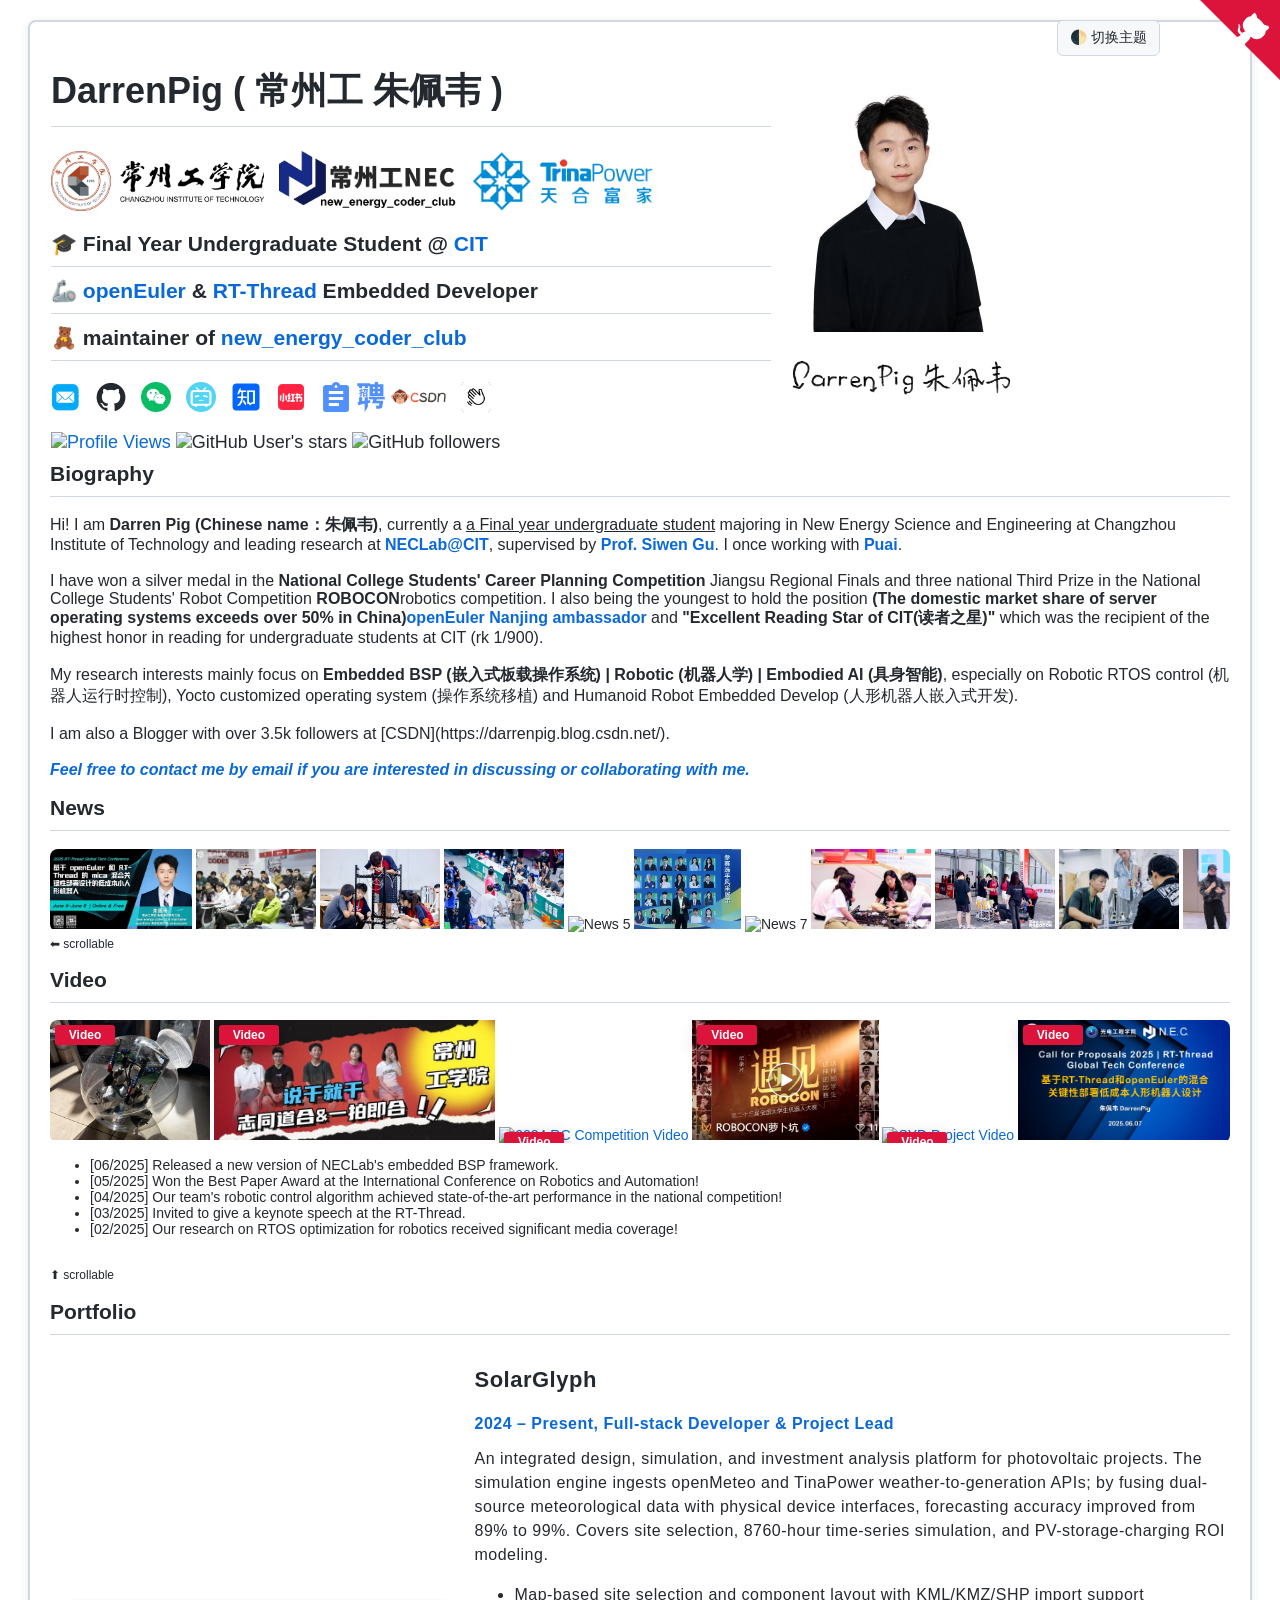
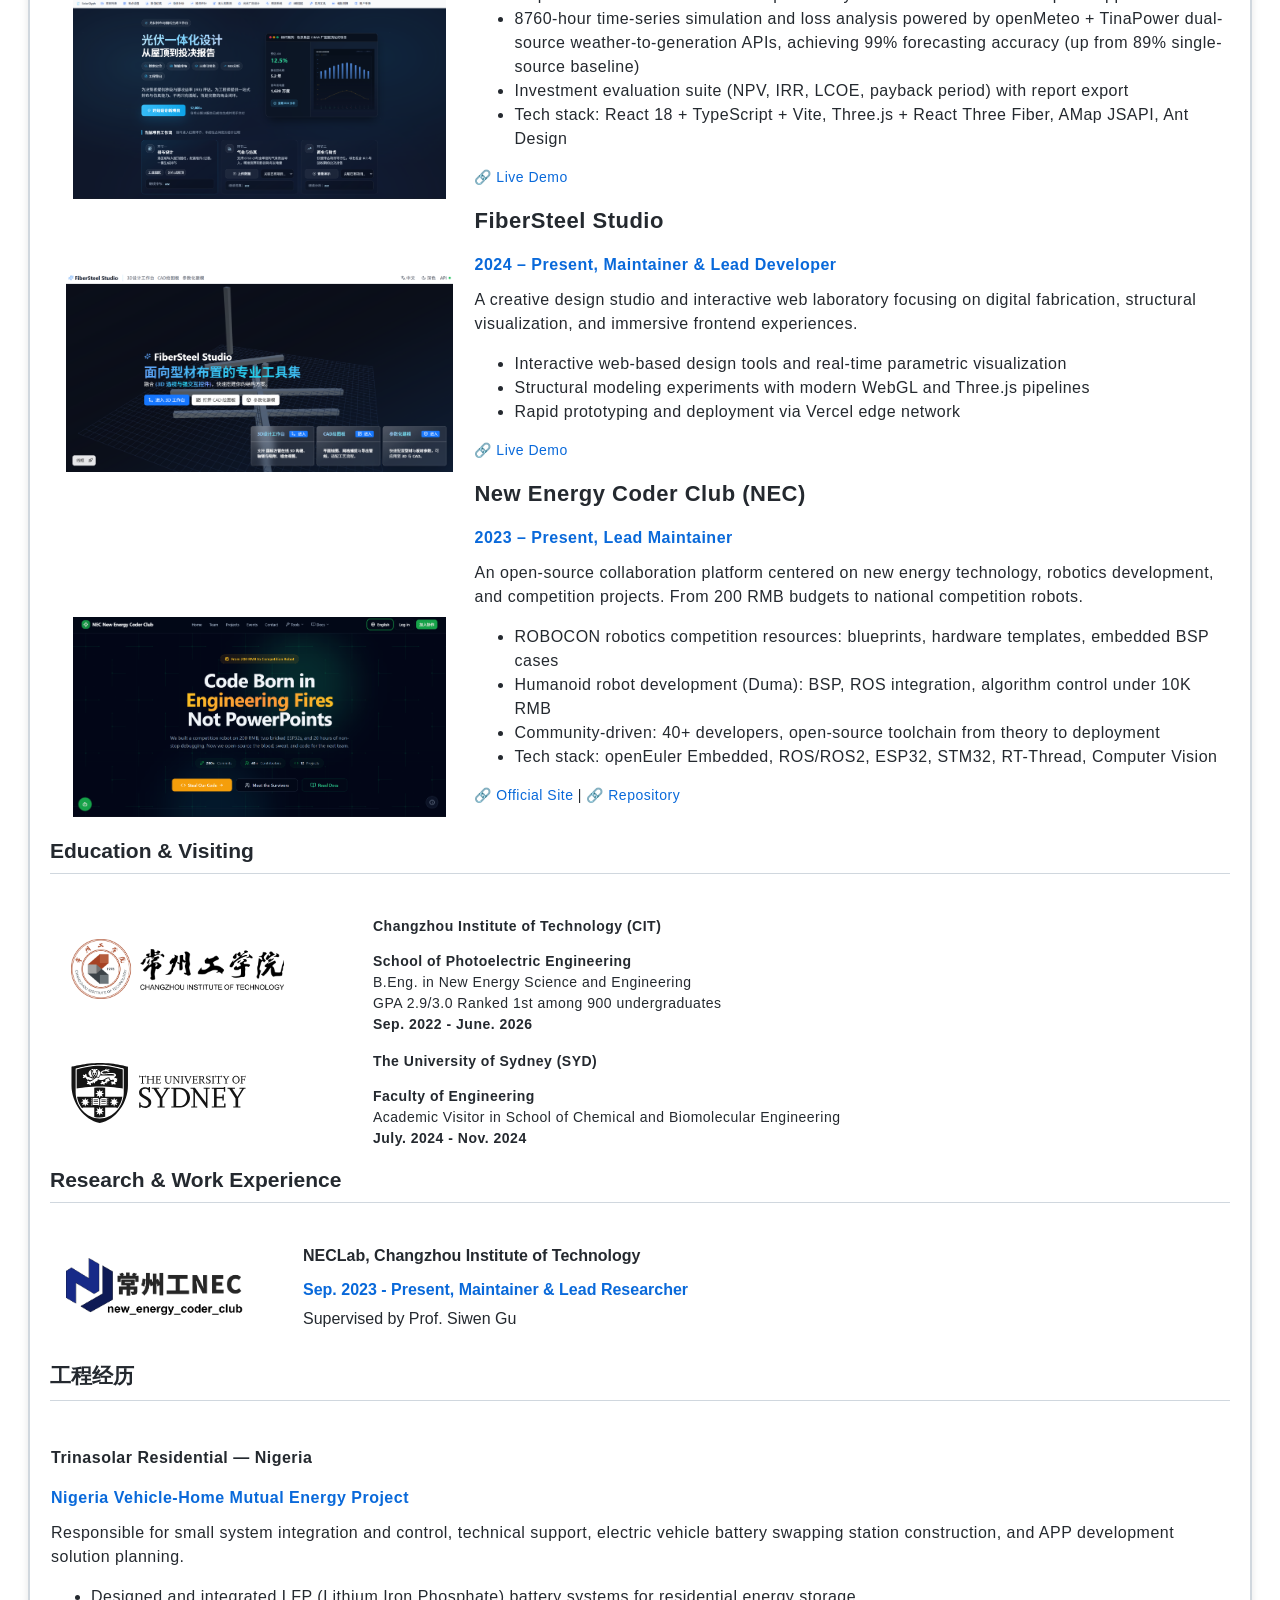
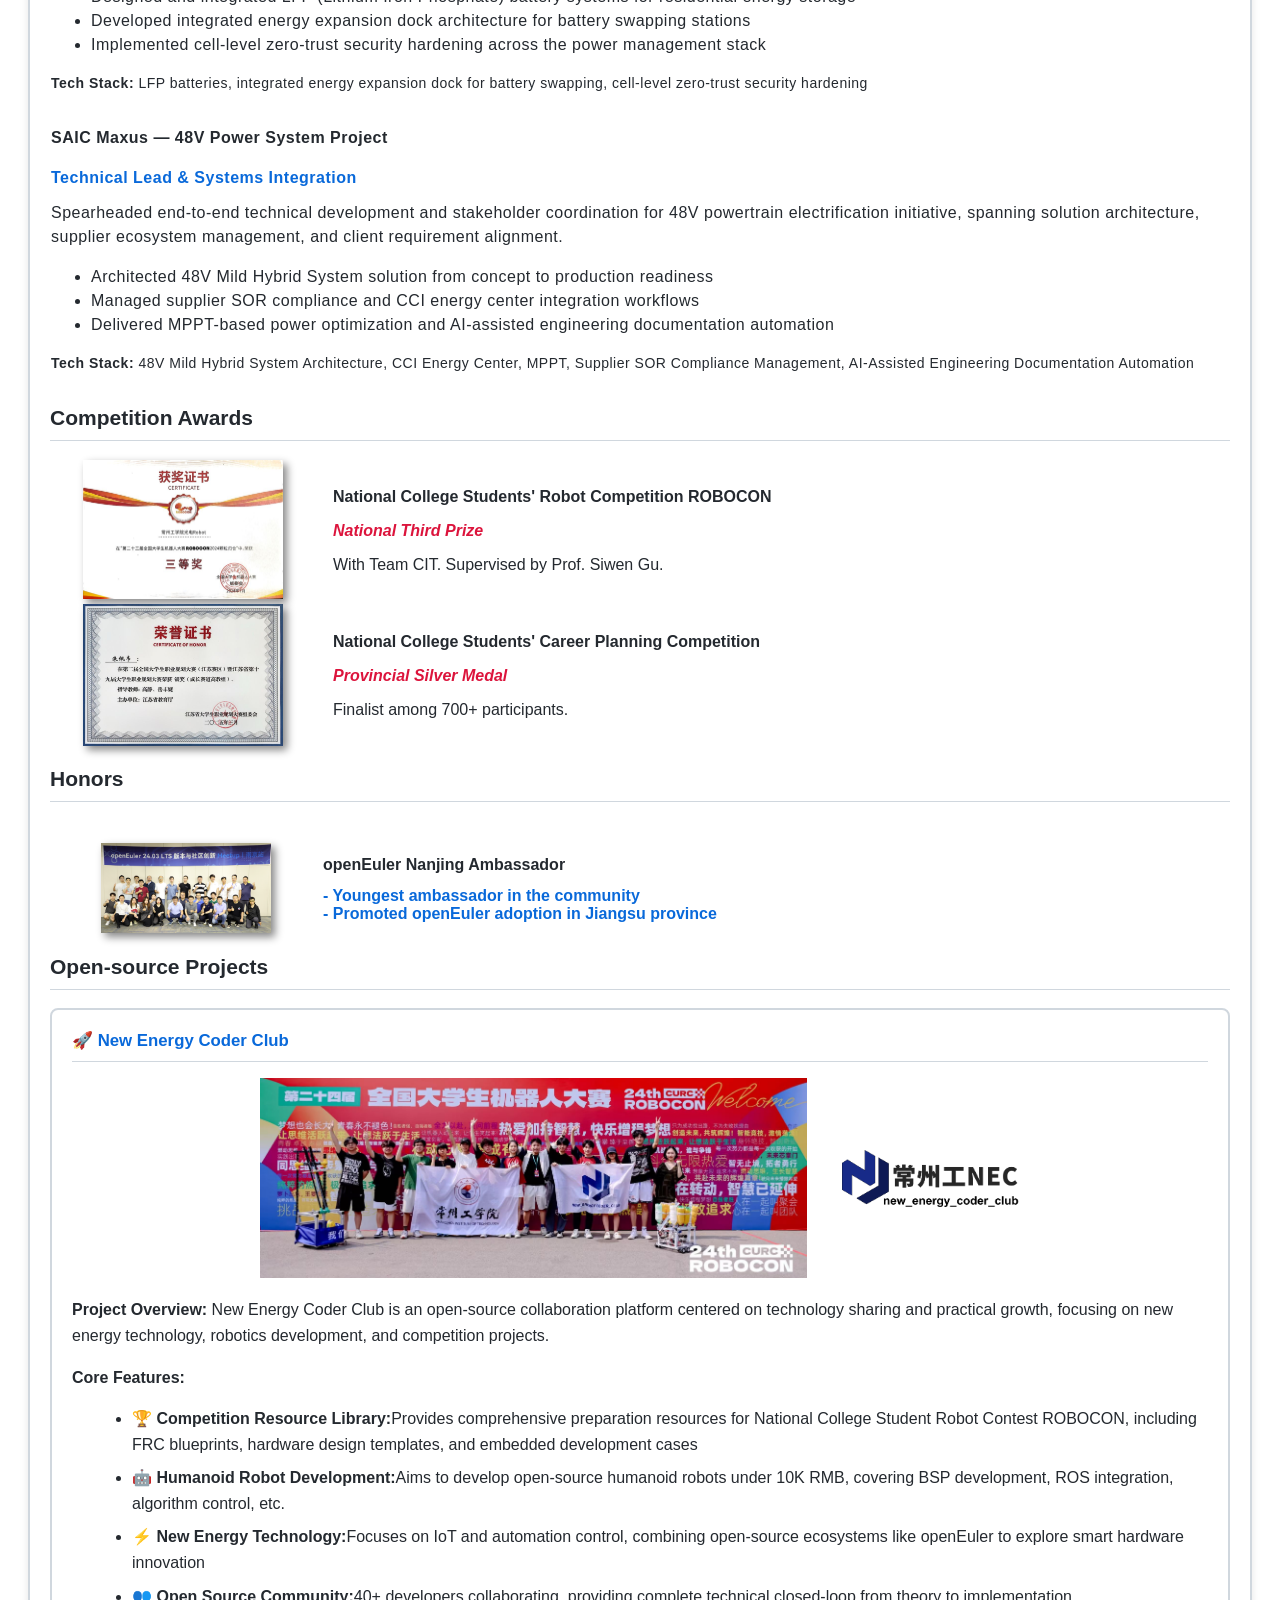
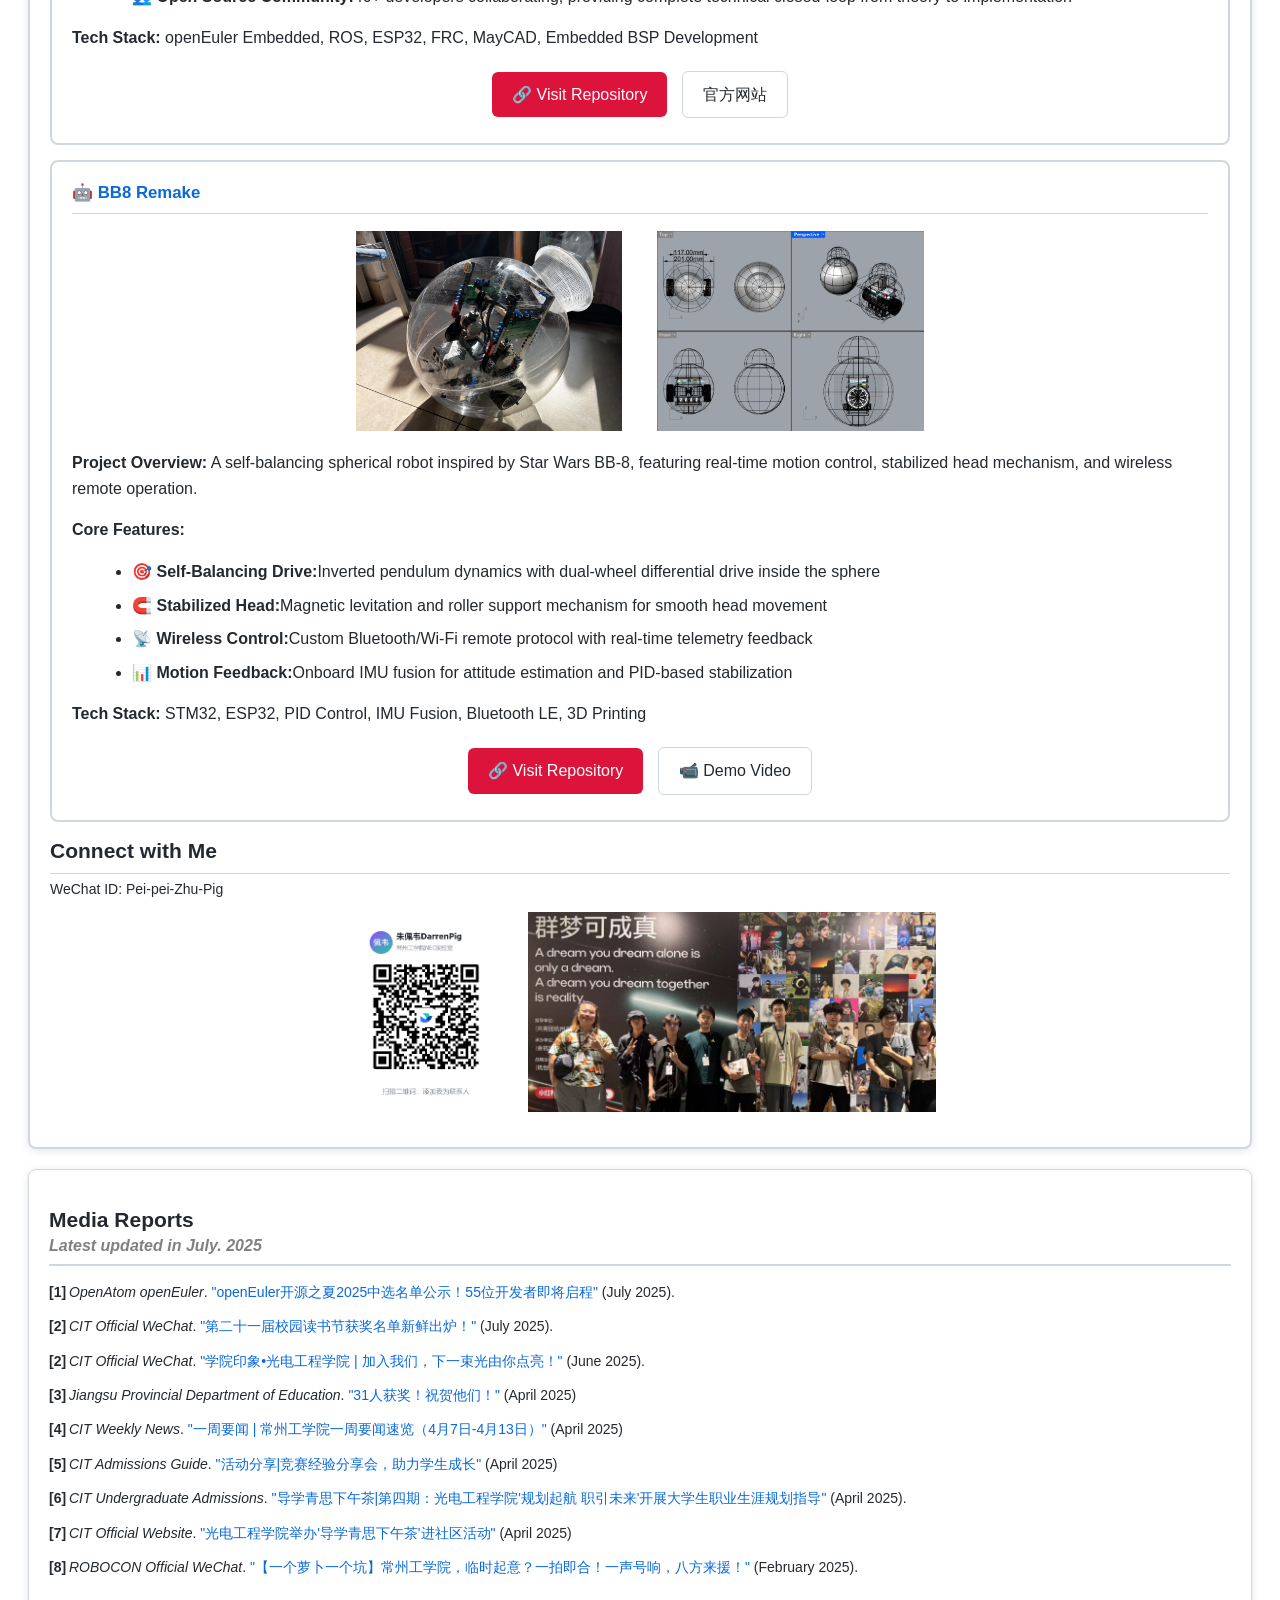
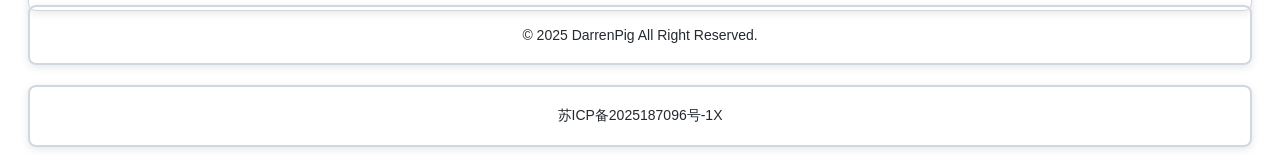
==== index.html @ d9bb7b16 "content: replace Founder with Maintainer; add SolarGlyph data-source accuracy details" ====
<!DOCTYPE html PUBLIC "-//W3C//DTD XHTML 1.1//EN" "http://www.w3.org/TR/xhtml11/DTD/xhtml11.dtd">
<!-- DarrenPig个人主页 - 朱佩韦的个人学术网站 -->
<html xmlns="http://www.w3.org/1999/xhtml" xml:lang="en">
<head>
    <!-- 基础页面配置 -->
    <meta http-equiv="Content-Type" content="text/html; charset=UTF-8">
    <link rel="shortcut icon" href="files/icon.jpg">
    
    <!-- SEO优化配置 -->
    <meta name="keywords" content="DarrenPig, Zhu PeiWei, CIT, Changzhou Institute of Technology, 朱佩韦, 常州工学院, Embedded BSP, Robotics, Embodied AI">
    <meta name="description" content="Personal homepage of Darren Pig (Zhu Peiwei), a researcher and blogger focusing on Embedded BSP, Robotics, and Embodied AI. Explore my projects, publications, and media reports.">
    <meta property="og:title" content="Darren Pig 朱佩韦 - Personal Homepage">
    <meta property="og:description" content="Personal homepage of Darren Pig (Zhu Peiwei), a researcher and blogger focusing on Embedded BSP, Robotics, and Embodied AI. Explore my projects, publications, and media reports.">
    <meta property="og:image" content="https://darrenpig.github.io/files/photo/DarrenPig_Pho5to.jpg">
    <meta property="og:url" content="https://darrenpig.github.io">
    <meta property="og:type" content="website">
    <link rel="canonical" href="https://darrenpig.github.io">
    <meta name="google-site-verification" content="yy_3iiS_X6pJdegdwitJMrH0LRLHXwpjrV9RKLXxKjg" />
    
    <title>Darren Pig 朱佩韦 - Personal Homepage</title>
    <style>
        /* ========== 主题配置 ========== */
        /* 浅色主题CSS变量定义 */
        :root {
            --bg-color: #ffffff;        /* 背景色 */
            --text-color: #24292f;      /* 文字颜色 */
            --border-color: #d0d7de;    /* 边框颜色 */
            --link-color: #0969da;      /* 链接颜色 */
            --header-bg: #f6f8fa;       /* 头部背景色 */
            --shadow: 0 1px 3px rgba(0,0,0,0.12); /* 阴影效果 */
        }
        
        /* 深色主题CSS变量定义 */
        [data-theme="dark"] {
            --bg-color: #0d1117;        /* 深色背景 */
            --text-color: #f0f6fc;      /* 深色模式文字 */
            --border-color: #30363d;    /* 深色边框 */
            --link-color: #58a6ff;      /* 深色模式链接 */
            --header-bg: #161b22;       /* 深色头部背景 */
            --shadow: 0 1px 3px rgba(0,0,0,0.5); /* 深色阴影 */
        }
        
        /* ========== 基础样式 ========== */
        /* 标准字体大小定义 */
        :root {
            --font-size-small: 12px;   /* 小号字体 */
            --font-size-medium: 14px;  /* 中号字体 */
            --font-size-large: 16px;   /* 大号字体 */
        }
        
        /* 标准字体族定义 - 确保兼容性和一致性 */
        :root {
            --font-primary: -apple-system, BlinkMacSystemFont, "Segoe UI", "Helvetica Neue", Arial, sans-serif;
            --font-secondary: "Segoe UI", Tahoma, Geneva, Verdana, sans-serif;
            --font-monospace: "SF Mono", Monaco, "Cascadia Code", "Roboto Mono", Consolas, "Courier New", monospace;
        }
        
        /* 页面主体样式 */
        body {
            background-color: var(--bg-color);
            color: var(--text-color);
            transition: background-color 0.3s ease, color 0.3s ease;
            font-family: var(--font-primary);
            font-size: var(--font-size-medium); /* 默认中号字体 */
        }
        
        /* 主内容区域布局 */
        #layout-content {
            background-color: var(--bg-color);
            border: 1px solid var(--border-color);
            border-radius: 6px;
            box-shadow: var(--shadow);
            padding: 20px;
            margin: 20px auto;
            max-width: 1200px;
        }
        
        /* 标题样式 */
        h1, h2, h3 {
            color: var(--text-color);
            border-bottom: 1px solid var(--border-color);
            padding-bottom: 10px;
        }
        
        /* 链接样式 */
        a {
            color: var(--link-color);
            text-decoration: none;
        }
        
        a:hover {
            text-decoration: underline;
        }
        
        /* ========== 主题切换功能 ========== */
        /* 主题切换按钮样式 */
        .theme-toggle {
            position: fixed;
            top: 20px;
            right: 120px;
            background: var(--header-bg);
            border: 1px solid var(--border-color);
            border-radius: 6px;
            padding: 8px 12px;
            cursor: pointer;
            font-size: var(--font-size-medium);
            color: var(--text-color);
            transition: all 0.3s ease;
            z-index: 1000;
        }
        
        .theme-toggle:hover {
            background-color: var(--border-color);
        }
        
        /* ========== Logo和图片样式 ========== */
        /* Logo容器布局 */
        .logo-container {
            display: flex;
            align-items: center;
            gap: 15px;
        }
        
        /* 主题相关Logo样式 */
        .theme-logo {
            height: 60px;
            transition: opacity 0.3s ease;
        }
        
        /* 浅色主题Logo显示控制 */
        .light-logo {
            display: block;
        }
        
        /* 深色主题Logo显示控制 */
        .dark-logo {
            display: none;
        }
        
        /* 深色模式下Logo切换 */
        [data-theme="dark"] .light-logo {
            display: none;
        }
        
        [data-theme="dark"] .dark-logo {
            display: block;
        }
        
        /* ========== 表格和布局样式 ========== */
        /* 表格基础样式 */
        table {
            border-collapse: collapse;
        }
        
        /* 小尺寸图片样式 */
        .smaller-image {
            width: 20%;
        }
        
        /* ========== 媒体容器样式 ========== */
        /* 通用容器样式 */
        .container {
            position: relative;
            display: inline-block;
        }

        /* 图片基础样式 */
        .image {
            display: block;
            border-radius: 10px;
            max-width: 100%;
        }
        
        /* 视频标签样式 */
        .video-label {
            position: absolute;
            top: 5px;
            left: 5px;
            background-color: #DC143C;
            color: white;
            padding: 0px 10px;
            border-radius: 3px;
            font-weight: bold;
            box-shadow: 0 4px 8px 0 rgba(0, 0, 0, 0.2), 0 6px 20px 0 rgba(0, 0, 0, 0.19);
            width: 40px;
            height: 20px;
            display: flex;
            justify-content: center;
            align-items: center;
            font-size: var(--font-size-small);
        }
        
        /* 自定义滚动条样式 */
        div[style*="overflow-x: scroll"], div[style*="overflow: auto"] {
            scrollbar-width: thin;
            scrollbar-color: #DC143C #f1f1f1;
        }

        div[style*="overflow-x: scroll"]::-webkit-scrollbar, div[style*="overflow: auto"]::-webkit-scrollbar {
            height: 8px;
            width: 8px;
        }

        div[style*="overflow-x: scroll"]::-webkit-scrollbar-track, div[style*="overflow: auto"]::-webkit-scrollbar-track {
            background: #f1f1f1;
            border-radius: 20px;
        }

        div[style*="overflow-x: scroll"]::-webkit-scrollbar-thumb, div[style*="overflow: auto"]::-webkit-scrollbar-thumb {
            background: linear-gradient(45deg, #DC143C, #ff6b6b);
            border-radius: 20px;
            transition: all 0.3s ease;
        }

        div[style*="overflow-x: scroll"]::-webkit-scrollbar-thumb:hover, div[style*="overflow: auto"]::-webkit-scrollbar-thumb:hover {
            background: linear-gradient(45deg, #b91c3c, #DC143C);
            transform: scale(1.1);
        }

        div[style*="overflow-x: scroll"]::-webkit-scrollbar-corner, div[style*="overflow: auto"]::-webkit-scrollbar-corner {
            background: #f1f1f1;
        }
        /* 研究亮点网格布局 */
        .research-hightlight {
            display: grid;
            grid-template-columns: repeat(3, 1fr); /* 3列网格布局 */
            gap: 10px; /* 网格项之间的间隙 */
        }
        
        /* ArXiv论文标签样式 */
        .arxiv-label {
            position: absolute;
            top: 10px;
            left: -5px;
            background-color: #a624a6;
            color: white;
            padding: 0px 10px;
            border-radius: 3px;
            font-weight: bold;
            box-shadow: 0 4px 8px 0 rgba(0, 0, 0, 0.2), 0 6px 20px 0 rgba(0, 0, 0, 0.19);
            width: 40px;
            height: 20px;
            display: flex;
            justify-content: center;
            align-items: center;
            font-size: var(--font-size-small);
        }
    </style>
    <!-- ========== JavaScript功能 ========== -->
    <script>
        /**
         * 主题切换功能
         * 在浅色和深色主题之间切换，并保存用户偏好到本地存储
         */
        function toggleTheme() {
            const body = document.body;
            const currentTheme = body.getAttribute('data-theme');
            const newTheme = currentTheme === 'dark' ? 'light' : 'dark';
            
            // 应用新主题
            body.setAttribute('data-theme', newTheme);
            // 保存主题偏好到本地存储
            localStorage.setItem('theme', newTheme);
        }
        
        /**
         * 页面加载时应用保存的主题
         * 从本地存储读取用户的主题偏好，默认为浅色主题
         */
        document.addEventListener('DOMContentLoaded', function() {
            const savedTheme = localStorage.getItem('theme') || 'light';
            document.body.setAttribute('data-theme', savedTheme);
        });
    </script>
    
</head>

<!-- ========== 页面主体 ========== -->
<body data-new-gr-c-s-check-loaded="14.1163.0" data-gr-ext-installed="">
    <!-- 主内容容器 -->
    <div id="layout-content" style="margin-top:25px; border: 2px solid var(--border-color); padding: 20px; margin: 20px; border-radius: 8px; box-shadow: 0 2px 8px rgba(0,0,0,0.1);">
        <!-- GitHub角标链接 -->
        <a href="https://github.com/darrenpig" class="github-corner">
            <svg width="80" height="80" viewBox="0 0 250 250" style="fill:#DC143C; color:#fff; position: absolute; top: 0; border: 0; right: 0;">
                <path d="M0,0 L115,115 L130,115 L142,142 L250,250 L250,0 Z"></path>
                <path d="M128.3,109.0 C113.8,99.7 119.0,89.6 119.0,89.6 C122.0,82.7 120.5,78.6 120.5,78.6 C119.2,72.0 123.4,76.3 123.4,76.3 C127.3,80.9 125.5,87.3 125.5,87.3 C122.9,97.6 130.6,101.9 134.4,103.2" fill="currentColor" style="transform-origin: 130px 106px;" class="octo-arm"></path>
                <path d="M115.0,115.0 C114.9,115.1 118.7,116.5 119.8,115.4 L133.7,101.6 C136.9,99.2 139.9,98.4 142.2,98.6 C133.8,88.0 127.5,74.4 143.8,58.0 C148.5,53.4 154.0,51.2 159.7,51.0 C160.3,49.4 163.2,43.6 171.4,40.1 C171.4,40.1 176.1,42.5 178.8,56.2 C183.1,58.6 187.2,61.8 190.9,65.4 C194.5,69.0 197.7,73.2 200.1,77.6 C213.8,80.2 216.3,84.9 216.3,84.9 C212.7,93.1 206.9,96.0 205.4,96.6 C205.1,102.4 203.0,107.8 198.3,112.5 C181.9,128.9 168.3,122.5 157.7,114.1 C157.9,116.9 156.7,120.9 152.7,124.9 L141.0,136.5 C139.8,137.7 141.6,141.9 141.8,141.8 Z" fill="currentColor" class="octo-body"></path>
            </svg>
        </a>
        
        <!-- GitHub角标动画样式 -->
        <style>
            .github-corner:hover .octo-arm{animation:octocat-wave 560ms ease-in-out}
            @keyframes octocat-wave{0%,100%{transform:rotate(0)}20%,60%{transform:rotate(-25deg)}40%,80%{transform:rotate(10deg)}}
            @media (max-width:500px){.github-corner:hover .octo-arm{animation:none}.github-corner .octo-arm{animation:octocat-wave 560ms ease-in-out}}
        </style>

        <!-- ========== 个人信息主表格 ========== -->
        <table>
            <tbody>
            <tr>
                <!-- 左侧：个人信息和联系方式 -->
                <td width="720" style="font-size: 18px;">
                    <!-- 主题切换按钮 -->
                    <div class="theme-toggle" onclick="toggleTheme()">🌓 切换主题</div>
                    
                    <!-- 页面标题和Logo -->
                    <div id="toptitle">
                        <h1>DarrenPig ( 常州工 朱佩韦 )</h1>
                        <!-- 机构Logo容器 -->
                        <div class="logo-container">
                            <!-- 常州工学院Logo（浅色主题） -->
                            <img src="./files/常州工学院.png" alt="CIT Logo Light" class="theme-logo light-logo" style="height: 60px;">
                            <!-- 常州工学院Logo（深色主题） -->
                            <img src="./files/CIT_Logo.png" alt="CIT Logo Dark" class="theme-logo dark-logo" style="height: 60px;">
                            <!-- 新能源编程俱乐部Logo（主题切换） -->
                            <img src="./files/常州工NEC.png" alt="NEC Logo Light" class="theme-logo light-logo" style="height: 60px;">
                            <img src="./files/常州工NEC-white.png" alt="NEC Logo Dark" class="theme-logo dark-logo" style="height: 60px;">
                            <!-- ThinaPower Logo（主题切换） -->
                            <img src="./files/TinaPawer-Bule.png" alt="ThinaPower Logo" class="theme-logo light-logo" style="height: 60px;">
                            <img src="./files/logo.ThinaPower.png" alt="ThinaPower Logo White" class="theme-logo dark-logo" style="height: 60px;">
                        </div>
                    </div>
                    
                    <!-- 个人身份标签 -->
                    <h3 style="margin-top: 20px;">🎓 Final Year Undergraduate Student @ <a href="https://www.czu.cn/" style="color: var(--link-color); text-decoration: none;">CIT</a></h3>
                    <h3 style="margin-top: -10px;">🦾 <a href="https://www.openeuler.org/zh/" style="color: var(--link-color); text-decoration: none;">openEuler</a> & <a href="https://github.com/RT-Thread/rt-thread" style="color: var(--link-color); text-decoration: none;">RT-Thread</a> Embedded Developer</h3>
                    <h3 style="margin-top: -10px;">🧸 maintainer of <a href="https://gitee.com/darrenpig/new_energy_coder_club" style="color: var(--link-color); text-decoration: none;">new_energy_coder_club</a></h3>
                    <!-- 联系方式和社交媒体链接 -->
                    <p style="margin-top: 20px;">
                        <!-- 邮箱联系 -->
                        <a href="mailto:22230635@czu.cn" target="_blank">
                            <img src="./files/icon/email.png" height="30px" style="margin-bottom:-3px" alt="Email">
                        </a>&nbsp;
                        
                        <!-- Google Scholar -->
                        <!--<a href="https://scholar.google.com/citations?hl=en&user" target="_blank">-->
                        <!--    <img src="./files/icon/google_scholar.png" height="30px" style="margin-bottom:-3px" alt="Google Scholar">-->
                        <!--</a>&nbsp;-->
                
                        <!-- GitHub -->
                        <a href="https://github.com/Darrenpig" target="_blank">
                            <img src="./files/icon/github-mark.png" alt="GitHub" height="30px" style="margin-bottom:-3px">
                        </a>&nbsp;
                        
                        <!-- 微信 -->
                        <a href="./files/my_wechat.png" target="_blank">
                            <img src="./files/icon/wechat.png" height="30px" style="margin-bottom:-3px" alt="WeChat">
                        </a>&nbsp;
                        
                        <!-- 哔哩哔哩 -->
                        <a href="https://space.bilibili.com/438904165?spm_id_from=333.337.0.0" target="_blank">
                            <img src="./files/icon/bilibili.png" height="30px" style="margin-bottom:-3px" alt="Bilibili">
                        </a>&nbsp;
                        
                        <!-- 知乎 -->
                        <a href="https://www.zhihu.com/people/zhu-pei-wei-93" target="_blank">
                            <img src="./files/icon/zhihu.png" height="30px" style="margin-bottom:-3px" alt="Zhihu">
                        </a>&nbsp;
                        
                        <!-- 小红书 -->
                        <a href="https://www.xiaohongshu.com/user/profile/62f2899b000000001f0074f1" target="_blank">
                            <img src="./files/icon/xiaohongshu.png" height="30px" style="margin-bottom:-3px" alt="XiaoHongShu">
                        </a>&nbsp;
                        
                        <!-- 英文简历 -->
                        <a href="./files/Peiwei. Zhu-resume.pdf" target="_blank">
                            <img src="./files/icon/resume.png" height="30px" style="margin-bottom:-3px" alt="Resume">
                        </a>
                        
                        <!-- 中文简历 -->
                        <a href="./files/朱佩韦-中文简历.pdf" target="_blank">
                            <img src="./files/icon/jianli.png" height="30px" style="margin-bottom:-3px" alt="中文简历">
                        </a>
                        
                        <!-- CSDN博客 -->
                        <a href="https://darrenpig.blog.csdn.net" target="_blank">
                            <img src="./files/icon/CSDN.png" height="30px" style="margin-bottom:-3px" alt="CSDN">
                        </a>&nbsp;
                        <a href="https://bonjour.bio/darrenpig" target="_blank"><img src="./files/icon/bonjour.ico" height="30px" style="margin-bottom:-3px" alt="Bonjour"></a><br>
                    
                        
                        <!-- 统计徽章区域 -->
                        <p></p>
                        <!-- 访问统计徽章 -->
                        <a href="https://github.com/Darrenpig" target="_blank">
                            <img src="https://komarev.com/ghpvc/?username=Darrenpig&label=Visitors&color=0e75b6&style=flat" alt="Profile Views" />
                        </a>
                        
                        <!-- GitHub统计徽章 -->
                        <img alt="GitHub User's stars" src="https://img.shields.io/github/stars/darrenpig">
                        <img alt="GitHub followers" src="https://img.shields.io/github/followers/darrenpig">
                    </p>
                </td>
                
                <!-- 右侧：头像和签名 -->
                <td>
                    <div style="text-align: center;">
                        <!-- 个人头像 -->
                        <img src="./files/photo/DarrenPig_Pho5to.jpg" border="0" width="250" alt="DarrenPig Avatar" style="border-radius: 15px;"><br>
                        
                        <!-- 个人签名（主题切换） -->
                        <div style="margin-top: 10px;">
                            <!-- 浅色主题签名 -->
                            <img src="./files/sign-light.jpg" alt="Signature Light" class="theme-logo light-logo" style="width: 250px; height: auto; border-radius: 15px;">
                            <!-- 深色主题签名 -->
                            <img src="./files/sign-dark.png" alt="Signature Dark" class="theme-logo dark-logo" style="width: 250px; height: auto;">
                        </div>
                    </div><br>
                
                <!-- <a href="https://hits.seeyoufarm.com"><img src="https://hits.seeyoufarm.com/api/count/incr/badge.svg?url=https%3A%2F%2Fgithub.com%2Ftianxingchen&count_bg=%238710FF&title_bg=%23E140D1&icon=&icon_color=%23E7E7E7&title=Github+Viewers&edge_flat=false"/></a><br>
                <a href="https://hits.seeyoufarm.com"><img src="https://hits.seeyoufarm.com/api/count/incr/badge.svg?url=https%3A%2F%2Fgithub.com%2Ftianxingchen&count_bg=%23D5FF10&title_bg=%2340E1AB&icon=&icon_color=%23E7E7E7&title=Google+Scholar+Viewers&edge_flat=false"/></a> -->
                
            </td>
        </tr><tr>
        </tr></tbody>
    </table>

    <!-- 个人简介部分 -->
    <h2 style="margin-top: -10px;">Biography</h2>
    <div style="font-size: var(--font-size-large)">
        <!-- 基本信息介绍 -->
        Hi! I am <strong>Darren Pig (Chinese name：朱佩韦)</strong>, currently a <u>a Final year undergraduate student</u> majoring in New Energy Science and Engineering at Changzhou Institute of Technology and leading research at <a href="https://gitee.com/darrenpig/new_energy_coder_club" target="_blank" style="font-weight: bold;">NECLab@CIT</a>, supervised by <a href="https://gdxy.czu.cn/2025/0317/c9891a156178/page.htm" target="_blank" style="font-weight: bold;">Prof. Siwen Gu</a>. I once working with <a href="https://gitee.com/pai_666" style="font-weight: bold;">Puai</a>.<br><br>

        <!-- 获奖经历 -->
        I have won a silver medal in the <strong>National College Students' Career Planning Competition</strong> Jiangsu Regional Finals and three national Third Prize in the National College Students' Robot Competition <strong>ROBOCON</strong>robotics competition. I also being the youngest to hold the position <strong>(The domestic market share of server operating systems exceeds over 50% in China)<a href="https://www.openeuler.org/zh/community/user-group/detail/?name=南京" style="font-weight: bold;">openEuler Nanjing ambassador</a></strong> and <strong>"Excellent Reading Star of CIT(读者之星)"</strong> which was the recipient of the highest honor in reading for undergraduate students at CIT (rk 1/900).<br><br>

        <!-- 研究兴趣 -->
        My research interests mainly focus on <b>Embedded BSP (嵌入式板载操作系统) | Robotic (机器人学) | Embodied AI (具身智能)</b>, especially on Robotic RTOS control (机器人运行时控制), Yocto customized operating system (操作系统移植) and Humanoid Robot Embedded Develop (人形机器人嵌入式开发).<br><br>

        <!-- 博客信息 -->
        I am also a Blogger with over 3.5k followers at [CSDN](https://darrenpig.blog.csdn.net/).<br><br>
        
        <!-- 联系方式提示 -->
        <i style="color: var(--link-color); font-weight: bold; display: inline;">Feel free to contact me by email if you are interested in discussing or collaborating with me.</i>
    </div>

    <!-- 新闻动态部分 -->
    <h2>News</h2>
    <div style="width: 100%; background-color: white;">
        <!-- 新闻图片横向滚动容器 -->
        <div style="width: 100%; overflow-x: scroll; white-space: nowrap; border-radius: 8px;">
            <img src="files/news1.jpg" style="width: auto; height: 80px;" alt="News 1">
            <img src="files/news2.jpg" style="width: auto; height: 80px;" alt="News 2">
            <img src="files/news3.jpg" style="width: auto; height: 80px;" alt="News 3">
            <img src="files/news4.jpg" style="width: auto; height: 80px;" alt="News 4">
            <img src="files/news5.jpg" style="width: auto; height: 80px;" alt="News 5">
            <img src="files/news6.jpg" style="width: auto; height: 80px;" alt="News 6">
            <img src="files/news7.jpg" style="width: auto; height: 80px;" alt="News 7">
            <img src="files/news8.jpg" style="width: auto; height: 80px;" alt="News 8">
            <img src="files/news9.jpg" style="width: auto; height: 80px;" alt="News 9">
            
            <img src="files/news11.jpg" style="width: auto; height: 80px;" alt="News 11">
            <img src="files/news12.jpg" style="width: auto; height: 80px;" alt="News 12">
        </div>
    </div>
    <!-- 滚动提示 -->
    <div style="margin-top: 5px; font-size: var(--font-size-small); margin-bottom: 0px;">⬅ scrollable</div>
    <!-- 视频展示部分 -->
    <h2>Video</h2>
    <div style="width: 100%;  background-color: white;">
        <!-- 视频缩略图横向滚动容器 -->
        <div style="width: 100%; overflow-x: scroll; white-space: nowrap; border-radius: 8px;">
            
            <!-- BB8机器人视频 -->
            <div class="container">
                <a href="https://www.bilibili.com/video/BV1PV4y197Zo/" target="_blank">
                    <img src="./files/photo/highlight/BB8.jpg" style="width: auto; height: 120px;" alt="BB8 Robot Video">
                    <div class="video-label">Video</div>
                </a>
            </div>
            
            <!-- RC机器人竞赛视频 -->
            <div class="container">
                <a href="https://findermp.video.qq.com/251/20304/stodownload?encfilekey=rjD5jyTuFrIpZ2ibE8T7Ym3K77SEULgkiat3XCKUy0vm2UqEic36hKTZ0Xr7c4cKNsEQPicRPkHLcf6PXer86B0STrTGYwiaPEib6XHoibv8FVicBDt6Lic7PYkBXag" target="_blank">
                    <img src="./files/photo/highlight/RC.jfif" style="width: auto; height: 120px;" alt="RC Robot Competition Video">
                    <div class="video-label">Video</div>
                </a>
            </div>
            
            <!-- 2024年RC竞赛视频 -->
            <div class="container">
                <a href="https://www.bilibili.com/video/BV19KHQejEms/" target="_blank">
                    <img src="./files/photo/highlight/2024RC3.png" style="width: auto; height: 120px;" alt="2024 RC Competition Video">
                    <div class="video-label">Video</div>
                </a>
            </div>
            
            <!-- 会议视频 -->
            <div class="container">
                <a href="https://findermp.video.qq.com/251/20304/stodownload?encfilekey=rjD5jyTuFrIpZ2ibE8T7Ym3K77SEULgkiadRbXkgvvXClL0WCW2lJB2Nmt0MtrOhcgsVpgC7xKYDjUfGaBJ1ZBsx8kdicBzy6ichnYBcfzQ4Gda4Pe3T5Kc94Q&amp;token=2lt8WBSnjTlCHacIkDPXCO6WsXSKPGW00QKrHzOJubY5zHcWYeMbLOmcYwRGHDjicCD9qr25En4lkLC51WVPQfSLTb6cSlxbbYOXEMm8Ix3icM6yIb9daD4mUM7IykicbAK4cUuYwIUuAiaUHL2iaXfWGhnc1iaXSoI6xoBdRibpK0MmZg&amp;idx=1&amp;dotrans=0&amp;hy=SZ&amp;m=&amp;scene=2&amp;uzid=2" target="_blank">
                    <img src="./files/photo/highlight/meet.png" style="width: auto; height: 120px;" alt="Meeting Video">
                    <div class="video-label">Video</div>
                </a>
            </div>
            
            <!-- SYD项目视频 -->
            <div class="container">
                <a href="https://www.bilibili.com/video/BV1hgHQeCEQu/" target="_blank">
                    <img src="./files/photo/highlight/SYD-DSC00103.png" style="width: auto; height: 120px;" alt="SYD Project Video">
                    <div class="video-label">Video</div>
                </a>
            </div>
            
            <!-- Duma项目视频 -->
            <div class="container">
                <a href="https://www.bilibili.com/video/BV13vMczoEGP?spm_id_from=333.788.videopod.sections&vd_source=33c354a919c9ad543057a892d642d8c1" target="_blank">
                    <img src="./files/photo/highlight/Duma.png" style="width: auto; height: 120px;" alt="Duma Project Video">
                    <div class="video-label">Video</div>
                </a>
            </div>
        </div>
    </div>
    <!-- 新闻时间线（可滚动） -->
    <div style="height: 120px; overflow: auto; font-size: var(--font-size-medium);">
        <ul>
            <li>[06/2025] Released a new version of NECLab's embedded BSP framework.</li>
            <li>[05/2025] Won the Best Paper Award at the International Conference on Robotics and Automation!</li>
            <li>[04/2025] Our team's robotic control algorithm achieved state-of-the-art performance in the national competition!</li>
            <li>[03/2025] Invited to give a keynote speech at the RT-Thread.</li>
            <li>[02/2025] Our research on RTOS optimization for robotics received significant media coverage!</li>
        </ul>
    </div>
    <!-- 滚动提示 -->
    <div style="margin-top: 5px; font-size: var(--font-size-small); margin-bottom: 0px;">⬆ scrollable</div>

    <!-- 项目作品集（标准学术CV风格） -->
    <h2>Portfolio</h2>
    <div style="height: 10px"></div>
    <table id="tbPortfolio" width="100%">
        <tbody>
        <tr>
            <td width="250" style="vertical-align: bottom; padding-right: 20px;">
                <div style="margin-left: 15px; text-align: center;">
                    <img src="./files/SolarGlyph.png" style="height: 200px;" alt="SolarGlyph Logo">
                </div>
            </td>
            <td style="letter-spacing: 0.5px; line-height: 1.5;">
                <p style="font-size: 22px; margin: 0 0 8px 0;"><b><a href="https://solarglyph.newenergycoder.club/" target="_blank" style="color: var(--text-color); text-decoration: none;">SolarGlyph</a></b></p>
                <p style="font-size: var(--font-size-large); color: var(--link-color); font-weight: bold;">2024 – Present, Full-stack Developer & Project Lead</p>
                <p style="font-size: var(--font-size-large); margin-top: -5px;">An integrated design, simulation, and investment analysis platform for photovoltaic projects. The simulation engine ingests openMeteo and TinaPower weather-to-generation APIs; by fusing dual-source meteorological data with physical device interfaces, forecasting accuracy improved from 89% to 99%. Covers site selection, 8760-hour time-series simulation, and PV-storage-charging ROI modeling.</p>
                <ul style="font-size: var(--font-size-large); margin-top: 5px;">
                    <li>Map-based site selection and component layout with KML/KMZ/SHP import support</li>
                    <li>8760-hour time-series simulation and loss analysis powered by openMeteo + TinaPower dual-source weather-to-generation APIs, achieving 99% forecasting accuracy (up from 89% single-source baseline)</li>
                    <li>Investment evaluation suite (NPV, IRR, LCOE, payback period) with report export</li>
                    <li>Tech stack: React 18 + TypeScript + Vite, Three.js + React Three Fiber, AMap JSAPI, Ant Design</li>
                </ul>
                <p style="font-size: var(--font-size-medium); margin-top: 5px;">
                    <a href="https://solarglyph.newenergycoder.club/" target="_blank" style="color: var(--link-color);">🔗 Live Demo</a>
                </p>
            </td>
        </tr>
        <tr>
            <td width="250" style="vertical-align: bottom; padding-right: 20px;">
                <div style="margin-left: 15px; text-align: center;">
                    <img src="./files/FiberSteel.png" style="height: 200px;" alt="FiberSteel Studio">
                </div>
            </td>
            <td style="letter-spacing: 0.5px; line-height: 1.5;">
                <p style="font-size: 22px; margin: 0 0 8px 0;"><b><a href="https://fibersteelstudio.vercel.app/" target="_blank" style="color: var(--text-color); text-decoration: none;">FiberSteel Studio</a></b></p>
                <p style="font-size: var(--font-size-large); color: var(--link-color); font-weight: bold;">2024 – Present, Maintainer & Lead Developer</p>
                <p style="font-size: var(--font-size-large); margin-top: -5px;">A creative design studio and interactive web laboratory focusing on digital fabrication, structural visualization, and immersive frontend experiences.</p>
                <ul style="font-size: var(--font-size-large); margin-top: 5px;">
                    <li>Interactive web-based design tools and real-time parametric visualization</li>
                    <li>Structural modeling experiments with modern WebGL and Three.js pipelines</li>
                    <li>Rapid prototyping and deployment via Vercel edge network</li>
                </ul>
                <p style="font-size: var(--font-size-medium); margin-top: 5px;">
                    <a href="https://fibersteelstudio.vercel.app/" target="_blank" style="color: var(--link-color);">🔗 Live Demo</a>
                </p>
            </td>
        </tr>
        <tr>
            <td width="250" style="vertical-align: bottom; padding-right: 20px;">
                <div style="margin-left: 15px; text-align: center;">
                    <img src="./files/NEC-web.png" style="height: 200px;" alt="NEC Logo">
                </div>
            </td>
            <td style="letter-spacing: 0.5px; line-height: 1.5;">
                <p style="font-size: 22px; margin: 0 0 8px 0;"><b><a href="https://www.newenergycoder.club/" target="_blank" style="color: var(--text-color); text-decoration: none;">New Energy Coder Club (NEC)</a></b></p>
                <p style="font-size: var(--font-size-large); color: var(--link-color); font-weight: bold;">2023 – Present, Lead Maintainer</p>
                <p style="font-size: var(--font-size-large); margin-top: -5px;">An open-source collaboration platform centered on new energy technology, robotics development, and competition projects. From 200 RMB budgets to national competition robots.</p>
                <ul style="font-size: var(--font-size-large); margin-top: 5px;">
                    <li>ROBOCON robotics competition resources: blueprints, hardware templates, embedded BSP cases</li>
                    <li>Humanoid robot development (Duma): BSP, ROS integration, algorithm control under 10K RMB</li>
                    <li>Community-driven: 40+ developers, open-source toolchain from theory to deployment</li>
                    <li>Tech stack: openEuler Embedded, ROS/ROS2, ESP32, STM32, RT-Thread, Computer Vision</li>
                </ul>
                <p style="font-size: var(--font-size-medium); margin-top: 5px;">
                    <a href="https://www.newenergycoder.club/" target="_blank" style="color: var(--link-color);">🔗 Official Site</a> |
                    <a href="https://gitee.com/darrenpig/new_energy_coder_club" target="_blank" style="color: var(--link-color);">🔗 Repository</a>
                </p>
            </td>
        </tr>
        </tbody>
    </table>

    <!-- 教育背景与访问经历 -->
    <h2>Education & Visiting</h2>
    <div style="height: 10px"></div>
    <table id="tbPublications" width="100%">
        <!-- 常州工学院教育背景 -->
        <tbody>
        <tr>
            <td width="320">
                <div class="logo-container" style="margin-left: 20px">
                    <!-- 常州工学院Logo（主题切换） -->
                    <img src="files/常州工学院.png" class="theme-logo light-logo" style="height: 60px;" alt="CIT Logo Light">
                    <img src="files/CIT_Logo.png" class="theme-logo dark-logo" style="height: 60px;" alt="CIT Logo Dark">
                </div>
            </td>
            <td style="letter-spacing: 0.5px; line-height: 1.5;">
                <p><b>Changzhou Institute of Technology (CIT)</b></p>
                <b style="font-size: var(--font-size-medium);">School of Photoelectric Engineering</b>
                <div style="font-size: var(--font-size-medium)">B.Eng. in New Energy Science and Engineering<br>GPA 2.9/3.0 Ranked 1st among 900 undergraduates</div>
               <div style="font-size: var(--font-size-medium); font-weight: bold;">Sep. 2022 - June. 2026 </div>
            </td>
        </tr>
        </tbody>
        
        <!-- 悉尼大学访问经历 -->
        <tbody>
        <tr>
            <td width="320">
                <div class="logo-container" style="margin-left: 20px">
                    <!-- 悉尼大学Logo（主题切换） -->
                    <img src="files/logo-usyd.svg" style="height: 60px;" class="theme-logo light-logo" alt="USYD Logo Light">
                    <img src="files/logo-usyd-white.svg" style="height: 60px;" class="theme-logo dark-logo" alt="USYD Logo Dark">
                </div>
            </td>
            <td style="letter-spacing: 0.5px; line-height: 1.5;">
                <p><b>The University of Sydney (SYD)</b></p>
                <b style="font-size: var(--font-size-medium); margin: 1em 0;">Faculty of Engineering</b>
                <div style="font-size: var(--font-size-medium)">Academic Visitor in School of Chemical and Biomolecular Engineering </div>
                <div style="font-size: var(--font-size-medium); font-weight: bold;">July. 2024 - Nov. 2024 </div>
            </td>
        </tr>
        </tbody>
    </table>

    <!-- 研究与工作经历 -->
    <h2>Research & Work Experience</h2>
    <div style="height: 10px"></div>
    <table id="tbPublications" width="100%">
        <tbody>
        <tr>
            <td width="250">
                <!-- NECLab实验室Logo（主题切换） -->
                <div class="logo-container" style="margin-left: 15px; padding-top: 0px;">
                    <img src="files/NEC_Logo_single.png" height="100px" class="theme-logo light-logo" alt="NECLab Logo Light">
                    <img src="files/NEC_Logo-white.png" height="60px" class="theme-logo dark-logo" alt="NECLab Logo Dark">
                </div>
            </td>
            <td>
                <p style="font-size: var(--font-size-large)"><b>NECLab, Changzhou Institute of Technology</b></p>
                <p style="font-size: var(--font-size-large); color: var(--link-color); font-weight: bold;">Sep. 2023 - Present, Maintainer & Lead Researcher</p>
                <p style="font-size: var(--font-size-large); margin-top: -5px;">Supervised by Prof. Siwen Gu</p>
            </td>
        </tr>
        </tbody>
    </table>

    <!-- 工程经历 -->
    <h2>工程经历</h2>
    <div style="height: 10px"></div>
    <table id="tbResearch" width="100%">
        <tbody>
        <tr>
            <td style="letter-spacing: 0.5px; line-height: 1.5;">
                <p style="font-size: var(--font-size-large)"><b>Trinasolar Residential — Nigeria</b></p>
                <p style="font-size: var(--font-size-large); color: var(--link-color); font-weight: bold;">Nigeria Vehicle-Home Mutual Energy Project</p>
                <p style="font-size: var(--font-size-large); margin-top: -5px;">Responsible for small system integration and control, technical support, electric vehicle battery swapping station construction, and APP development solution planning.</p>
                <ul style="font-size: var(--font-size-large); margin-top: 5px;">
                    <li>Designed and integrated LFP (Lithium Iron Phosphate) battery systems for residential energy storage</li>
                    <li>Developed integrated energy expansion dock architecture for battery swapping stations</li>
                    <li>Implemented cell-level zero-trust security hardening across the power management stack</li>
                </ul>
                <p style="font-size: var(--font-size-medium); margin-top: 5px;"><strong>Tech Stack:</strong> LFP batteries, integrated energy expansion dock for battery swapping, cell-level zero-trust security hardening</p>
            </td>
        </tr>
        <tr>
            <td style="letter-spacing: 0.5px; line-height: 1.5;">
                <p style="font-size: var(--font-size-large)"><b>SAIC Maxus — 48V Power System Project</b></p>
                <p style="font-size: var(--font-size-large); color: var(--link-color); font-weight: bold;">Technical Lead & Systems Integration</p>
                <p style="font-size: var(--font-size-large); margin-top: -5px;">Spearheaded end-to-end technical development and stakeholder coordination for 48V powertrain electrification initiative, spanning solution architecture, supplier ecosystem management, and client requirement alignment.</p>
                <ul style="font-size: var(--font-size-large); margin-top: 5px;">
                    <li>Architected 48V Mild Hybrid System solution from concept to production readiness</li>
                    <li>Managed supplier SOR compliance and CCI energy center integration workflows</li>
                    <li>Delivered MPPT-based power optimization and AI-assisted engineering documentation automation</li>
                </ul>
                <p style="font-size: var(--font-size-medium); margin-top: 5px;"><strong>Tech Stack:</strong> 48V Mild Hybrid System Architecture, CCI Energy Center, MPPT, Supplier SOR Compliance Management, AI-Assisted Engineering Documentation Automation</p>
            </td>
        </tr>
        </tbody>
    </table>

    <!-- 竞赛获奖情况 -->
    <h2>Competition Awards </h2>
    
    <!-- ROBOCON机器人竞赛奖项 -->
    <table style="border-spacing:2px">
        <tr></tr>
        <td width="280px">
            <img src="files/award1.jpg" width="200px" style="box-shadow: 4px 4px 8px #888; margin-left: 32px; margin-top: 0px;" alt="ROBOCON Award Certificate">
        </td>
        <td style="font-size: var(--font-size-large);">
            <b>National College Students' Robot Competition ROBOCON</b>
            <p><i style="color: #DC143C; display: inline;"><b>National Third Prize</b></i></p>
            <div style="font-size: var(--font-size-large)">With Team CIT. Supervised by Prof. Siwen Gu.</div>
        </td>
    </table>

    <!-- 职业生涯规划大赛奖项 -->
    <table style="border-spacing:2px">
        <tr></tr>
        <td width="280px">
            <img src="files/award2.jpg" width="200px" style="box-shadow: 4px 4px 8px #888; margin-left: 32px; margin-top: 0px;" alt="Career Planning Competition Award Certificate">
        </td>
        <td style="font-size: var(--font-size-large);">
            <b>National College Students' Career Planning Competition</b>
            <p><i style="color: #DC143C; display: inline;"><b>Provincial Silver Medal</b></i></p>
            <div style="font-size: var(--font-size-large)">Finalist among 700+ participants.</div>
        </td>
    </table>

    <!-- 个人荣誉 -->
    <h2>Honors</h2>
    <table style="border-spacing:2px; font-size: var(--font-size-large);">
        <tbody>
        <div style="text-align: center; position: relative; margin-bottom: 40px; margin-top: 20px;">
                <span style="position: absolute; top: 50%; left: 0; right: 0; transform: translateY(-50%); background-color: rgba(128, 128, 128, 0.3); padding: 0 10px;">
                </span>
        </div>
        <p></p>
        <tr>
            <td width="270px">
                <!-- openEuler大使证书 -->
                <img src="files\photo\highlight/2403TLS.png" width="170px" style="box-shadow: 4px 4px 8px #888; margin-left: 50px; margin-top: 0px;" alt="openEuler Ambassador Certificate">
            </td>
            <td>
                <b>openEuler Nanjing Ambassador</b>
                <div style="height: 5px;"></div>
                <div style="height: 8px;"></div>
                <div style="color: var(--link-color); font-weight: bold;"><a href="https://www.openeuler.org/zh/community/user-group/detail/?name=%E5%8D%97%E4%BA%AC" style="color: var(--link-color); text-decoration: none;">- Youngest ambassador in the community<br>- Promoted openEuler adoption in Jiangsu province</a></div>
            </td>
        </tr>
        </tbody>
    </table>

    <!-- 开源项目展示 -->
    <h2>Open-source Projects</h2>
    
    <!-- 新能源开发者社区项目 -->
    <div style="border: 2px solid var(--border-color); padding: 20px; margin: 15px 0; border-radius: 8px;">
        <h3 style="margin-top: 0; color: var(--link-color); font-size: larger;"><a href="https://gitee.com/darrenpig/new_energy_coder_club" style="color: var(--link-color); text-decoration: none;">🚀 New Energy Coder Club</a></h3>
        
        <!-- 项目展示图片 -->
        <div style="display: flex; justify-content: center; align-items: center; gap: 15px; margin: 15px 0; flex-wrap: wrap;">
             <a href="https://gitee.com/darrenpig/new_energy_coder_club" target="_blank">
                 <img height="200" src="files/news10.jpg" style="margin: 0 10px;" alt="New Energy Coder Club Project" />
             </a>
             <a href="https://gitee.com/darrenpig/new_energy_coder_club" target="_blank">
                 <img height="200" src="files/常州工NEC.png" style="margin: 0 10px;" class="theme-logo light-logo" alt="NEC Logo" />
                 <img height="200" src="files/常州工NEC-white.png" style="margin: 0 10px;" class="theme-logo dark-logo" alt="NEC Logo" />
             </a>
         </div>
        
        <!-- 项目详细介绍 -->
        <!-- GitHub风格的项目描述 -->
        <div style="font-family: var(--font-primary); font-size: var(--font-size-large); line-height: 1.6; color: var(--text-color);">
            <p style="color: var(--text-color); margin-bottom: 12px;"><strong style="color: var(--text-color);">Project Overview:</strong> New Energy Coder Club is an open-source collaboration platform centered on technology sharing and practical growth, focusing on new energy technology, robotics development, and competition projects.</p>
            
            <p style="color: var(--text-color); margin-bottom: 8px;"><strong style="color: var(--text-color);">Core Features:</strong></p>
            <ul style="margin-left: 20px; color: var(--text-color);">
                <li style="margin-bottom: 8px; color: var(--text-color);">🏆 <strong style="color: var(--accent-color);">Competition Resource Library:</strong>Provides comprehensive preparation resources for National College Student Robot Contest ROBOCON, including FRC blueprints, hardware design templates, and embedded development cases</li>
                <li style="margin-bottom: 8px; color: var(--text-color);">🤖 <strong style="color: var(--accent-color);">Humanoid Robot Development:</strong>Aims to develop open-source humanoid robots under 10K RMB, covering BSP development, ROS integration, algorithm control, etc.</li>
                <li style="margin-bottom: 8px; color: var(--text-color);">⚡ <strong style="color: var(--accent-color);">New Energy Technology:</strong>Focuses on IoT and automation control, combining open-source ecosystems like openEuler to explore smart hardware innovation</li>
                <li style="margin-bottom: 8px; color: var(--text-color);">👥 <strong style="color: var(--accent-color);">Open Source Community:</strong>40+ developers collaborating, providing complete technical closed-loop from theory to implementation</li>
            </ul>
            
            <p style="color: var(--text-color); margin-bottom: 15px;"><strong style="color: var(--text-color);">Tech Stack: </strong><span style="color: var(--secondary-text);"> openEuler Embedded, ROS, ESP32, FRC, MayCAD, Embedded BSP Development</span></p>
            
            <!-- GitHub风格的项目链接按钮 -->
            <div style="text-align: center; margin-top: 15px;">
                <a href="https://gitee.com/darrenpig/new_energy_coder_club" target="_blank" style="display: inline-block; background-color: #DC143C; color: white; padding: 10px 20px; border-radius: 6px; text-decoration: none; margin: 5px; font-weight: 500; transition: all 0.2s ease;">🔗 Visit Repository</a>
                <a href="https://www.newenergycoder.club/" target="_blank" style="display: inline-block; background-color: var(--card-bg); color: var(--text-color); border: 1px solid var(--border-color); padding: 10px 20px; border-radius: 6px; text-decoration: none; margin: 5px; font-weight: 500; transition: all 0.2s ease;">官方网站</a>
            </div>
        </div>
    </div>

    <!-- BB8 Remake 项目 -->
    <div style="border: 2px solid var(--border-color); padding: 20px; margin: 15px 0; border-radius: 8px;">
        <h3 style="margin-top: 0; color: var(--link-color); font-size: larger;"><a href="https://github.com/Darrenpig/BB8-Remake" style="color: var(--link-color); text-decoration: none;">🤖 BB8 Remake</a></h3>
        <div style="display: flex; justify-content: center; align-items: center; gap: 15px; margin: 15px 0; flex-wrap: wrap;">
            <a href="https://github.com/Darrenpig/BB8-Remake" target="_blank">
                <img height="200" src="files/photo/highlight/BB8.jpg" style="margin: 0 10px;" alt="BB8 Remake Project" />
            </a>
            <a href="https://github.com/Darrenpig/BB8-Remake" target="_blank">
                <img height="200" src="files/BB84View.png" style="margin: 0 10px;" alt="BB8 Extra" />
            </a>
        </div>
        <div style="font-family: var(--font-primary); font-size: var(--font-size-large); line-height: 1.6; color: var(--text-color);">
            <p style="color: var(--text-color); margin-bottom: 12px;"><strong style="color: var(--text-color);">Project Overview:</strong> A self-balancing spherical robot inspired by Star Wars BB-8, featuring real-time motion control, stabilized head mechanism, and wireless remote operation.</p>
            <p style="color: var(--text-color); margin-bottom: 8px;"><strong style="color: var(--text-color);">Core Features:</strong></p>
            <ul style="margin-left: 20px; color: var(--text-color);">
                <li style="margin-bottom: 8px; color: var(--text-color);">🎯 <strong style="color: var(--accent-color);">Self-Balancing Drive:</strong>Inverted pendulum dynamics with dual-wheel differential drive inside the sphere</li>
                <li style="margin-bottom: 8px; color: var(--text-color);">🧲 <strong style="color: var(--accent-color);">Stabilized Head:</strong>Magnetic levitation and roller support mechanism for smooth head movement</li>
                <li style="margin-bottom: 8px; color: var(--text-color);">📡 <strong style="color: var(--accent-color);">Wireless Control:</strong>Custom Bluetooth/Wi-Fi remote protocol with real-time telemetry feedback</li>
                <li style="margin-bottom: 8px; color: var(--text-color);">📊 <strong style="color: var(--accent-color);">Motion Feedback:</strong>Onboard IMU fusion for attitude estimation and PID-based stabilization</li>
            </ul>
            <p style="color: var(--text-color); margin-bottom: 15px;"><strong style="color: var(--text-color);">Tech Stack: </strong><span style="color: var(--secondary-text);"> STM32, ESP32, PID Control, IMU Fusion, Bluetooth LE, 3D Printing</span></p>
            <div style="text-align: center; margin-top: 15px;">
                <a href="https://github.com/Darrenpig/BB8-Remake" target="_blank" style="display: inline-block; background-color: #DC143C; color: white; padding: 10px 20px; border-radius: 6px; text-decoration: none; margin: 5px; font-weight: 500; transition: all 0.2s ease;">🔗 Visit Repository</a>
                <a href="https://www.bilibili.com/video/BV1PV4y197Zo/" target="_blank" style="display: inline-block; background-color: var(--card-bg); color: var(--text-color); border: 1px solid var(--border-color); padding: 10px 20px; border-radius: 6px; text-decoration: none; margin: 5px; font-weight: 500; transition: all 0.2s ease;">📹 Demo Video</a>
            </div>
        </div>
    </div>

    <!-- 联系方式 -->
    <h2>Connect with Me</h2>
    <p style="margin-top: -10px; font-size: var(--font-size-medium);">
        WeChat ID: Pei-pei-Zhu-Pig
    </p>
    
    <!-- 联系方式二维码 -->
    <div style="text-align: center; margin: 15px 0; display: flex; justify-content: center; gap: 20px; align-items: center;">
        <!-- 飞书二维码 -->
        <img src="files/FeiShu.png" alt="FeiShu QR Code" style="height: 200px; width: auto; border-radius: 15px;">
        <!-- AdventureX二维码 -->
        <img src="files/AdventureX.jpg" alt="AdventureX QR Code" style="height: 200px; width: auto;" />
    </div>
</div>


<!-- GitHub风格的Reports部分 -->
<div style="border-left: 4px solid var(--accent-color); padding: 20px; margin: 20px; background: var(--card-bg); border: 1px solid var(--border-color); border-radius: 8px; box-shadow: 0 2px 8px rgba(0,0,0,0.1);">
<h2 style="color: var(--text-color); font-family: var(--font-primary); font-weight: 600; margin-bottom: 15px; border-bottom: 2px solid var(--border-color); padding-bottom: 8px;">Media Reports<br><i style="font-size: medium; color: gray;">Latest updated in July. 2025</i></h2>

<div style="font-family: var(--font-primary); line-height: 1.6; color: var(--text-color);">
    <!-- 2025年报道 -->
     <div style="margin-bottom: 12px; padding-left: 20px; position: relative;">
         <span style="position: absolute; left: 0; color: var(--accent-color); font-weight: 600;">[1]</span>
         <span style="font-style: italic; color: var(--secondary-text);">OpenAtom openEuler</span>. 
         <a href="https://mp.weixin.qq.com/s/v0Ps4ReM-hWwUAHjyEuTVw" target="_blank" style="color: var(--link-color); text-decoration: none; font-weight: 500;">"openEuler开源之夏2025中选名单公示！55位开发者即将启程"</a> 
         <span style="color: var(--secondary-text); font-size: var(--font-size-medium);">(July 2025)</span>. 
     </div>
     <div style="margin-bottom: 12px; padding-left: 20px; position: relative;">
         <span style="position: absolute; left: 0; color: var(--accent-color); font-weight: 600;">[2]</span>
         <span style="font-style: italic; color: var(--secondary-text);">CIT Official WeChat</span>. 
         <a href="https://mp.weixin.qq.com/s/gUCjDRYt_55663VysYEw8Q" target="_blank" style="color: var(--link-color); text-decoration: none; font-weight: 500;">"第二十一届校园读书节获奖名单新鲜出炉！"</a> 
         <span style="color: var(--secondary-text); font-size: var(--font-size-medium);">(July 2025)</span>. 
     </div>
     
     <div style="margin-bottom: 12px; padding-left: 20px; position: relative;">
         <span style="position: absolute; left: 0; color: var(--accent-color); font-weight: 600;">[2]</span>
         <span style="font-style: italic; color: var(--secondary-text);">CIT Official WeChat</span>. 
         <a href="https://mp.weixin.qq.com/s/-lBn2jt8QdHkVogfTi3m2A" target="_blank" style="color: var(--link-color); text-decoration: none; font-weight: 500;">"学院印象•光电工程学院 | 加入我们，下一束光由你点亮！"</a> 
         <span style="color: var(--secondary-text); font-size: var(--font-size-medium);">(June 2025)</span>. 
     </div>
     
     <div style="margin-bottom: 12px; padding-left: 20px; position: relative;">
         <span style="position: absolute; left: 0; color: var(--accent-color); font-weight: 600;">[3]</span>
         <span style="font-style: italic; color: var(--secondary-text);">Jiangsu Provincial Department of Education</span>. 
         <a href="https://mp.weixin.qq.com/s/wUN05wo-FP1zVrztjwNLSw" target="_blank" style="color: var(--link-color); text-decoration: none; font-weight: 500;">"31人获奖！祝贺他们！"</a> 
         <span style="color: var(--secondary-text); font-size: var(--font-size-medium);">(April 2025)</span>
     </div>
     
     <div style="margin-bottom: 12px; padding-left: 20px; position: relative;">
         <span style="position: absolute; left: 0; color: var(--accent-color); font-weight: 600;">[4]</span>
         <span style="font-style: italic; color: var(--secondary-text);">CIT Weekly News</span>. 
         <a href="https://mp.weixin.qq.com/s/7OLatB4orUE8Mcm6_e3Y1w" target="_blank" style="color: var(--link-color); text-decoration: none; font-weight: 500;">"一周要闻 | 常州工学院一周要闻速览（4月7日-4月13日）"</a> 
         <span style="color: var(--secondary-text); font-size: var(--font-size-medium);">(April 2025)</span>
     </div>
    
    <div style="margin-bottom: 12px; padding-left: 20px; position: relative;">
         <span style="position: absolute; left: 0; color: var(--accent-color); font-weight: 600;">[5]</span>
         <span style="font-style: italic; color: var(--secondary-text);">CIT Admissions Guide</span>. 
         <a href="https://mp.weixin.qq.com/s/YFxmkSbWqgqoIhQIg6OSzg" target="_blank" style="color: var(--link-color); text-decoration: none; font-weight: 500;">"活动分享|竞赛经验分享会，助力学生成长"</a> 
         <span style="color: var(--secondary-text); font-size: var(--font-size-medium);">(April 2025)</span>
     </div>
     
     <div style="margin-bottom: 12px; padding-left: 20px; position: relative;">
         <span style="position: absolute; left: 0; color: var(--accent-color); font-weight: 600;">[6]</span>
         <span style="font-style: italic; color: var(--secondary-text);">CIT Undergraduate Admissions</span>. 
         <a href="https://mp.weixin.qq.com/s/RCQtIhWjG45xyiFKs-1NMA" target="_blank" style="color: var(--link-color); text-decoration: none; font-weight: 500;">"导学青思下午茶|第四期：光电工程学院'规划起航 职引未来'开展大学生职业生涯规划指导"</a> 
         <span style="color: var(--secondary-text); font-size: var(--font-size-medium);">(April 2025)</span>. 
     </div>
     
     <div style="margin-bottom: 12px; padding-left: 20px; position: relative;">
         <span style="position: absolute; left: 0; color: var(--accent-color); font-weight: 600;">[7]</span>
         <span style="font-style: italic; color: var(--secondary-text);">CIT Official Website</span>. 
         <a href="https://mp.weixin.qq.com/s/Nj-0yqOnxyZFykoRLqNgLw" target="_blank" style="color: var(--link-color); text-decoration: none; font-weight: 500;">"光电工程学院举办'导学青思下午茶'进社区活动"</a> 
         <span style="color: var(--secondary-text); font-size: var(--font-size-medium);">(April 2025)</span>
     </div>
     
     <div style="margin-bottom: 12px; padding-left: 20px; position: relative;">
         <span style="position: absolute; left: 0; color: var(--accent-color); font-weight: 600;">[8]</span>
         <span style="font-style: italic; color: var(--secondary-text);">ROBOCON Official WeChat</span>. 
         <a href="https://mp.weixin.qq.com/s?__biz=Mzg4MjUyNjc5Mw==&mid=2247523641&idx=1&sn=3f23a0682d5256ae0ce6df34546d233a&chksm=ceb0ba8c300af5579ec3d1d8fc01fdc98ed438c2fa95f5bccc94b4f1a0a034ed5edb0e276ee8&scene=126&sessionid=1752857324#rd" target="_blank" style="color: var(--link-color); text-decoration: none; font-weight: 500;">"【一个萝卜一个坑】常州工学院，临时起意？一拍即合！一声号响，八方来援！"</a> 
         <span style="color: var(--secondary-text); font-size: var(--font-size-medium);">(February 2025)</span>. 
     </div>


</div>
</div>
<p></p>

<!-- ========== 页脚部分 ========== -->
<div style="margin: -20pt;"></div>
<div id="footer">
    <div id="footer-text"></div>
</div>

<!-- 页脚统计和版权信息 -->
<p><center><script async src="//busuanzi.ibruce.info/busuanzi/2.3/busuanzi.pure.mini.js"></script>
    
    <!-- 最后更新时间 -->
    <a style="color: black; font-size: var(--font-size-small);"></a>
    
    <!-- 版权信息与备案 -->
    <p></p><div style="border: 2px solid var(--border-color); padding: 20px; margin: 20px; border-radius: 8px; text-align: center; box-shadow: 0 2px 8px rgba(0,0,0,0.1);">© 2025 DarrenPig All Right Reserved.
</div><div style="border: 2px solid var(--border-color); padding: 20px; margin: 20px; border-radius: 8px; text-align: center; box-shadow: 0 2px 8px rgba(0,0,0,0.1);">苏ICP备2025187096号-1X
</div><p></p>
    </div>

    <p></p>
<div class="jvectormap-tip"></div>

</body>
</html>
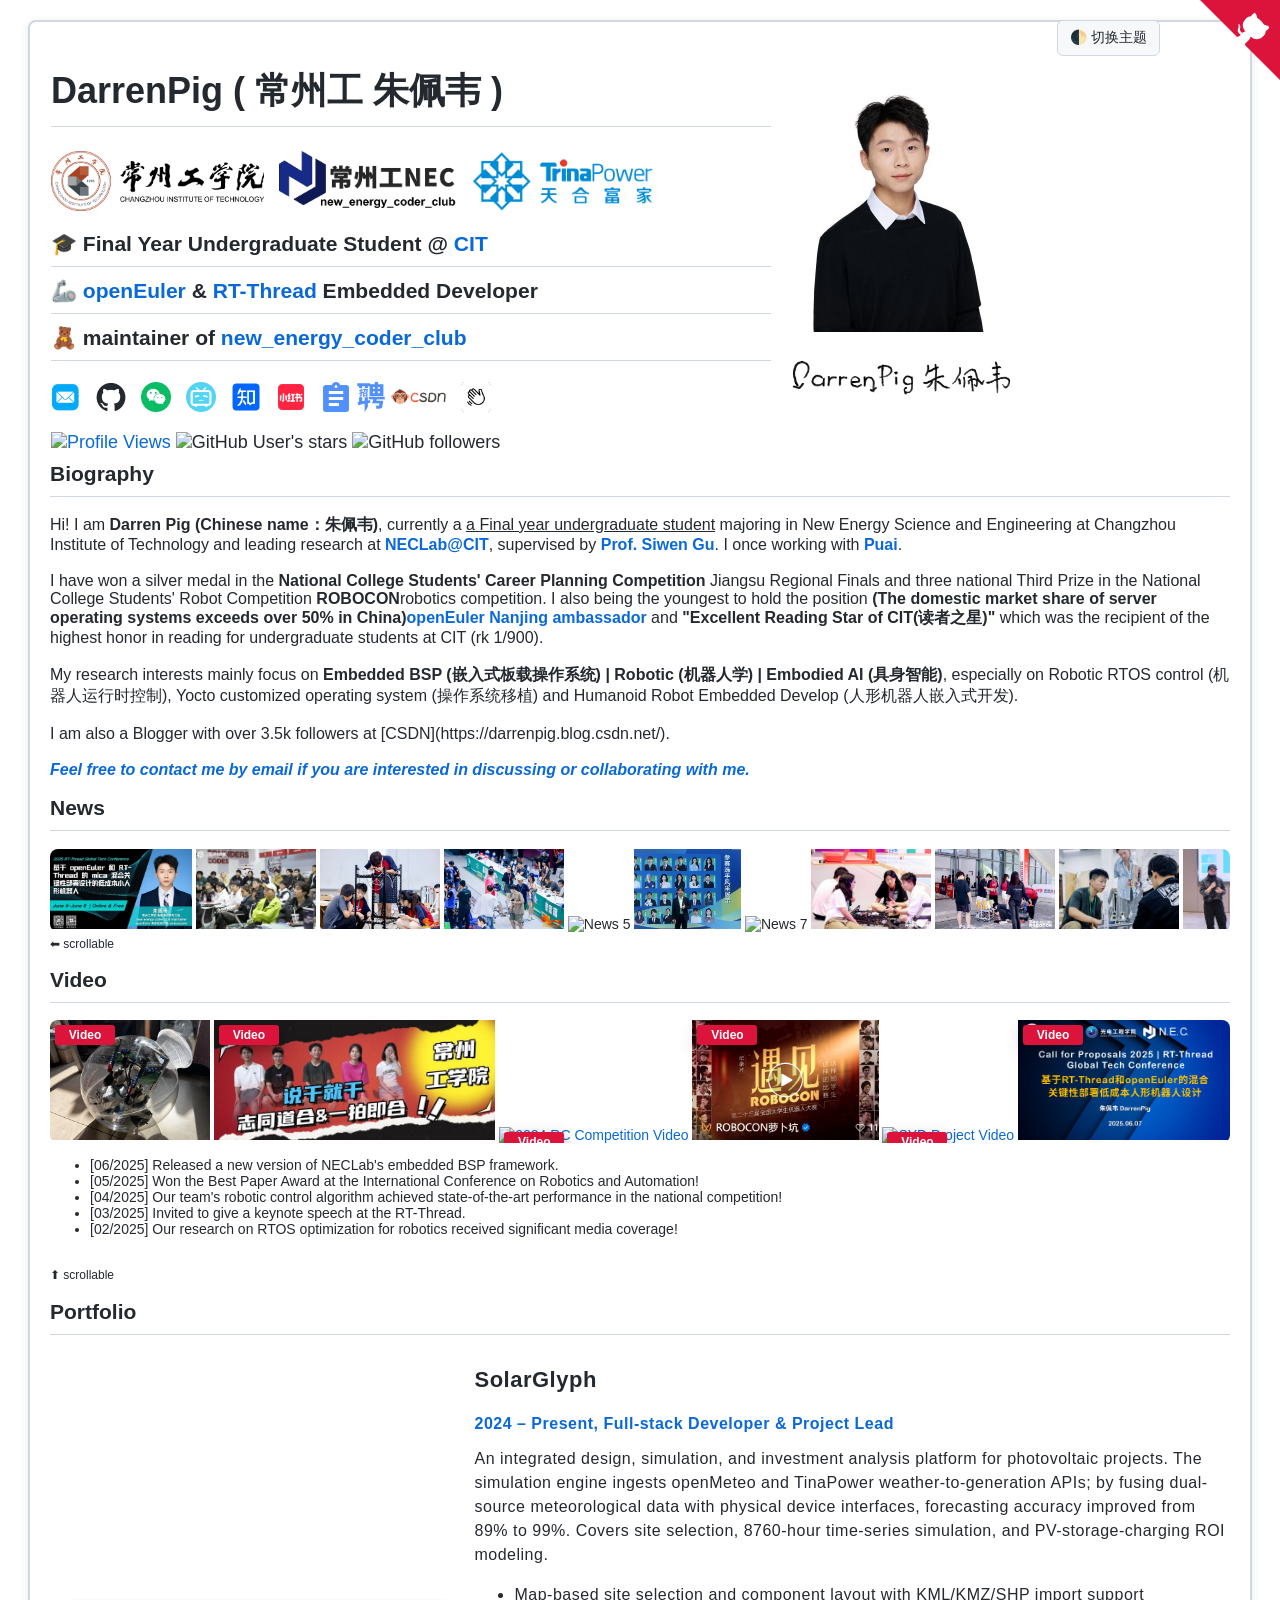
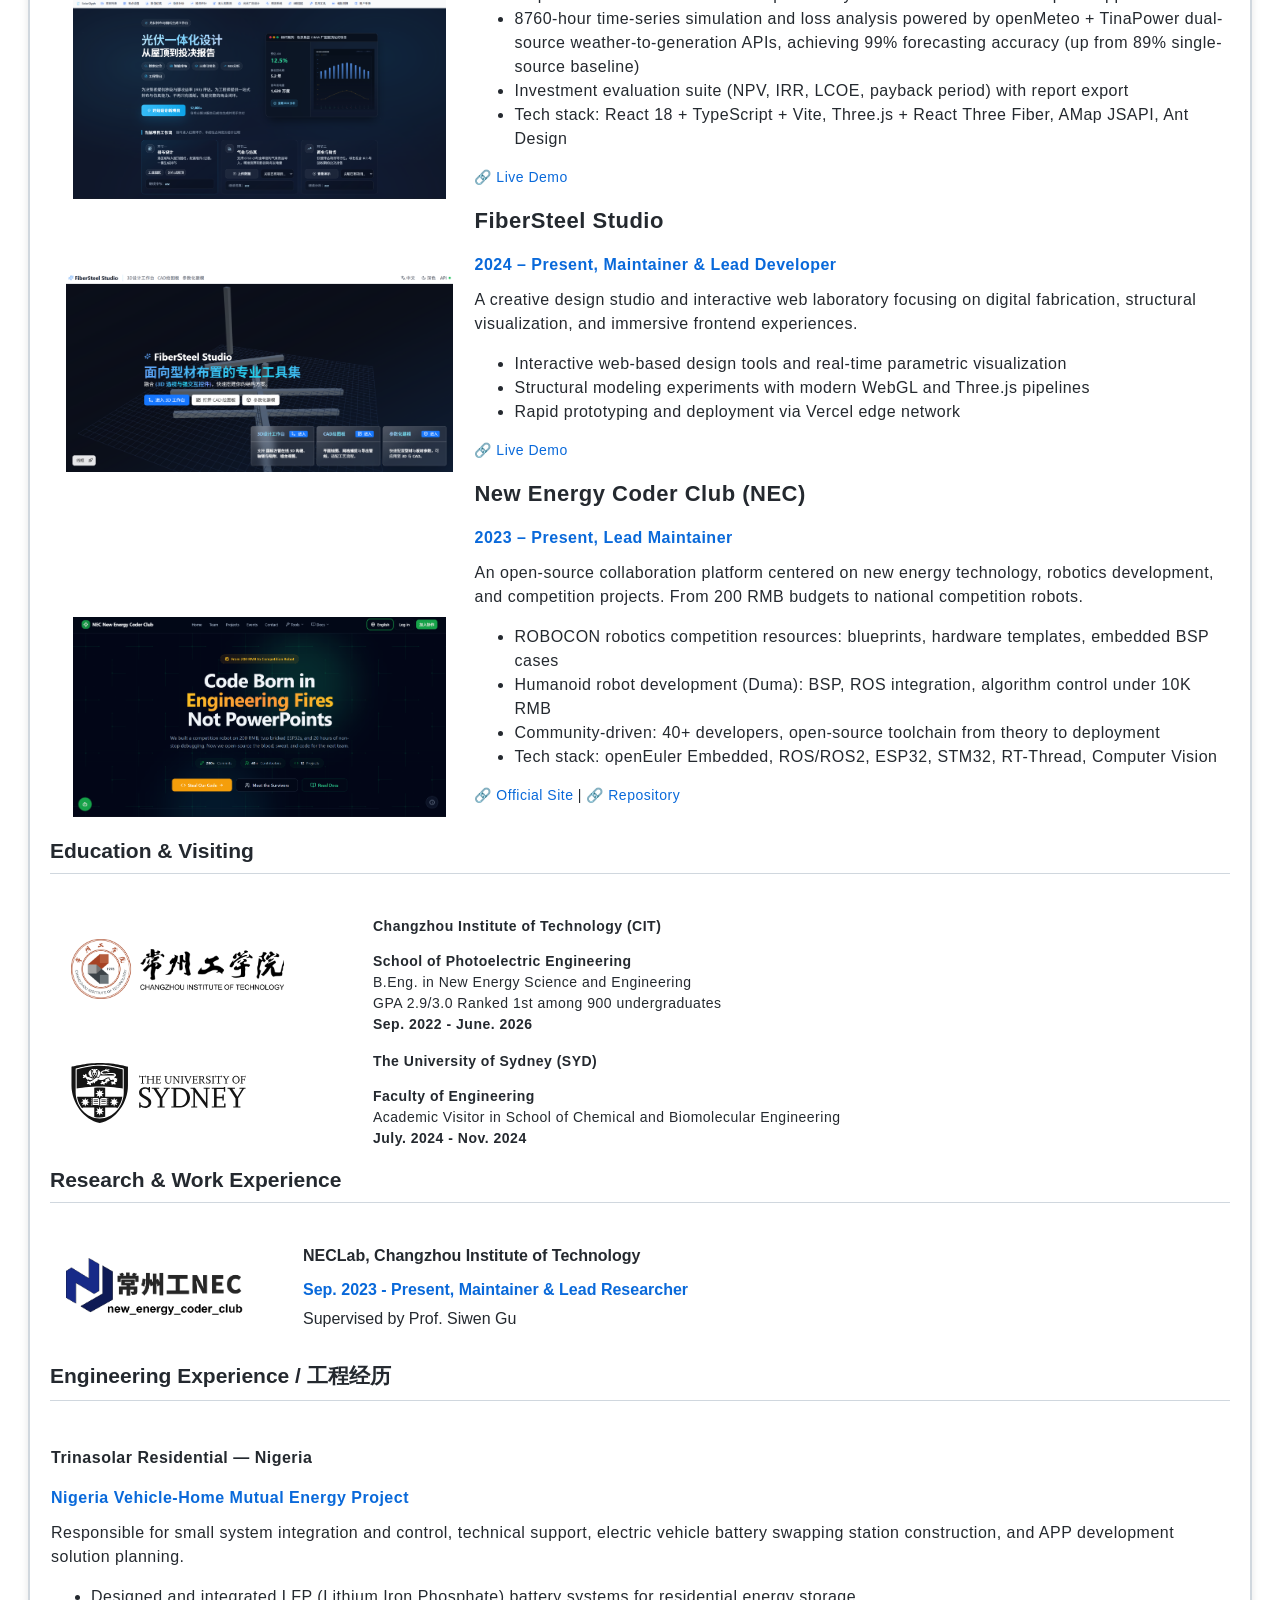
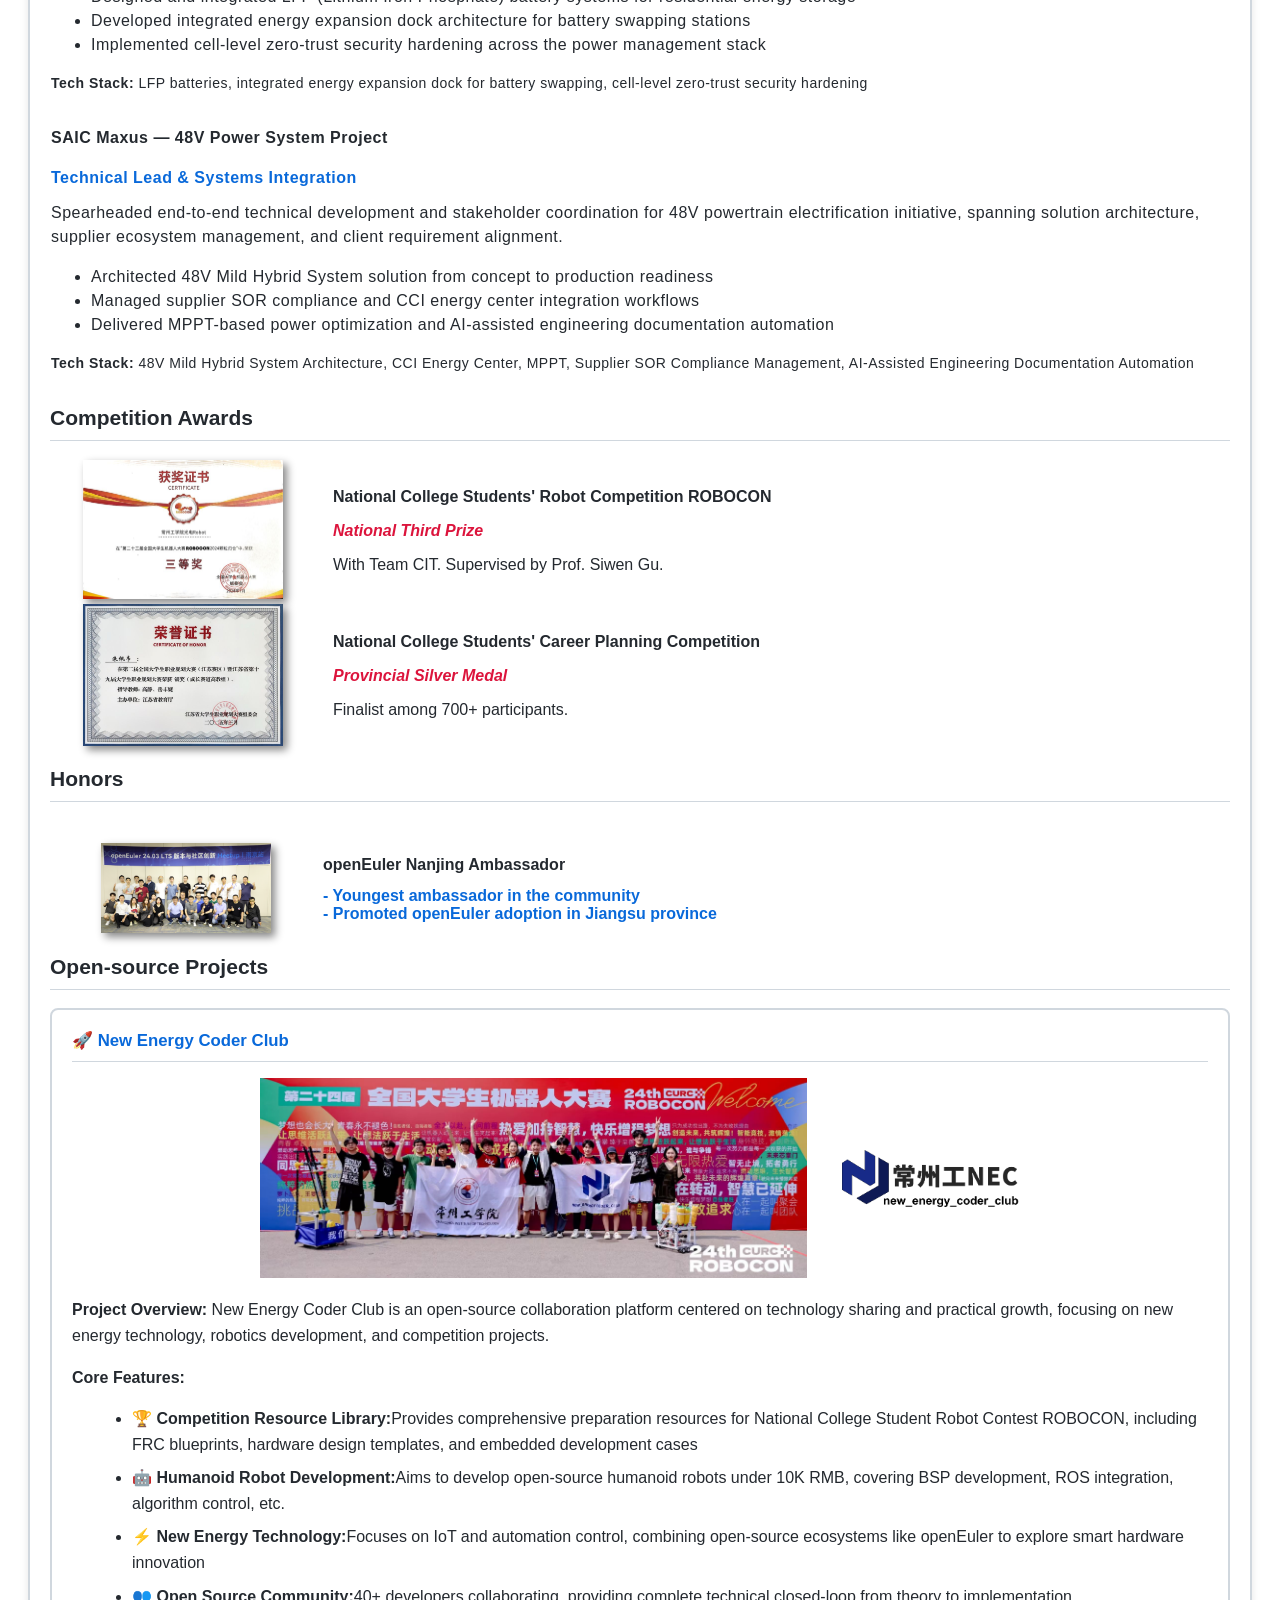
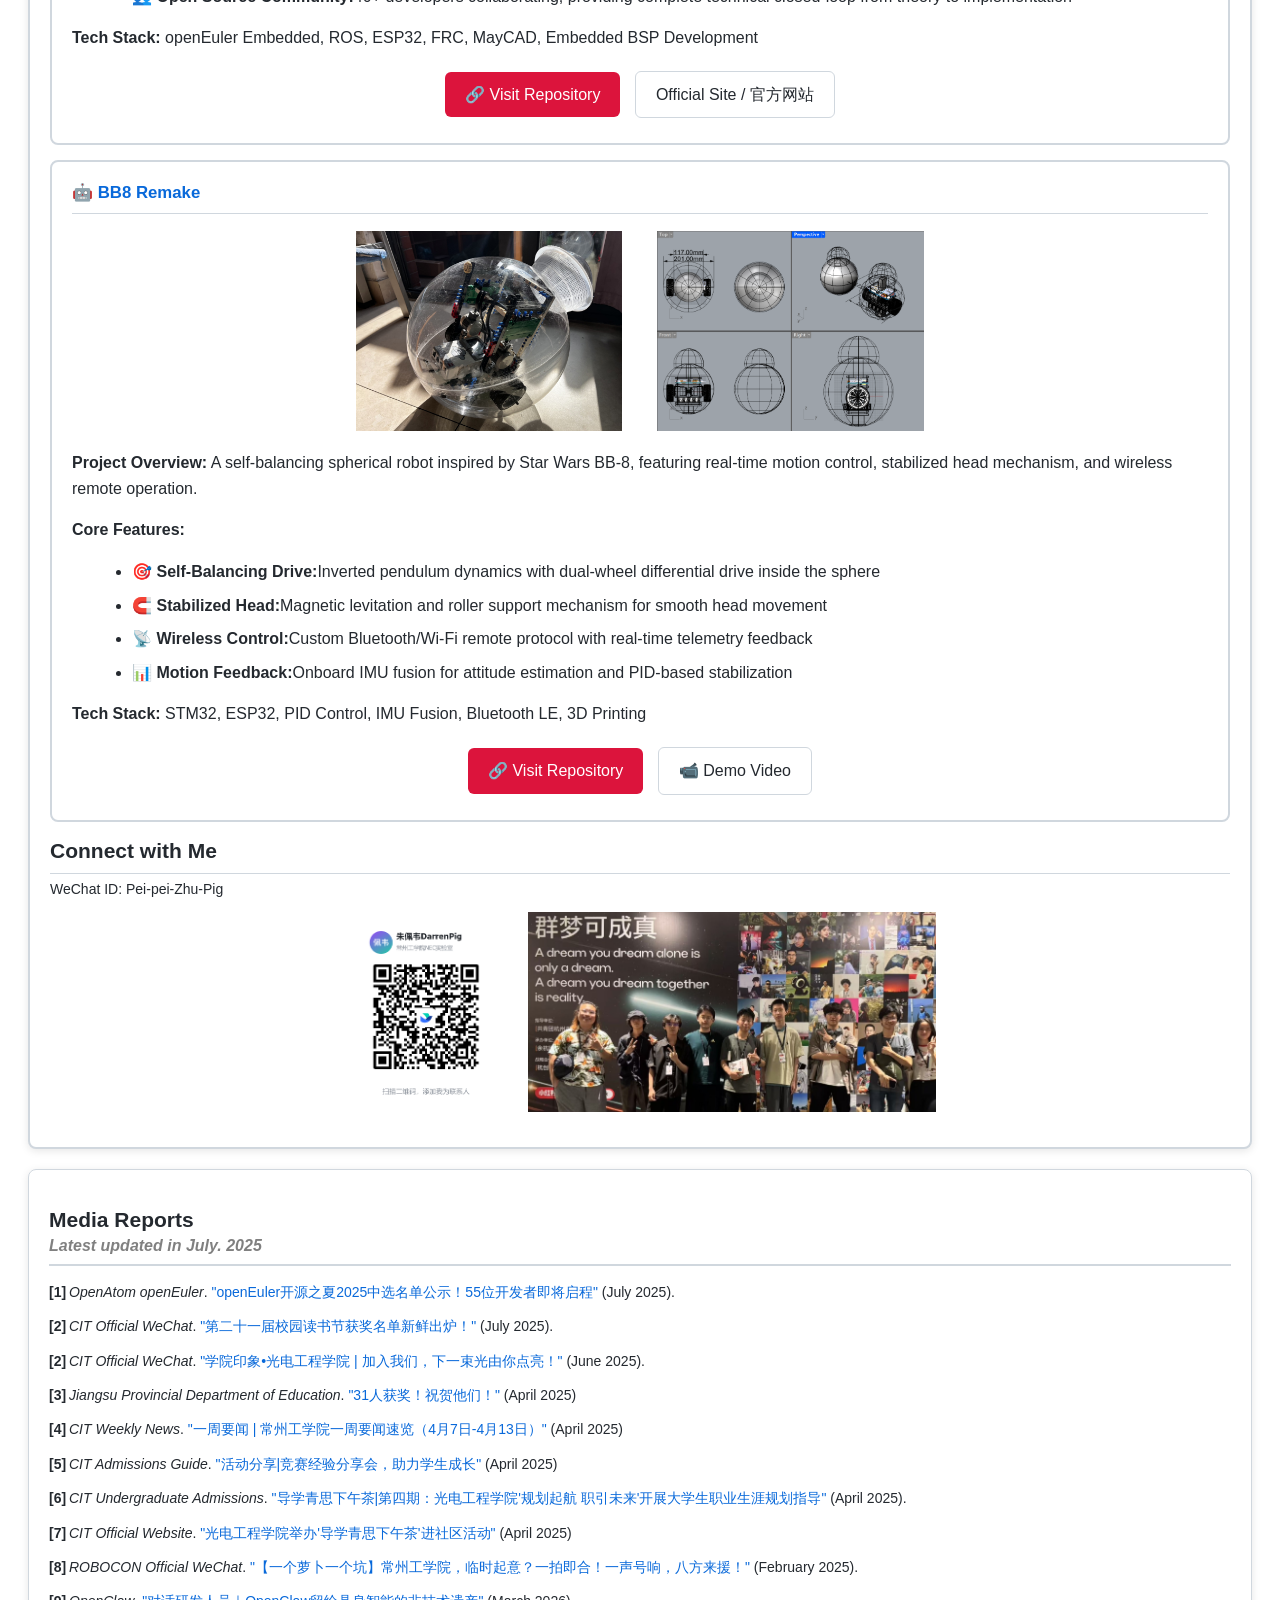
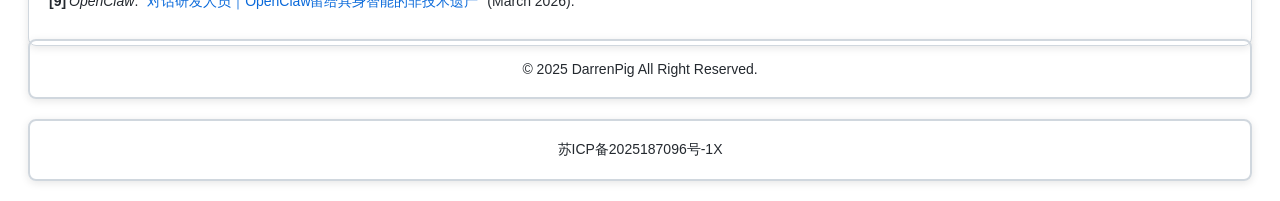
==== commit 7e02092c: "content: add English to Chinese labels; add OpenClaw media report [9]" ====
--- a/index.html
+++ b/index.html
@@ -661,7 +661,7 @@
     </table>
 
     <!-- 工程经历 -->
-    <h2>工程经历</h2>
+    <h2>Engineering Experience / 工程经历</h2>
     <div style="height: 10px"></div>
     <table id="tbResearch" width="100%">
         <tbody>
@@ -783,7 +783,7 @@
             <!-- GitHub风格的项目链接按钮 -->
             <div style="text-align: center; margin-top: 15px;">
                 <a href="https://gitee.com/darrenpig/new_energy_coder_club" target="_blank" style="display: inline-block; background-color: #DC143C; color: white; padding: 10px 20px; border-radius: 6px; text-decoration: none; margin: 5px; font-weight: 500; transition: all 0.2s ease;">🔗 Visit Repository</a>
-                <a href="https://www.newenergycoder.club/" target="_blank" style="display: inline-block; background-color: var(--card-bg); color: var(--text-color); border: 1px solid var(--border-color); padding: 10px 20px; border-radius: 6px; text-decoration: none; margin: 5px; font-weight: 500; transition: all 0.2s ease;">官方网站</a>
+                <a href="https://www.newenergycoder.club/" target="_blank" style="display: inline-block; background-color: var(--card-bg); color: var(--text-color); border: 1px solid var(--border-color); padding: 10px 20px; border-radius: 6px; text-decoration: none; margin: 5px; font-weight: 500; transition: all 0.2s ease;">Official Site / 官方网站</a>
             </div>
         </div>
     </div>
@@ -899,6 +899,13 @@
          <a href="https://mp.weixin.qq.com/s?__biz=Mzg4MjUyNjc5Mw==&mid=2247523641&idx=1&sn=3f23a0682d5256ae0ce6df34546d233a&chksm=ceb0ba8c300af5579ec3d1d8fc01fdc98ed438c2fa95f5bccc94b4f1a0a034ed5edb0e276ee8&scene=126&sessionid=1752857324#rd" target="_blank" style="color: var(--link-color); text-decoration: none; font-weight: 500;">"【一个萝卜一个坑】常州工学院，临时起意？一拍即合！一声号响，八方来援！"</a> 
          <span style="color: var(--secondary-text); font-size: var(--font-size-medium);">(February 2025)</span>. 
      </div>
+     
+     <div style="margin-bottom: 12px; padding-left: 20px; position: relative;">
+         <span style="position: absolute; left: 0; color: var(--accent-color); font-weight: 600;">[9]</span>
+         <span style="font-style: italic; color: var(--secondary-text);">OpenClaw</span>. 
+         <a href="https://mp.weixin.qq.com/s/KOJPP_qi0phyxdHOw24vtg" target="_blank" style="color: var(--link-color); text-decoration: none; font-weight: 500;">"对话研发人员｜OpenClaw留给具身智能的非技术遗产"</a> 
+         <span style="color: var(--secondary-text); font-size: var(--font-size-medium);">(March 2026)</span>. 
+     </div>
 
 
 </div>
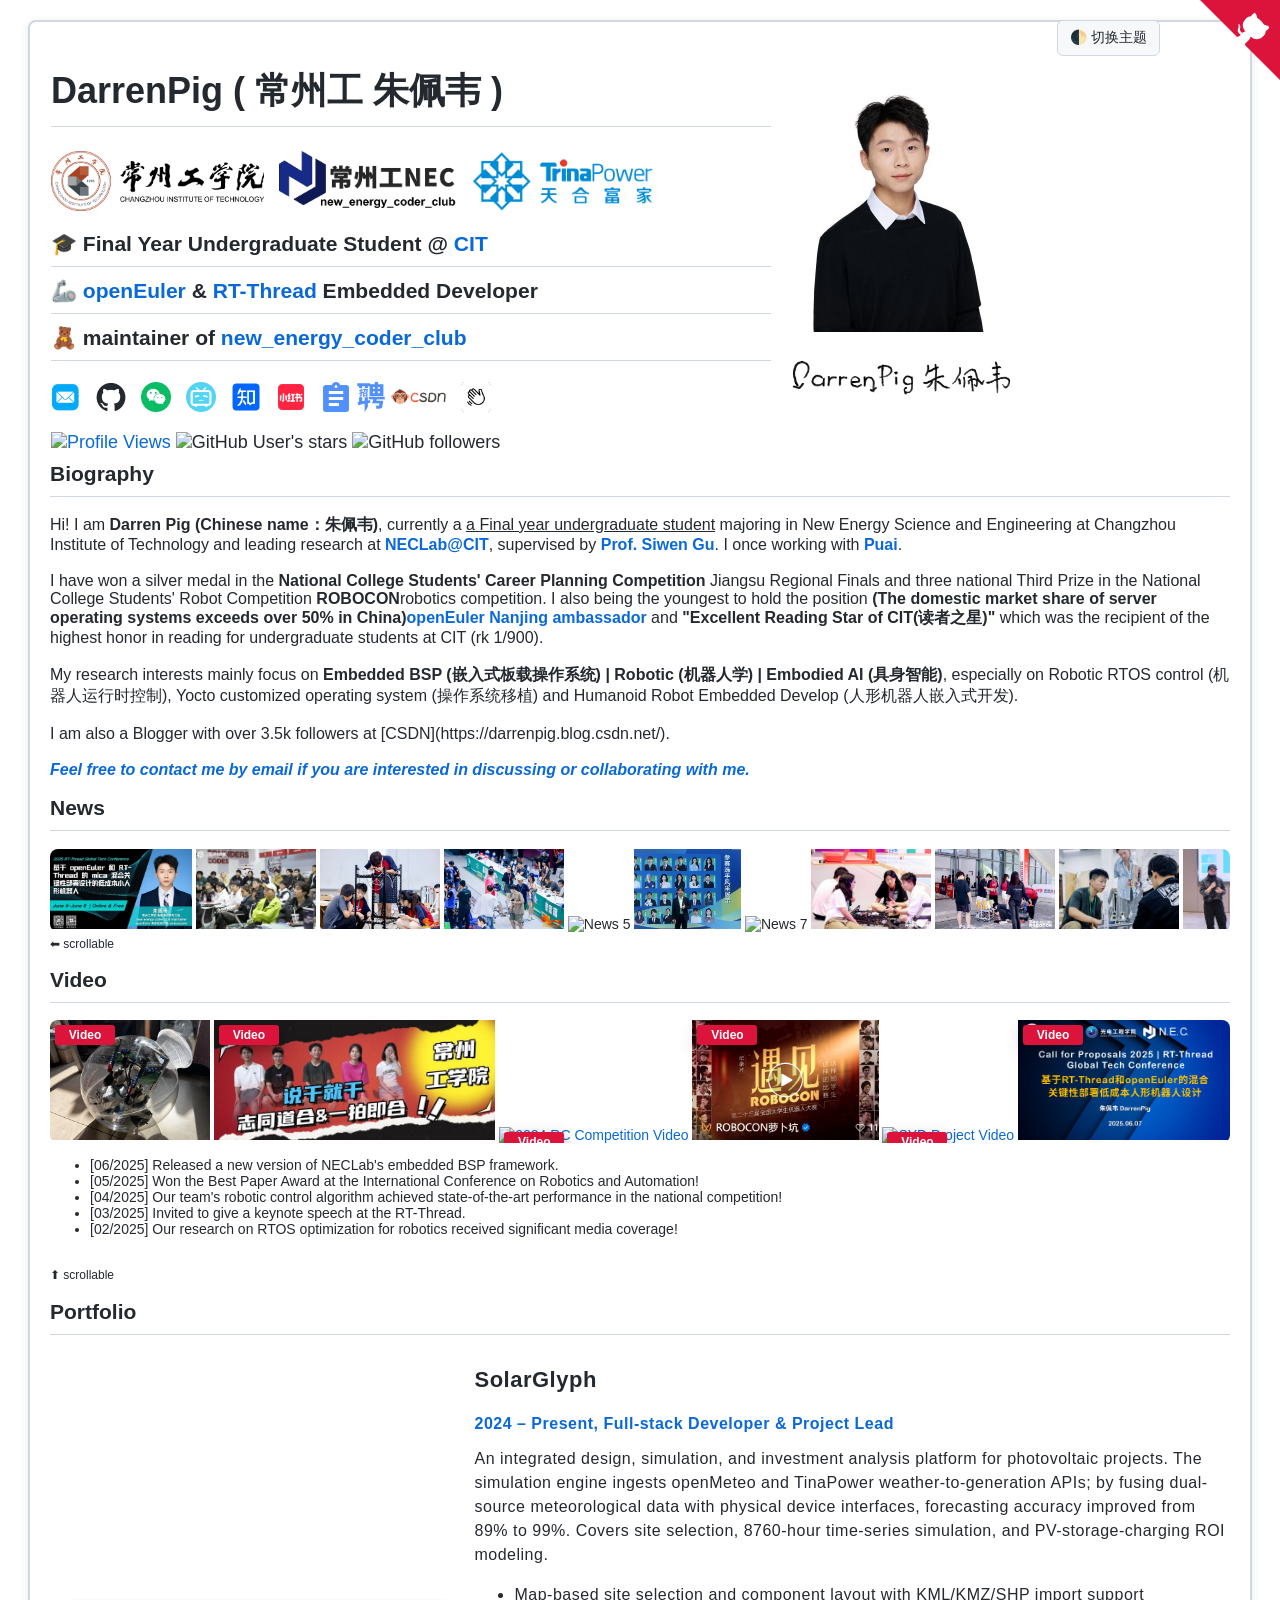
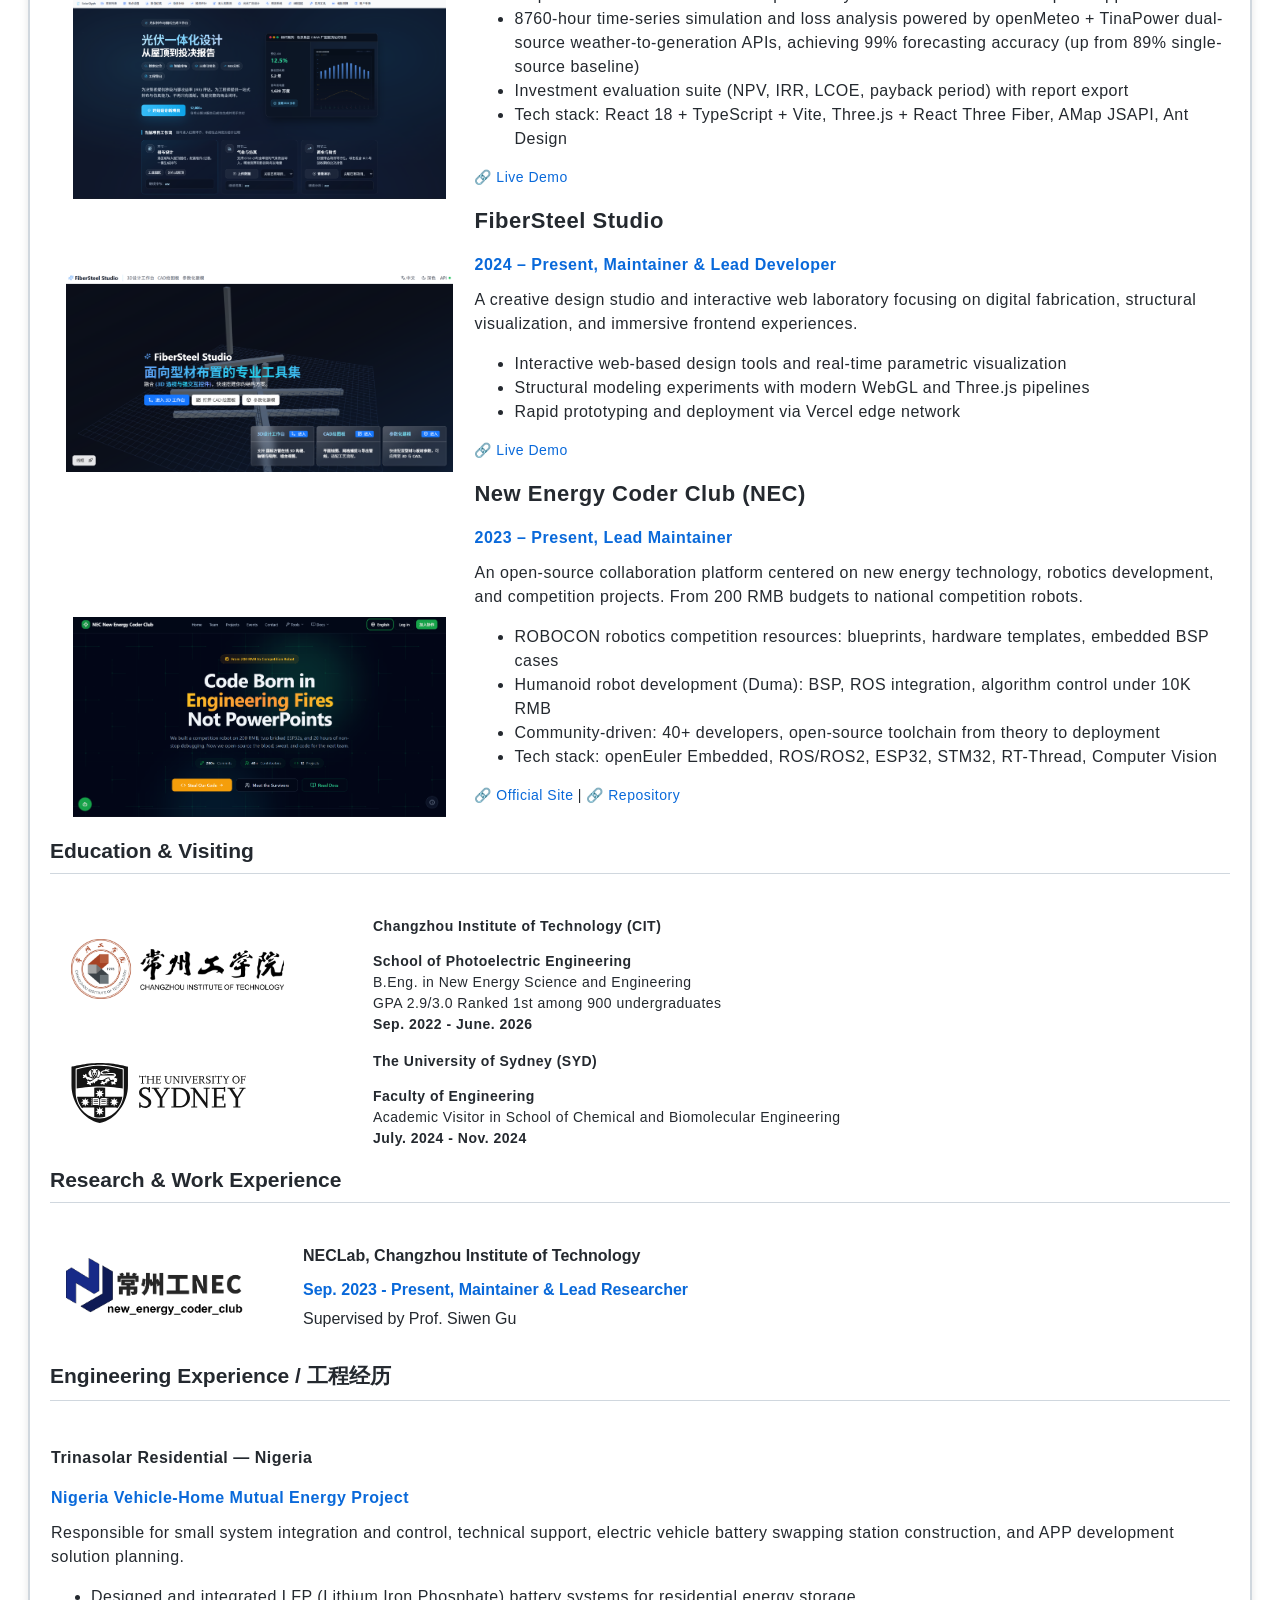
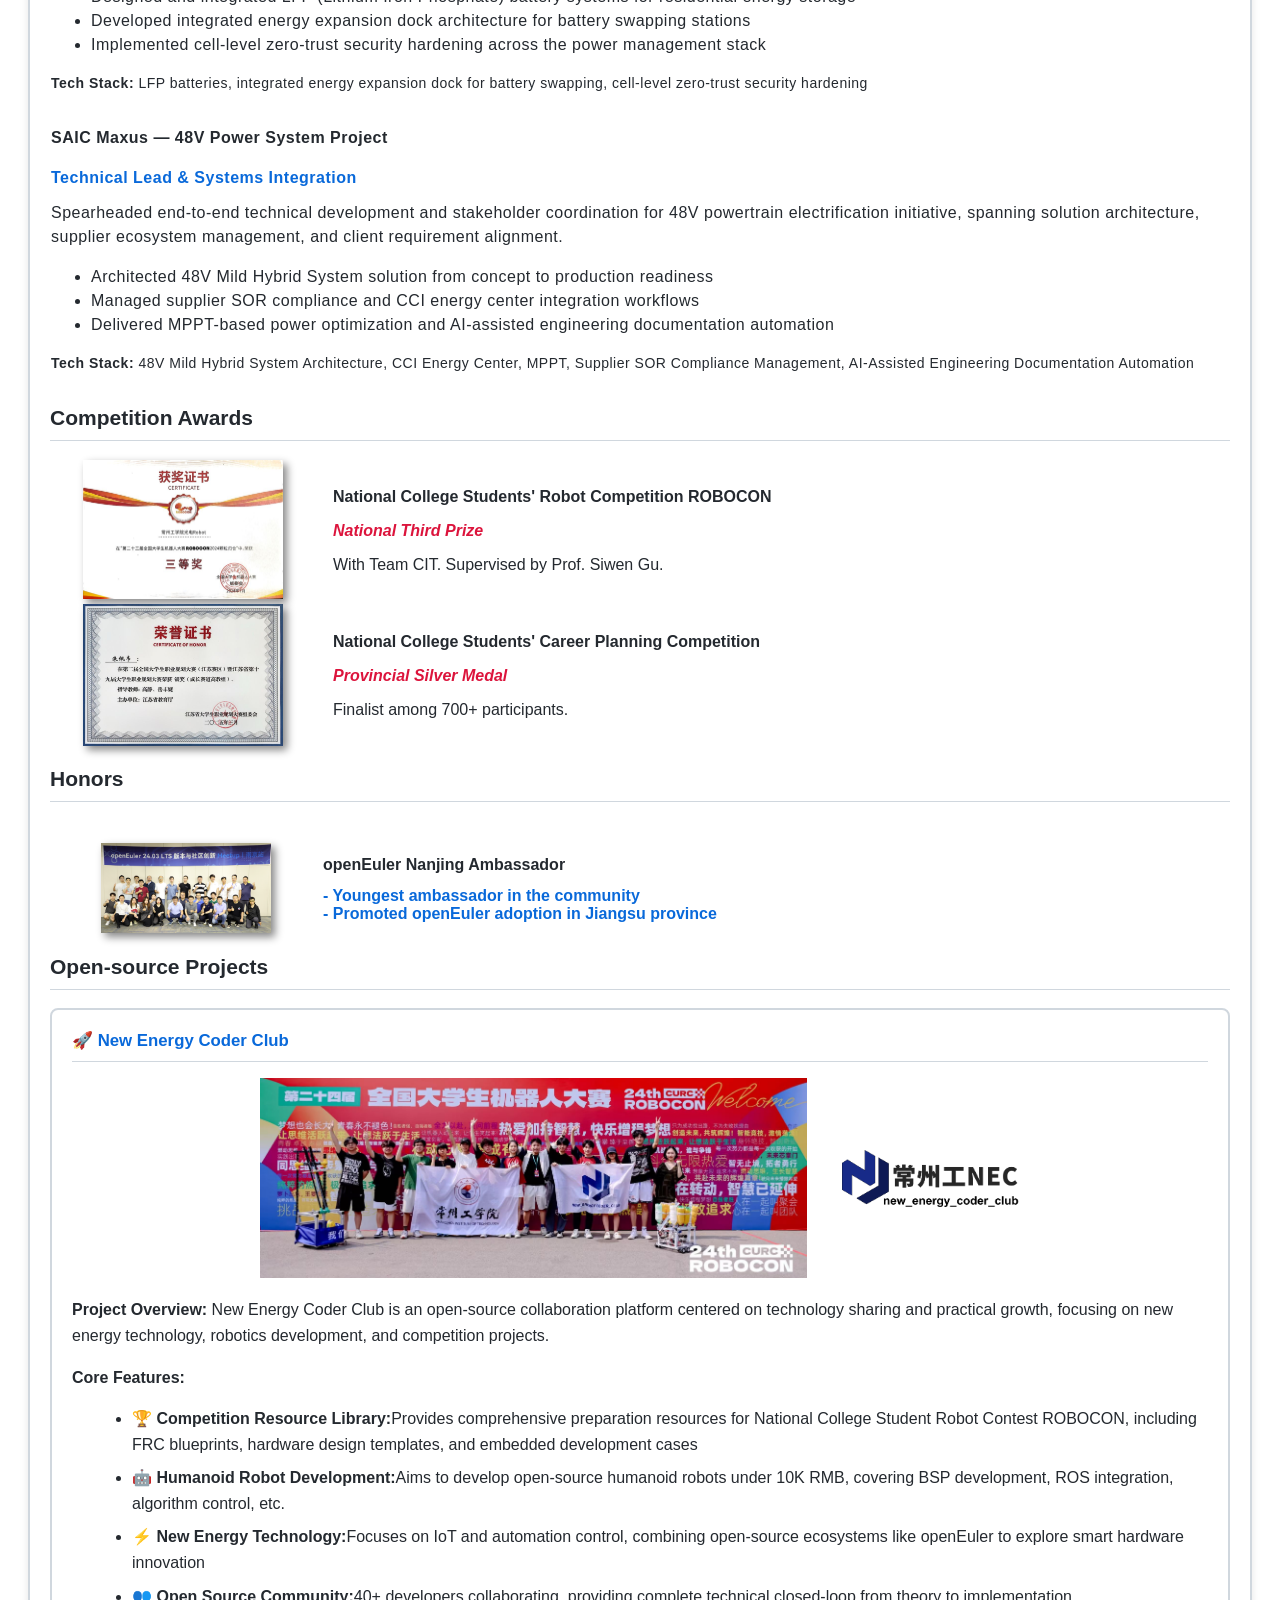
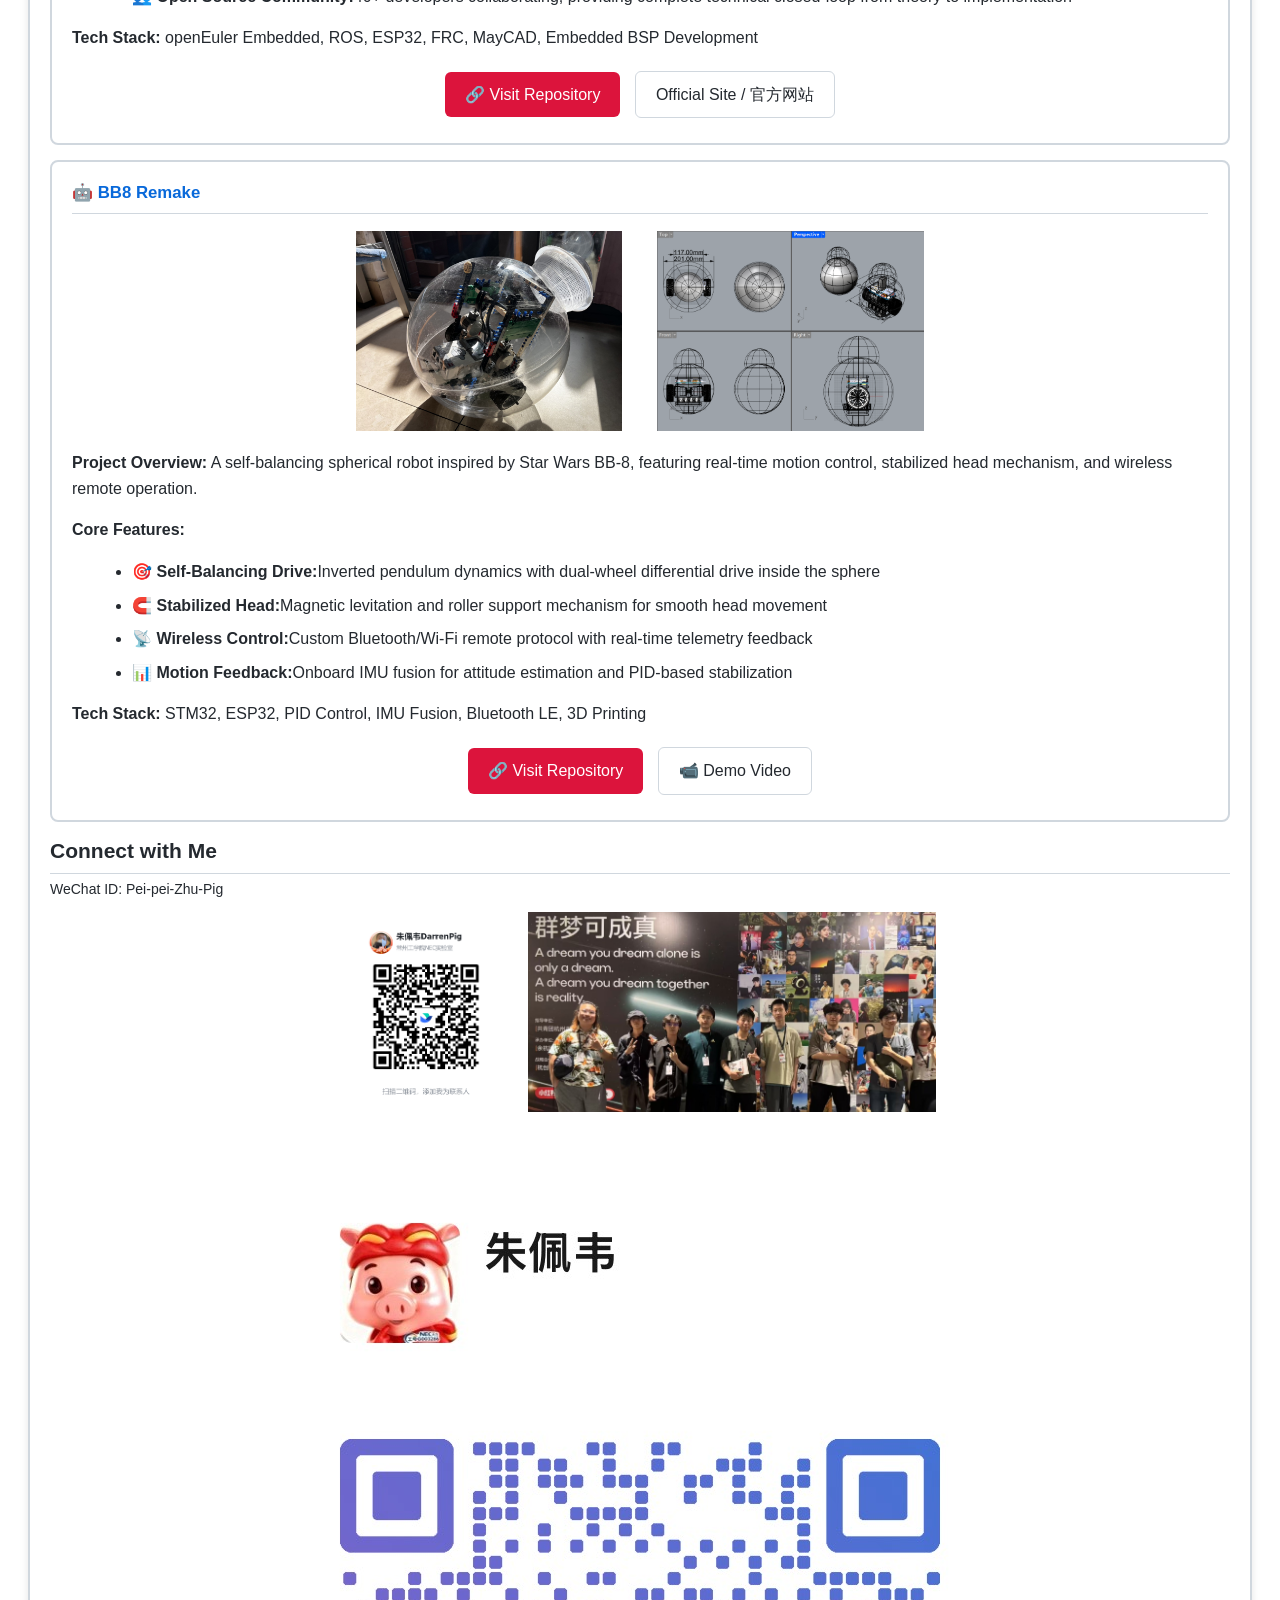
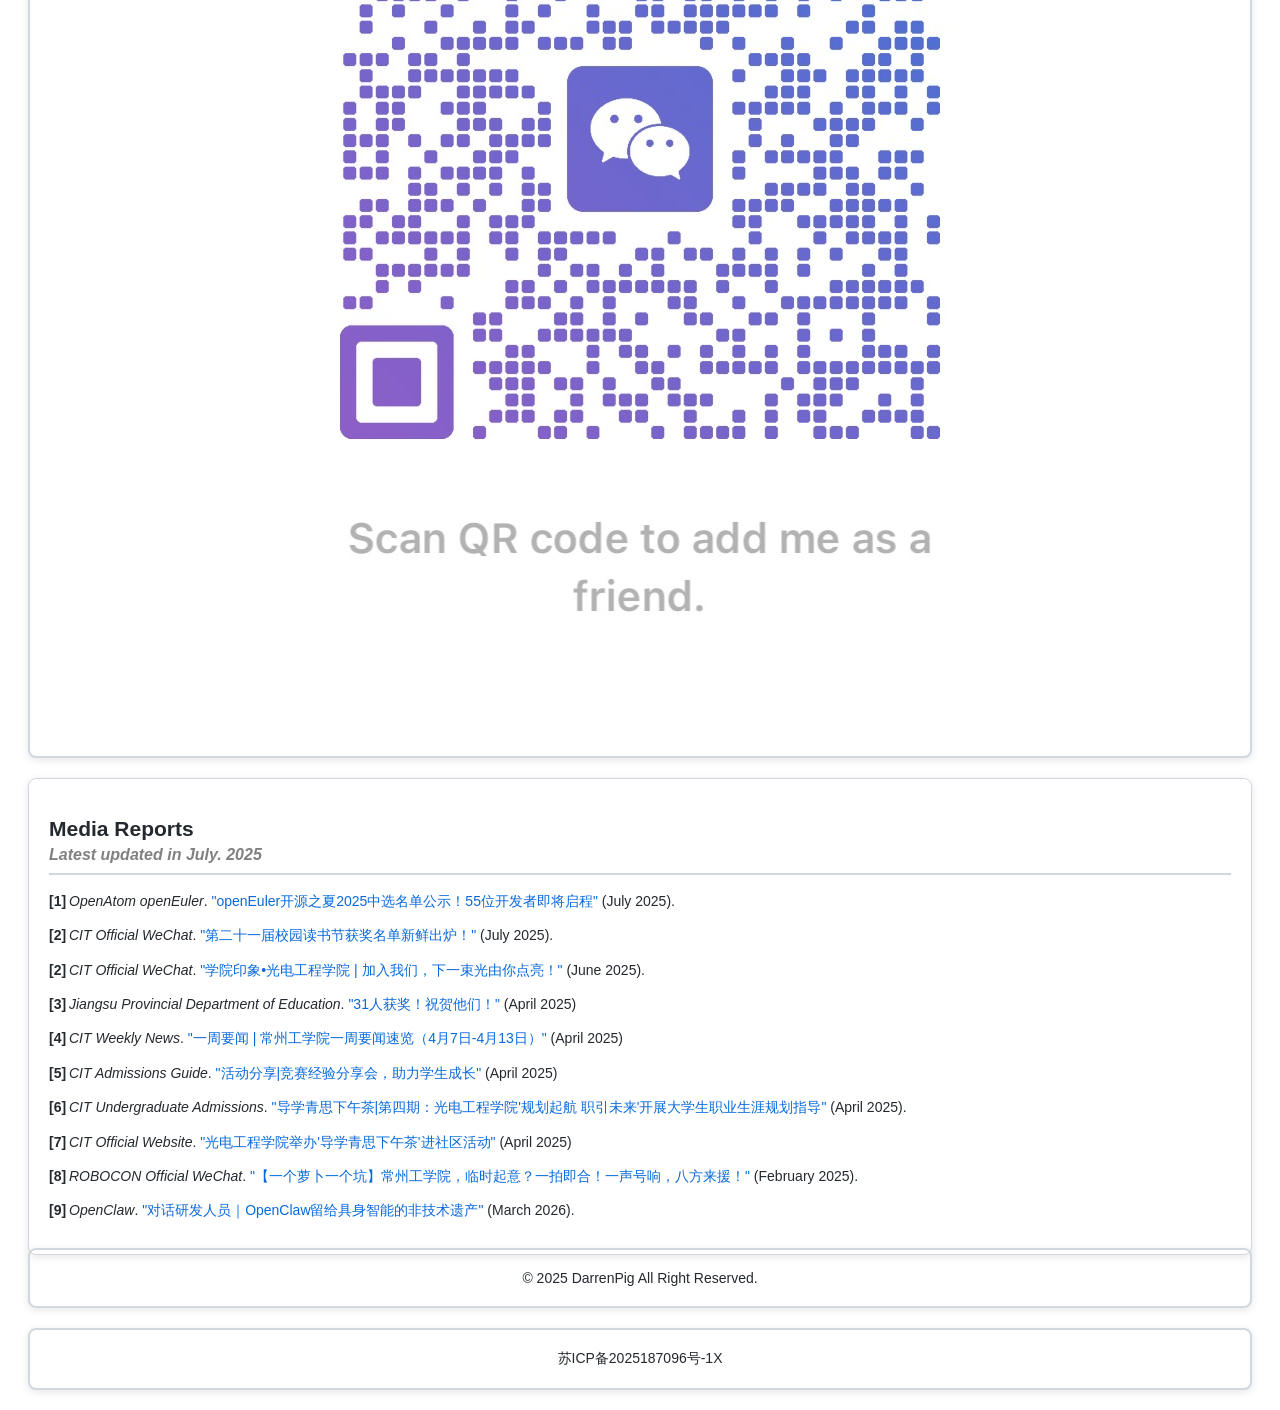
==== commit 3fd404b4: "feat: update FeiShu QR code; add new image under Connect with Me" ====
--- a/index.html
+++ b/index.html
@@ -828,6 +828,11 @@
         <img src="files/FeiShu.png" alt="FeiShu QR Code" style="height: 200px; width: auto; border-radius: 15px;">
         <!-- AdventureX二维码 -->
         <img src="files/AdventureX.jpg" alt="AdventureX QR Code" style="height: 200px; width: auto;" />
+    </div>
+    
+    <!-- 新增图片 -->
+    <div style="text-align: center; margin: 15px 0;">
+        <img src="files/connect-extra.jpg" alt="Connect Extra" style="max-width: 100%; height: auto; border-radius: 15px;">
     </div>
 </div>
 
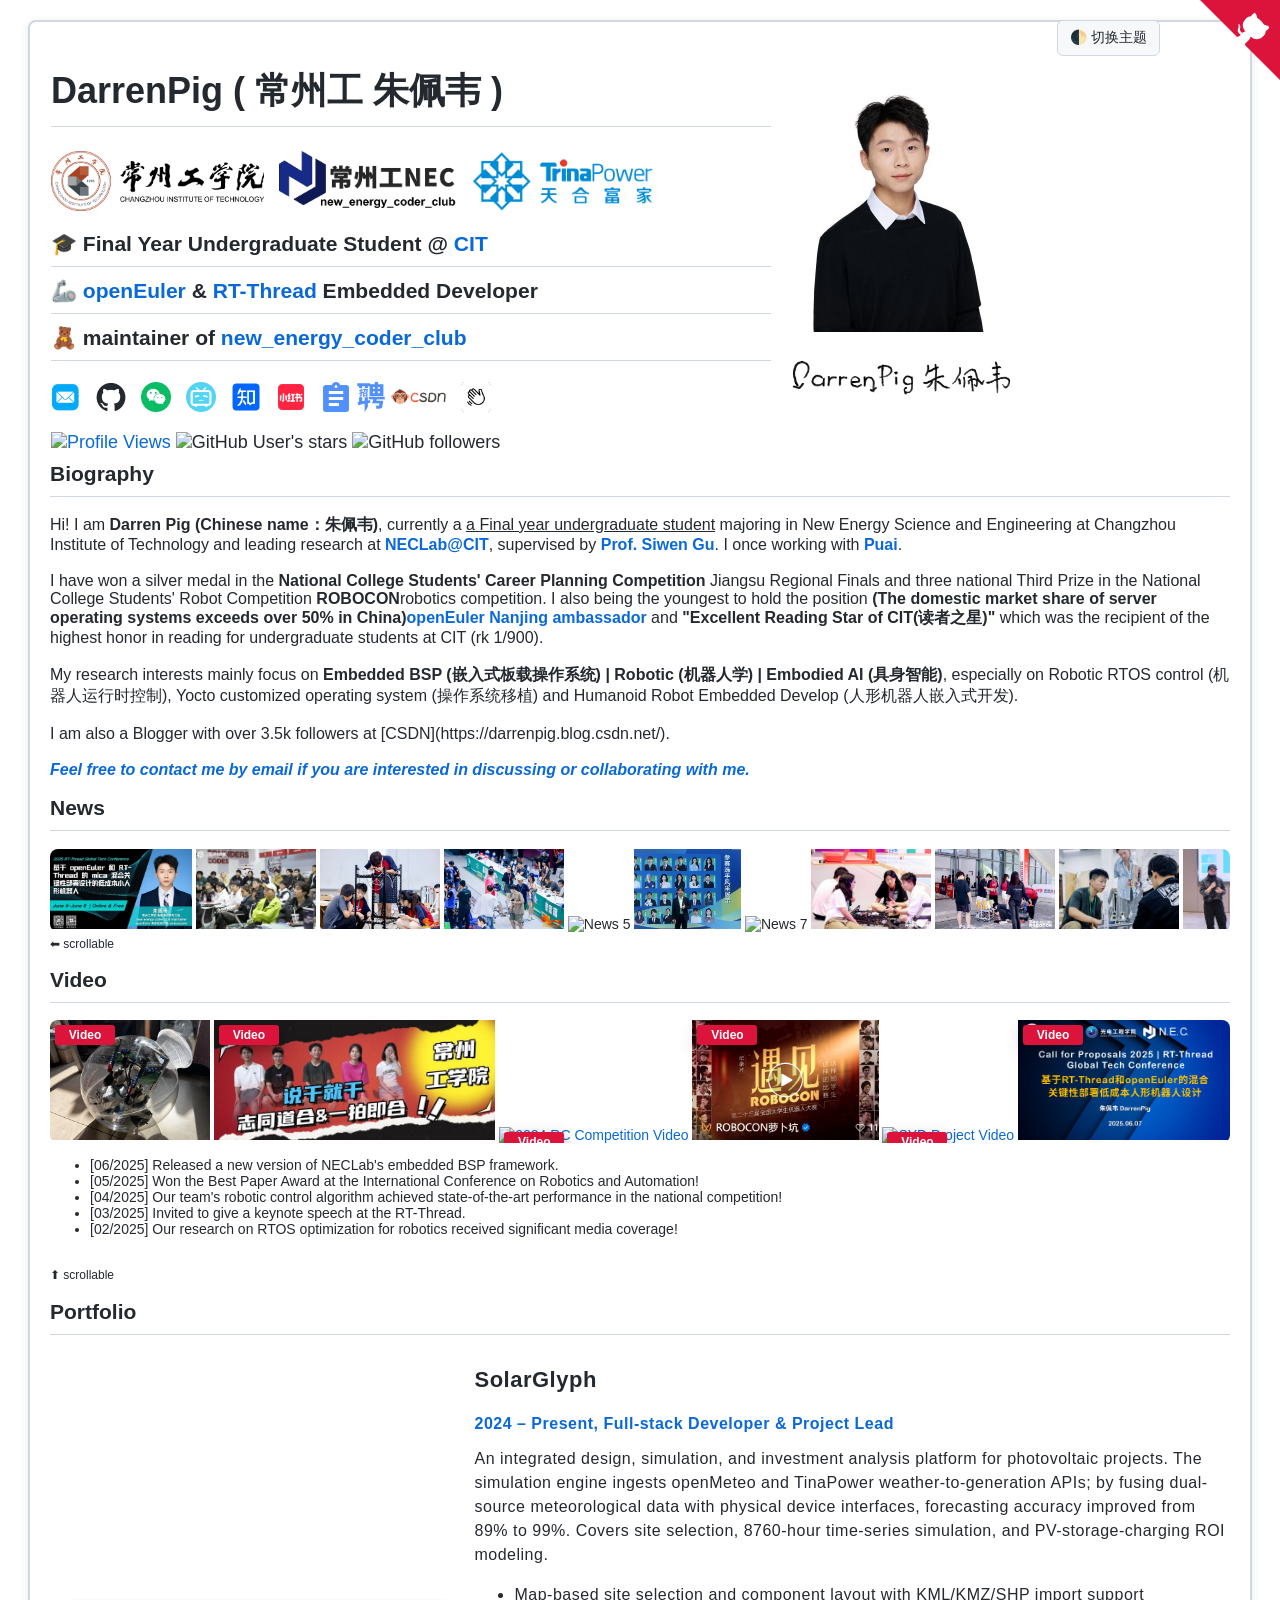
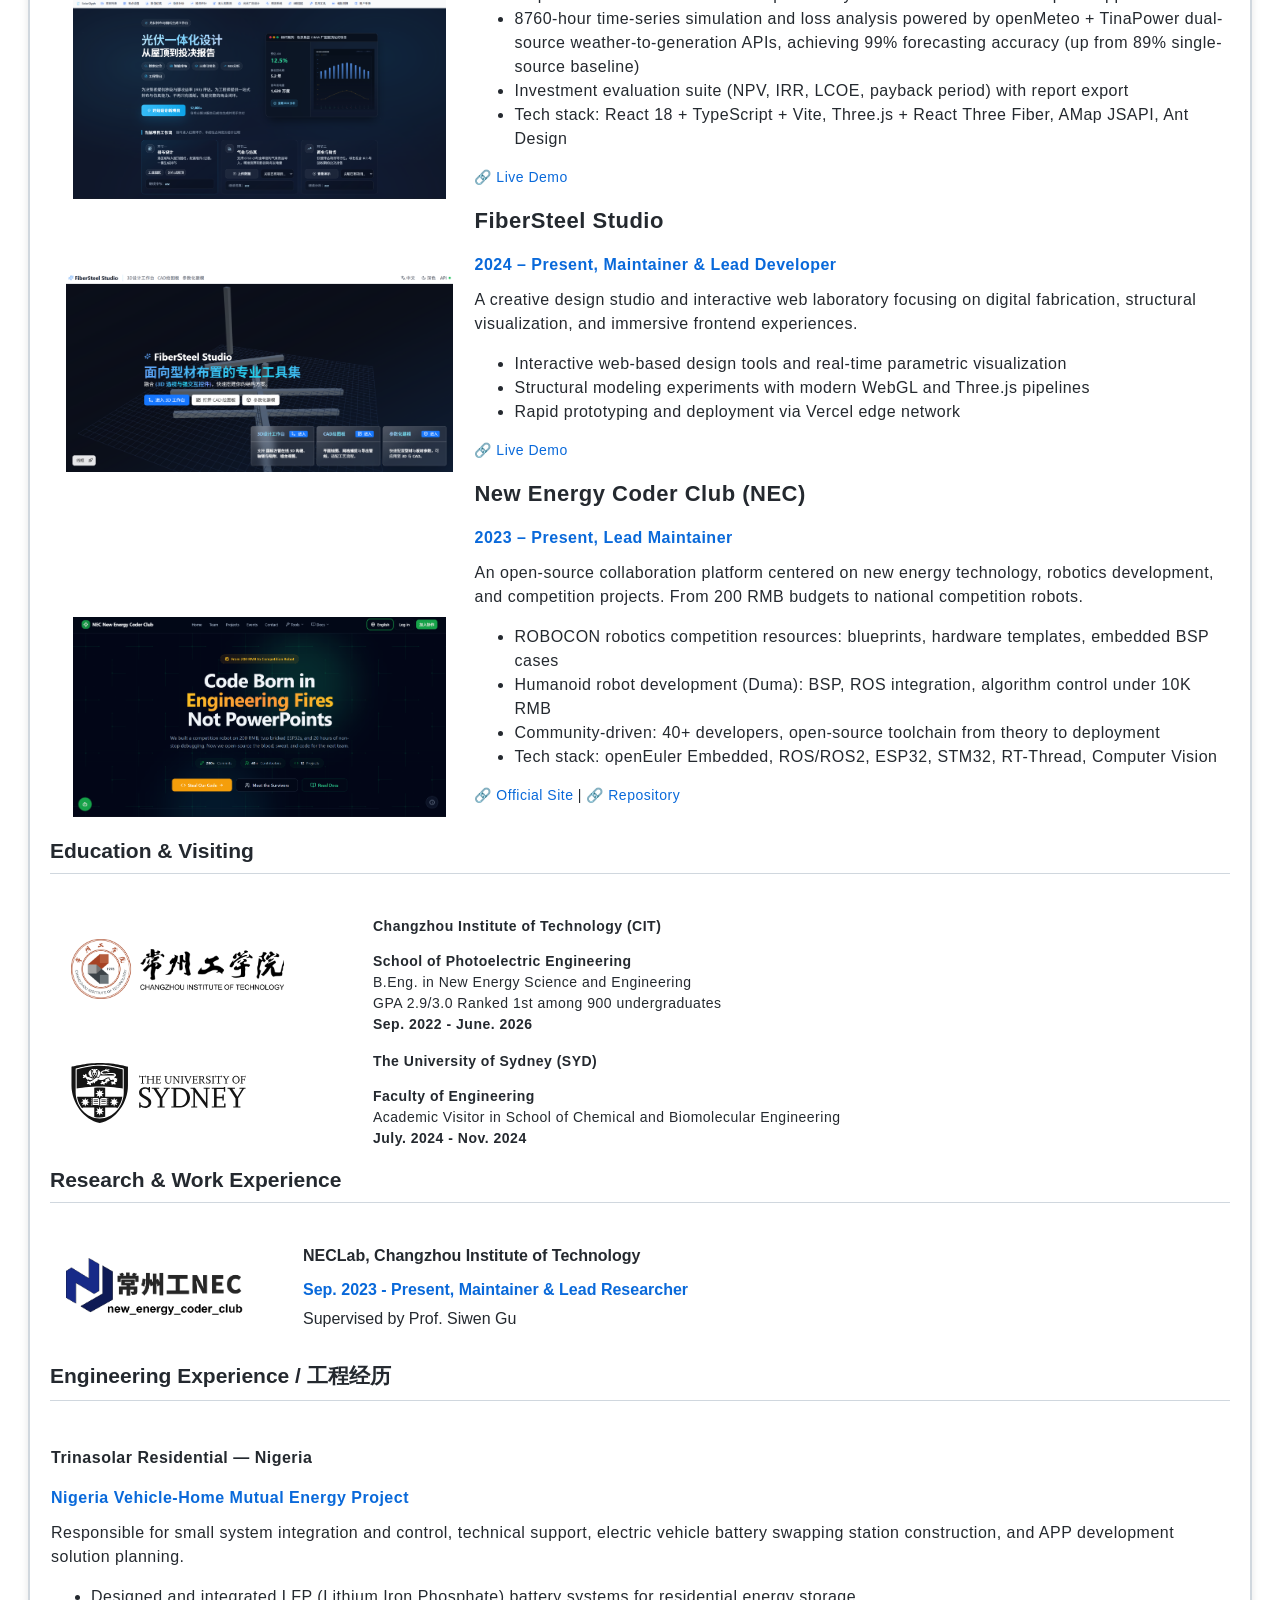
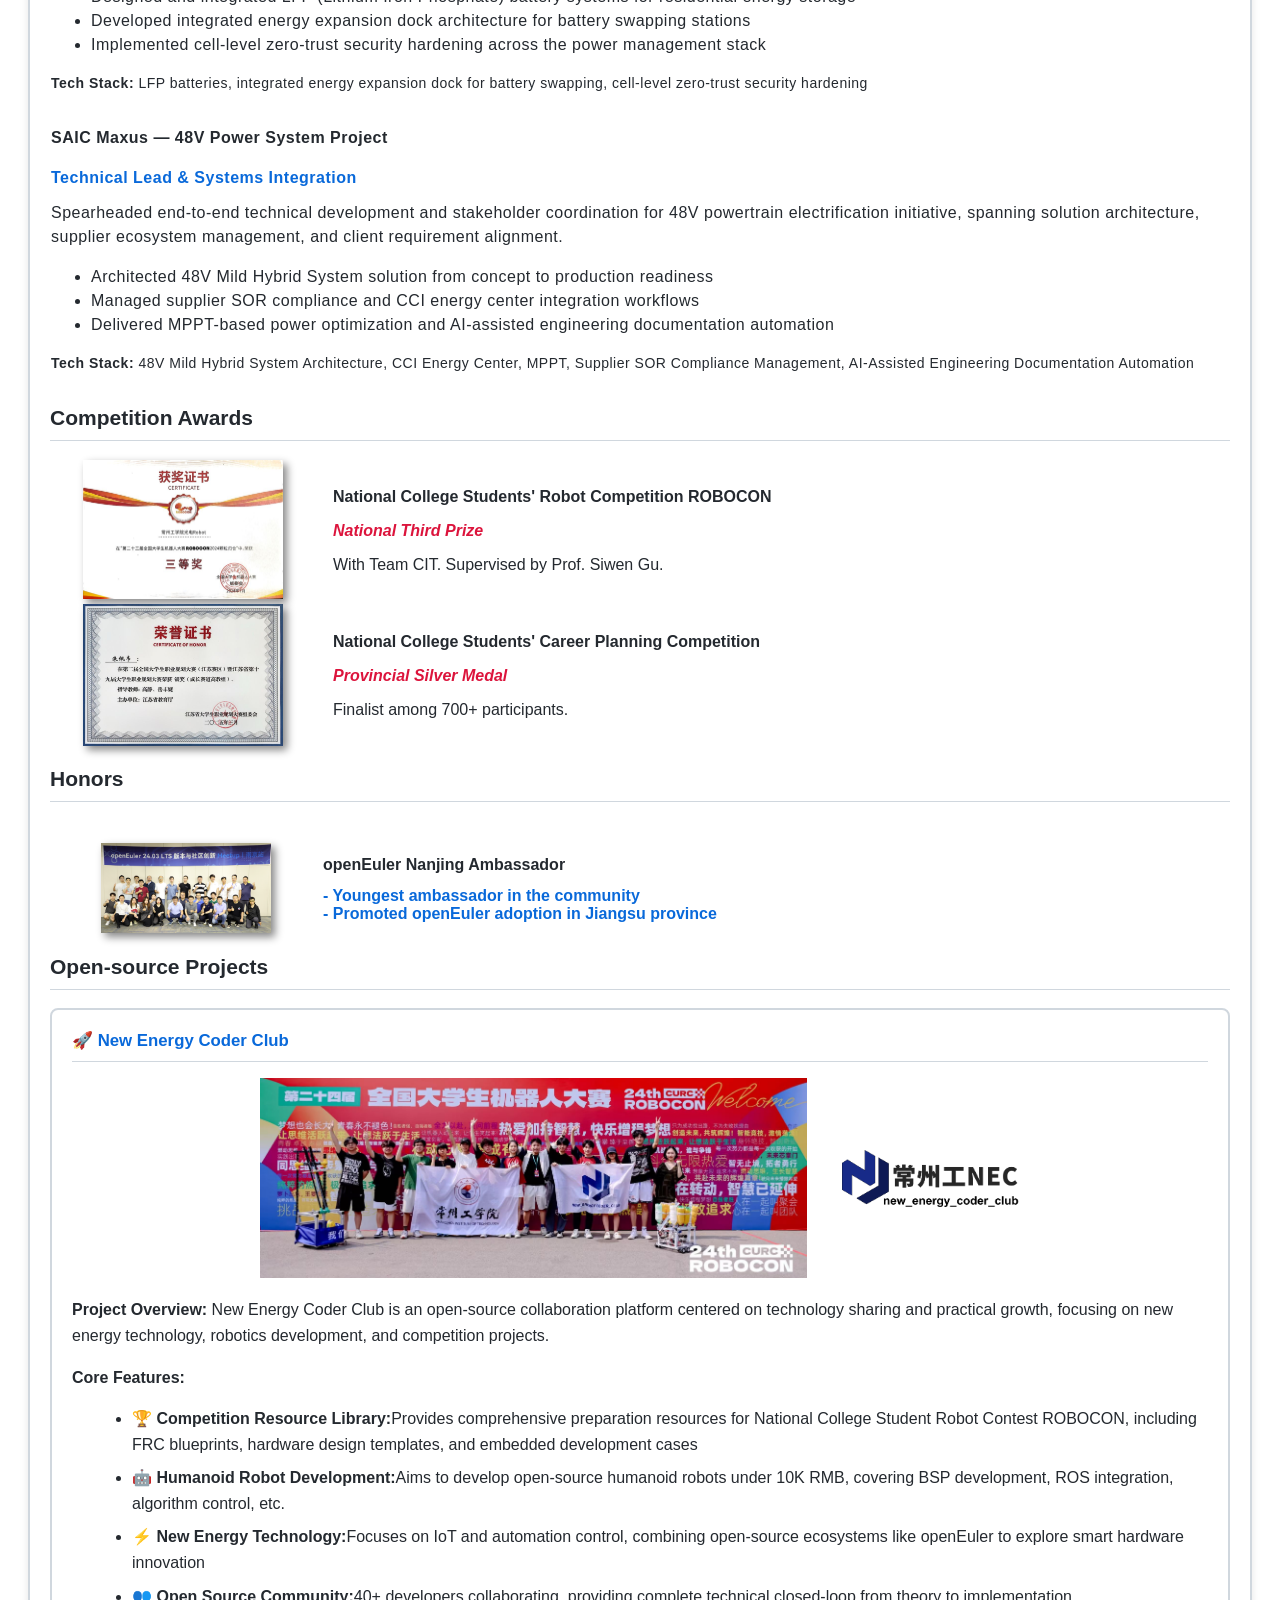
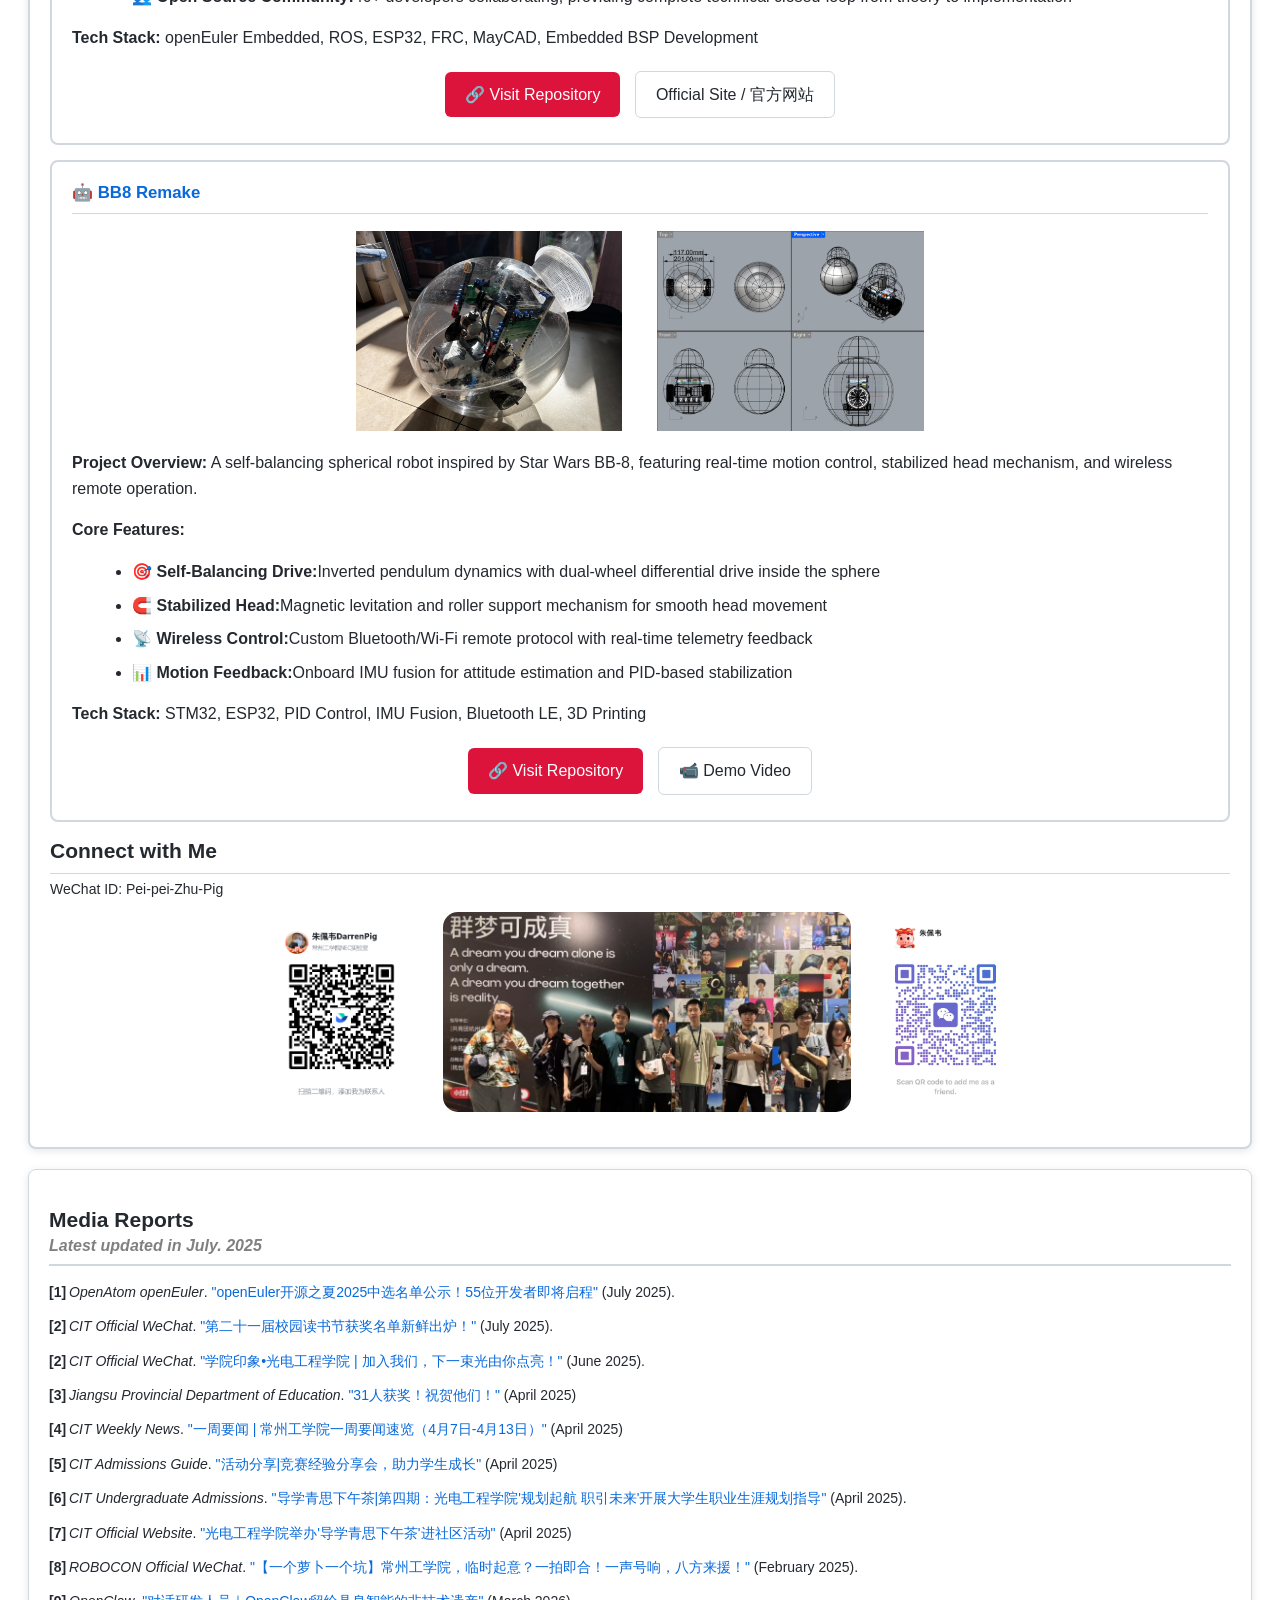
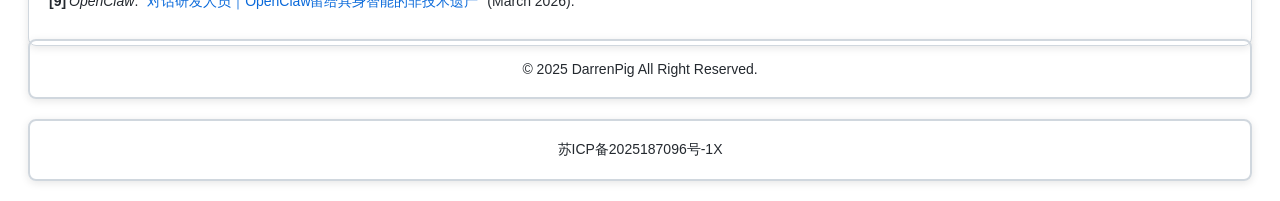
==== commit 91494689: "style: place three Connect with Me images in one row" ====
--- a/index.html
+++ b/index.html
@@ -823,16 +823,13 @@
     </p>
     
     <!-- 联系方式二维码 -->
-    <div style="text-align: center; margin: 15px 0; display: flex; justify-content: center; gap: 20px; align-items: center;">
+    <div style="text-align: center; margin: 15px 0; display: flex; justify-content: center; gap: 20px; align-items: center; flex-wrap: wrap;">
         <!-- 飞书二维码 -->
         <img src="files/FeiShu.png" alt="FeiShu QR Code" style="height: 200px; width: auto; border-radius: 15px;">
         <!-- AdventureX二维码 -->
-        <img src="files/AdventureX.jpg" alt="AdventureX QR Code" style="height: 200px; width: auto;" />
-    </div>
-    
-    <!-- 新增图片 -->
-    <div style="text-align: center; margin: 15px 0;">
-        <img src="files/connect-extra.jpg" alt="Connect Extra" style="max-width: 100%; height: auto; border-radius: 15px;">
+        <img src="files/AdventureX.jpg" alt="AdventureX QR Code" style="height: 200px; width: auto; border-radius: 15px;">
+        <!-- 新增图片 -->
+        <img src="files/connect-extra.jpg" alt="Connect Extra" style="height: 200px; width: auto; border-radius: 15px;">
     </div>
 </div>
 
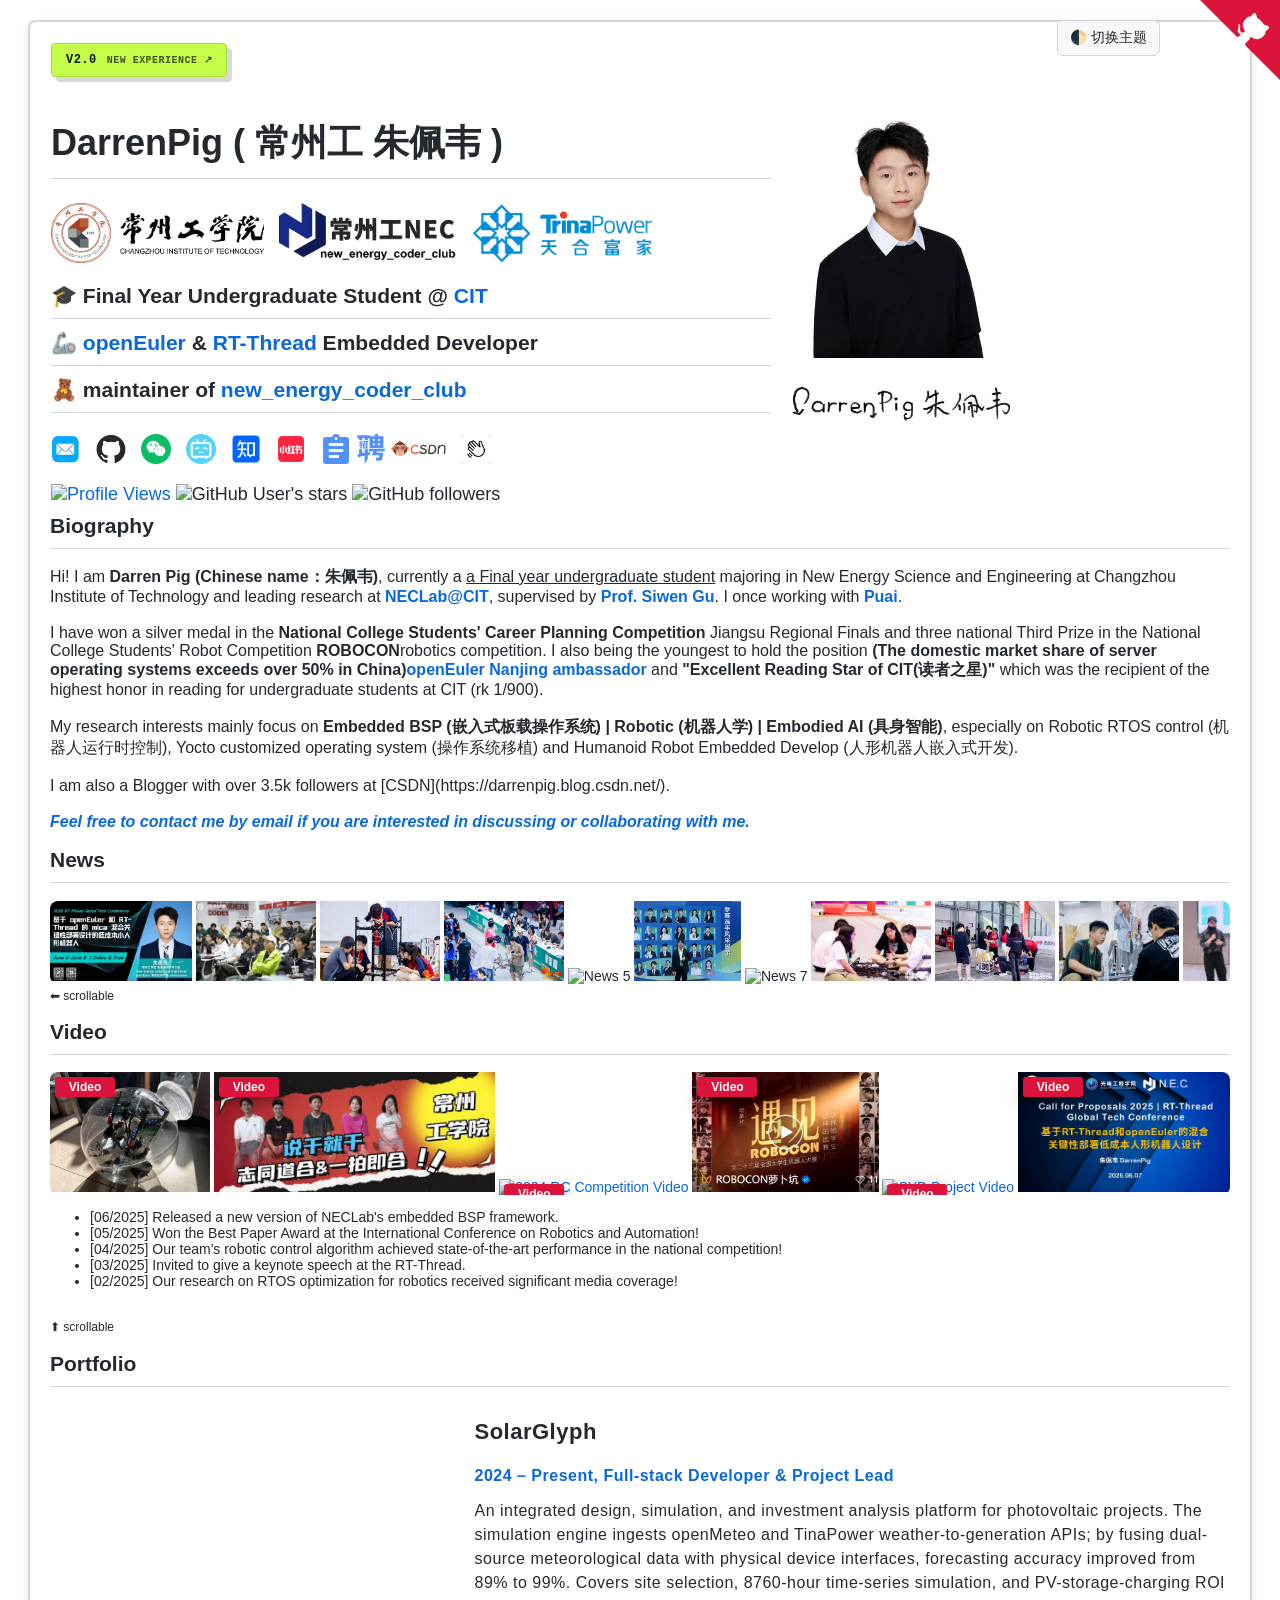
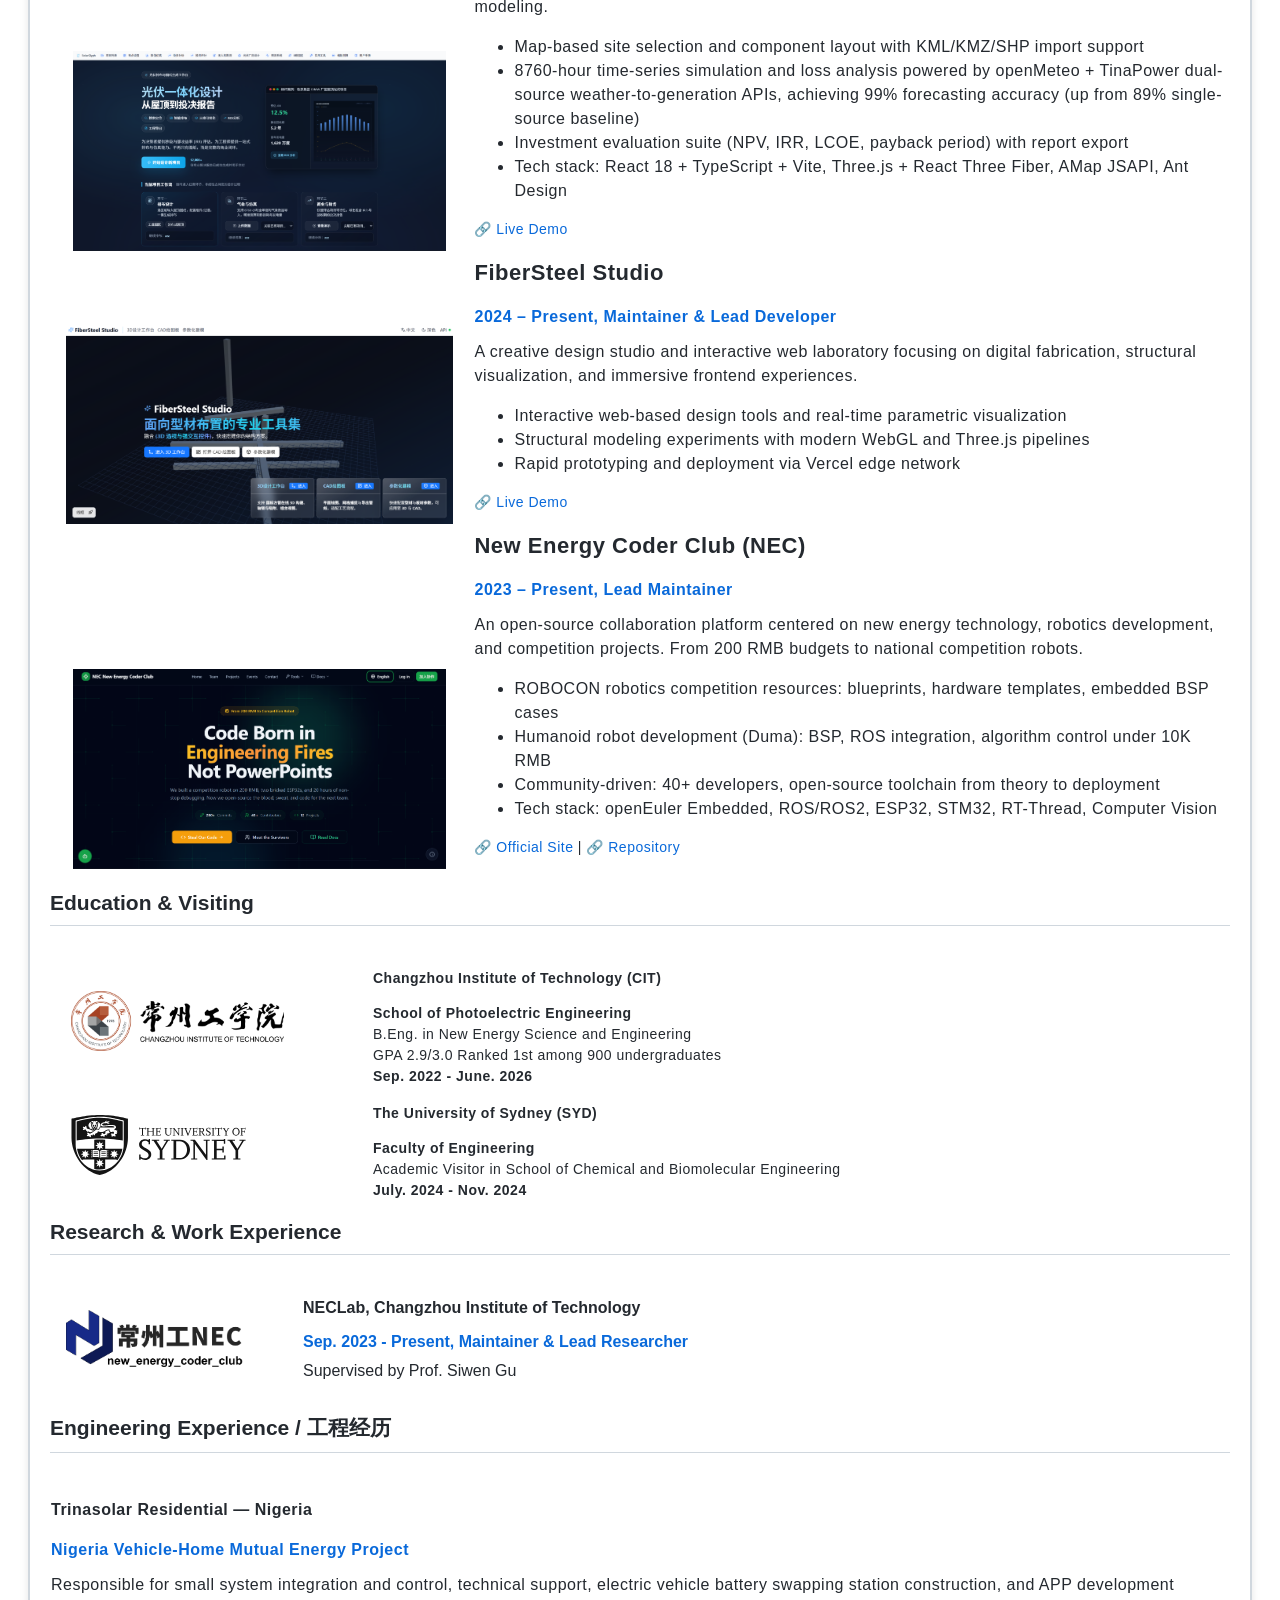
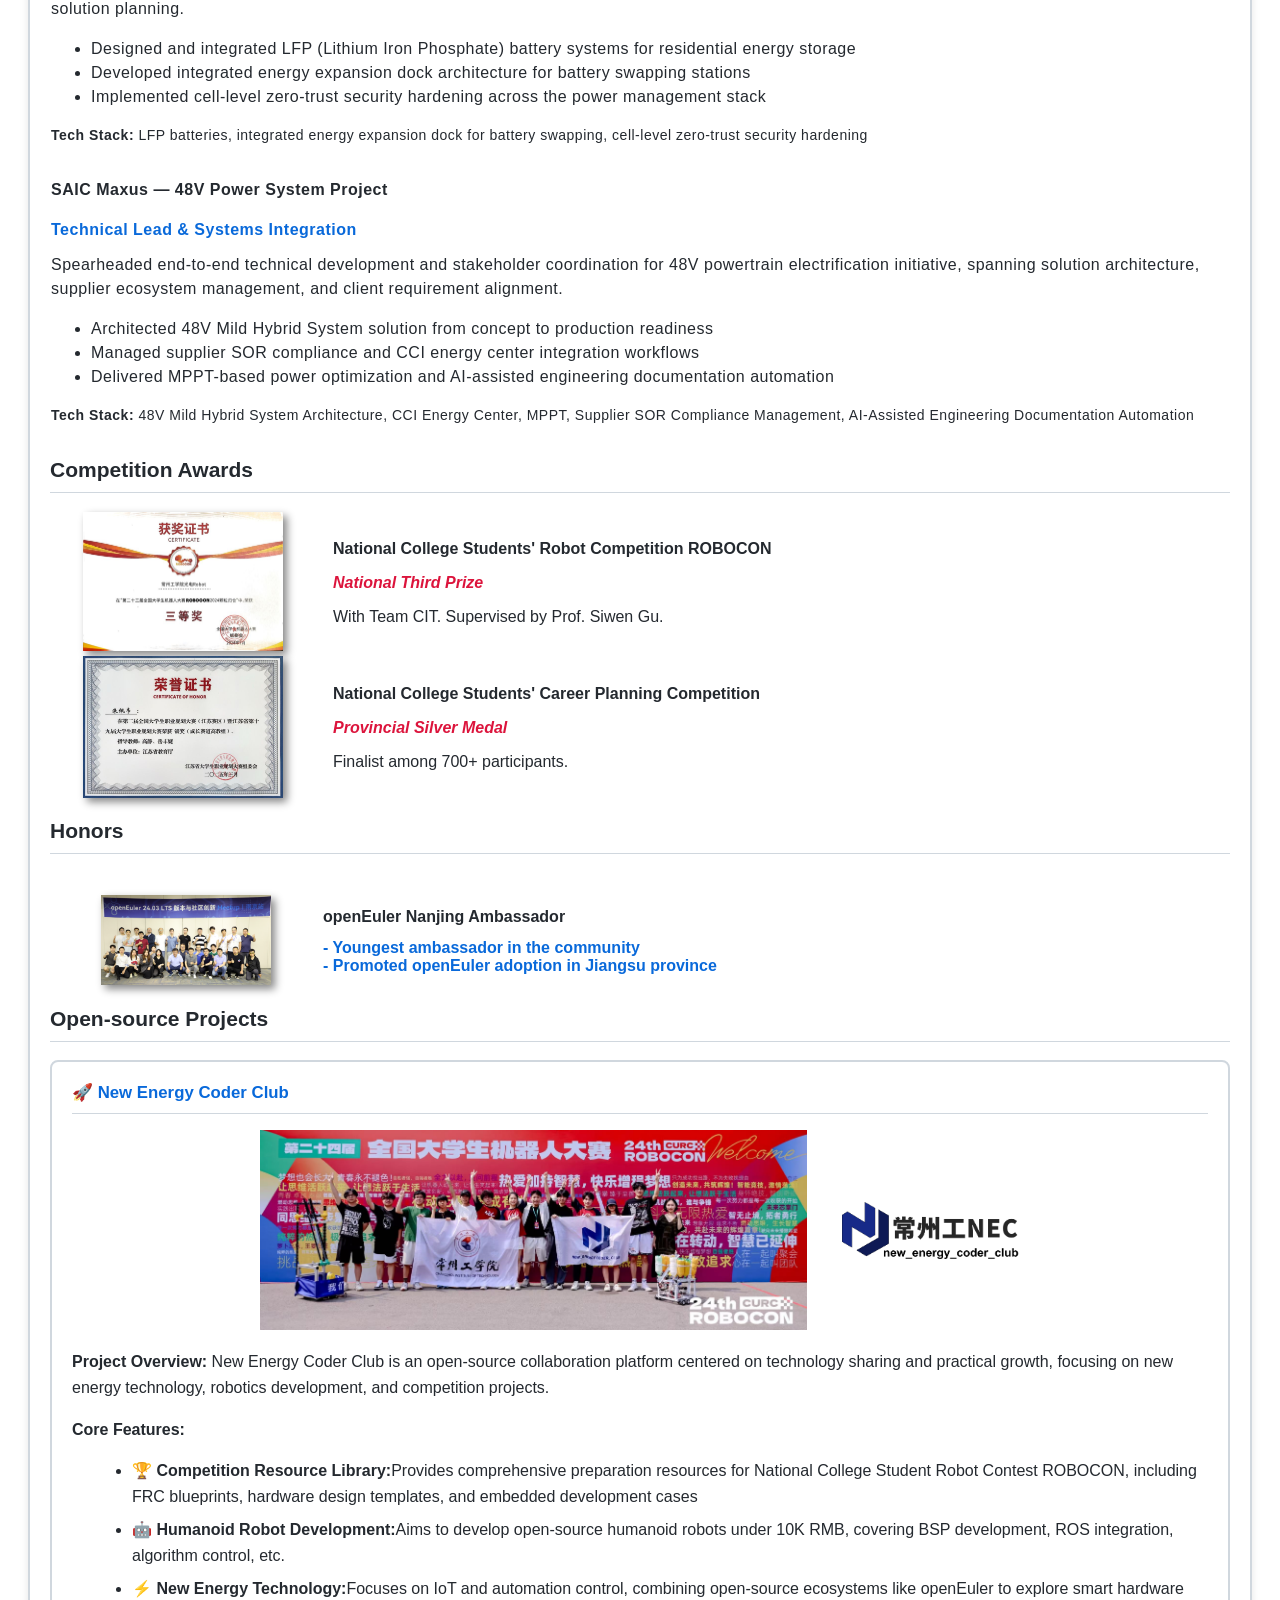
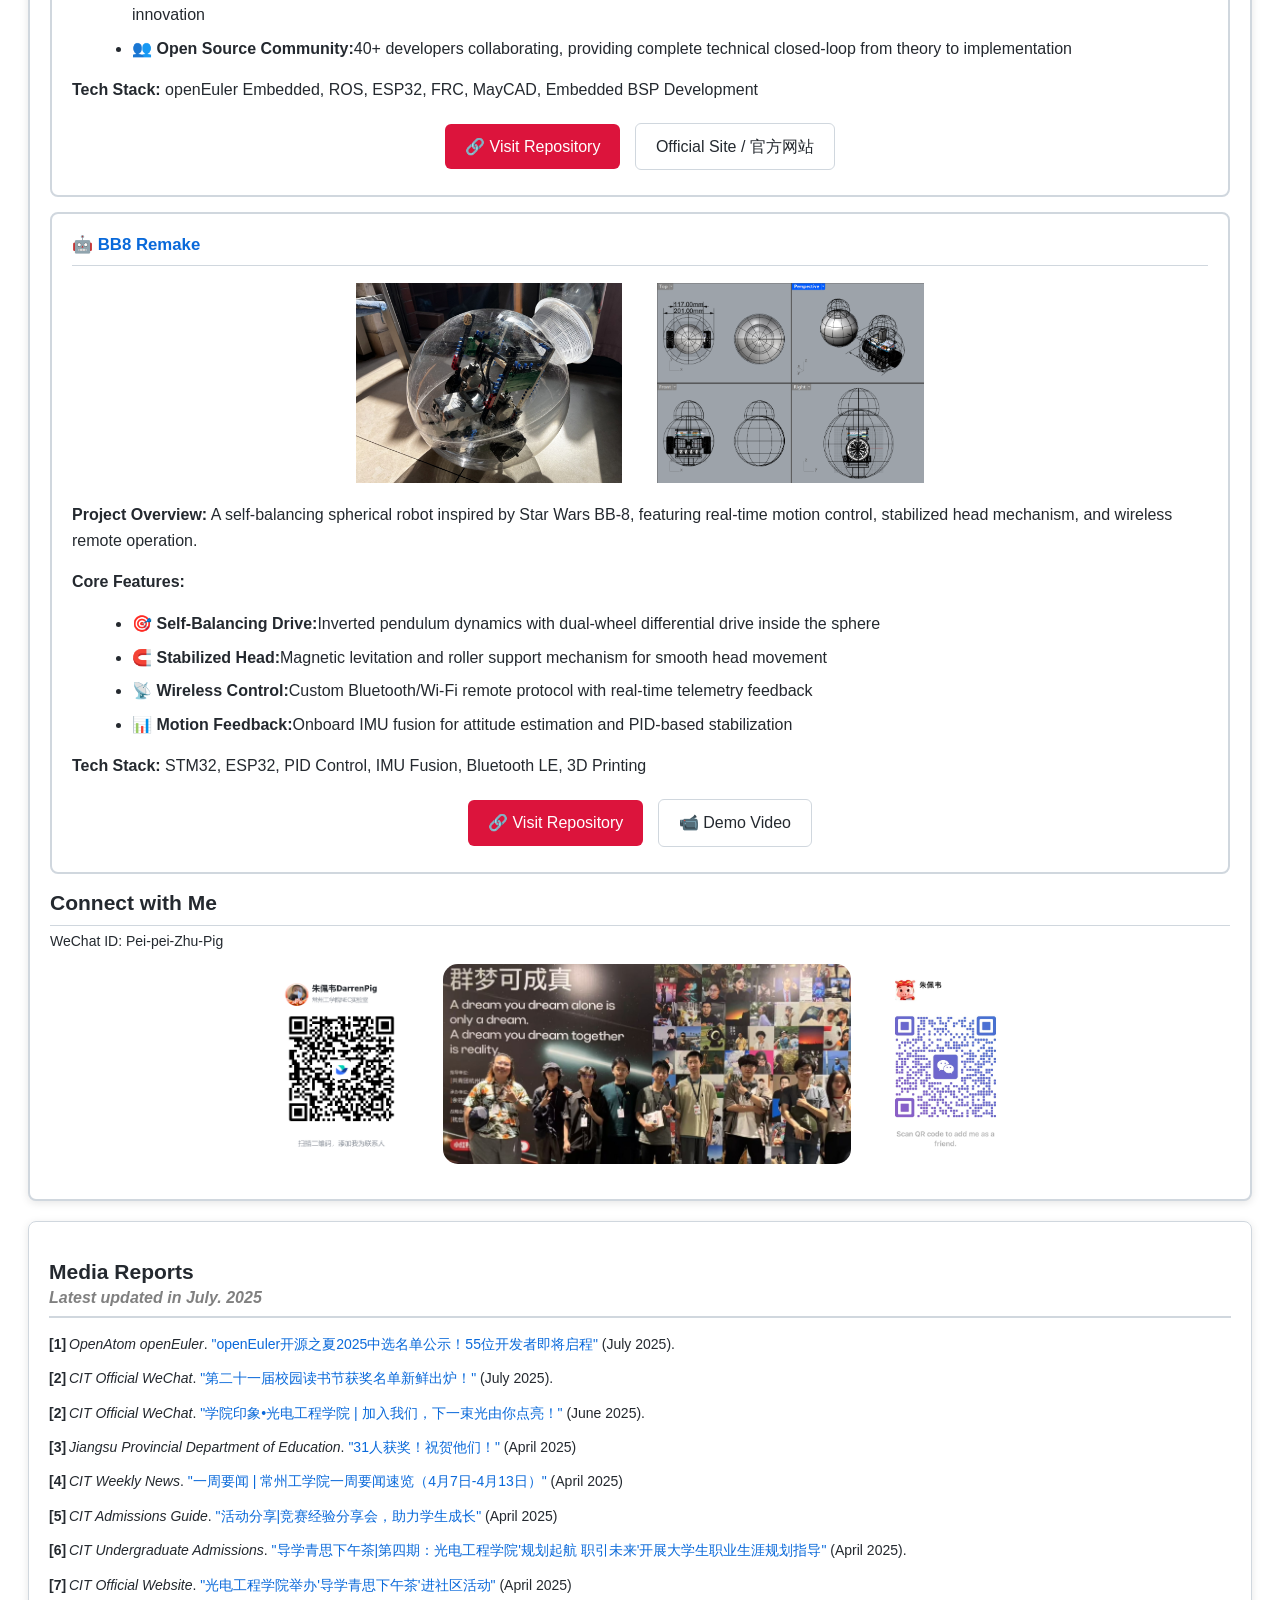
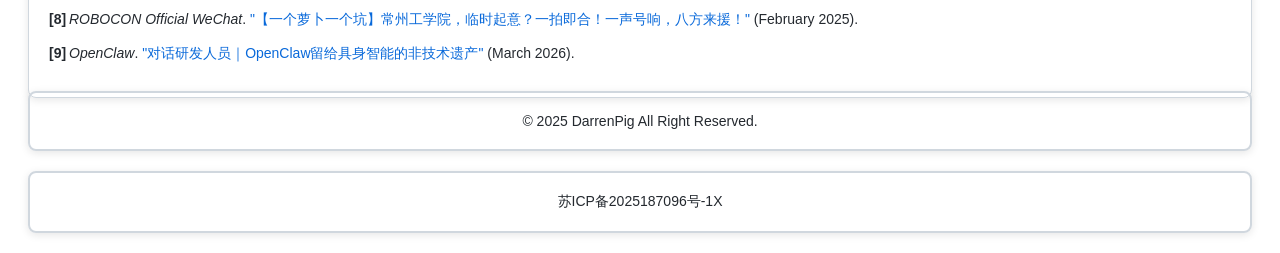
==== commit 0e28ee90: "feat: publish V2 homepage at /v2/" ====
--- a/index.html
+++ b/index.html
@@ -112,6 +112,32 @@
         .theme-toggle:hover {
             background-color: var(--border-color);
         }
+
+        /* V2.0 独立版本入口 */
+        .v2-launch {
+            display: inline-flex;
+            align-items: center;
+            gap: 10px;
+            margin: 0 0 18px 0;
+            padding: 9px 14px;
+            background: #c6ff4a;
+            color: #101507 !important;
+            border: 1px solid #a6dd33;
+            border-radius: 4px;
+            box-shadow: 5px 5px 0 rgba(16, 21, 7, 0.16);
+            font-family: var(--font-monospace);
+            font-size: 12px;
+            font-weight: 800;
+            letter-spacing: 0.04em;
+            text-decoration: none !important;
+            transition: transform 0.2s ease, box-shadow 0.2s ease;
+        }
+        .v2-launch span { font-size: 10px; opacity: 0.72; }
+        .v2-launch:hover { transform: translate(-1px, -1px); box-shadow: 7px 7px 0 rgba(16, 21, 7, 0.2); }
+        @media (max-width: 500px) {
+            .v2-launch { padding: 8px 11px; font-size: 11px; }
+            .v2-launch span { font-size: 9px; }
+        }
         
         /* ========== Logo和图片样式 ========== */
         /* Logo容器布局 */
@@ -306,6 +332,7 @@
                     
                     <!-- 页面标题和Logo -->
                     <div id="toptitle">
+                        <a class="v2-launch" href="./v2/" aria-label="Open DarrenPig homepage V2.0">V2.0 <span>NEW EXPERIENCE ↗</span></a>
                         <h1>DarrenPig ( 常州工 朱佩韦 )</h1>
                         <!-- 机构Logo容器 -->
                         <div class="logo-container">
@@ -828,8 +855,8 @@
         <img src="files/FeiShu.png" alt="FeiShu QR Code" style="height: 200px; width: auto; border-radius: 15px;">
         <!-- AdventureX二维码 -->
         <img src="files/AdventureX.jpg" alt="AdventureX QR Code" style="height: 200px; width: auto; border-radius: 15px;">
-        <!-- 新增图片 -->
-        <img src="files/connect-extra.jpg" alt="Connect Extra" style="height: 200px; width: auto; border-radius: 15px;">
+        <!-- 微信二维码 -->
+        <img src="files/connect-extra.jpg" alt="WeChat QR Code" style="height: 200px; width: auto; border-radius: 15px;">
     </div>
 </div>
 
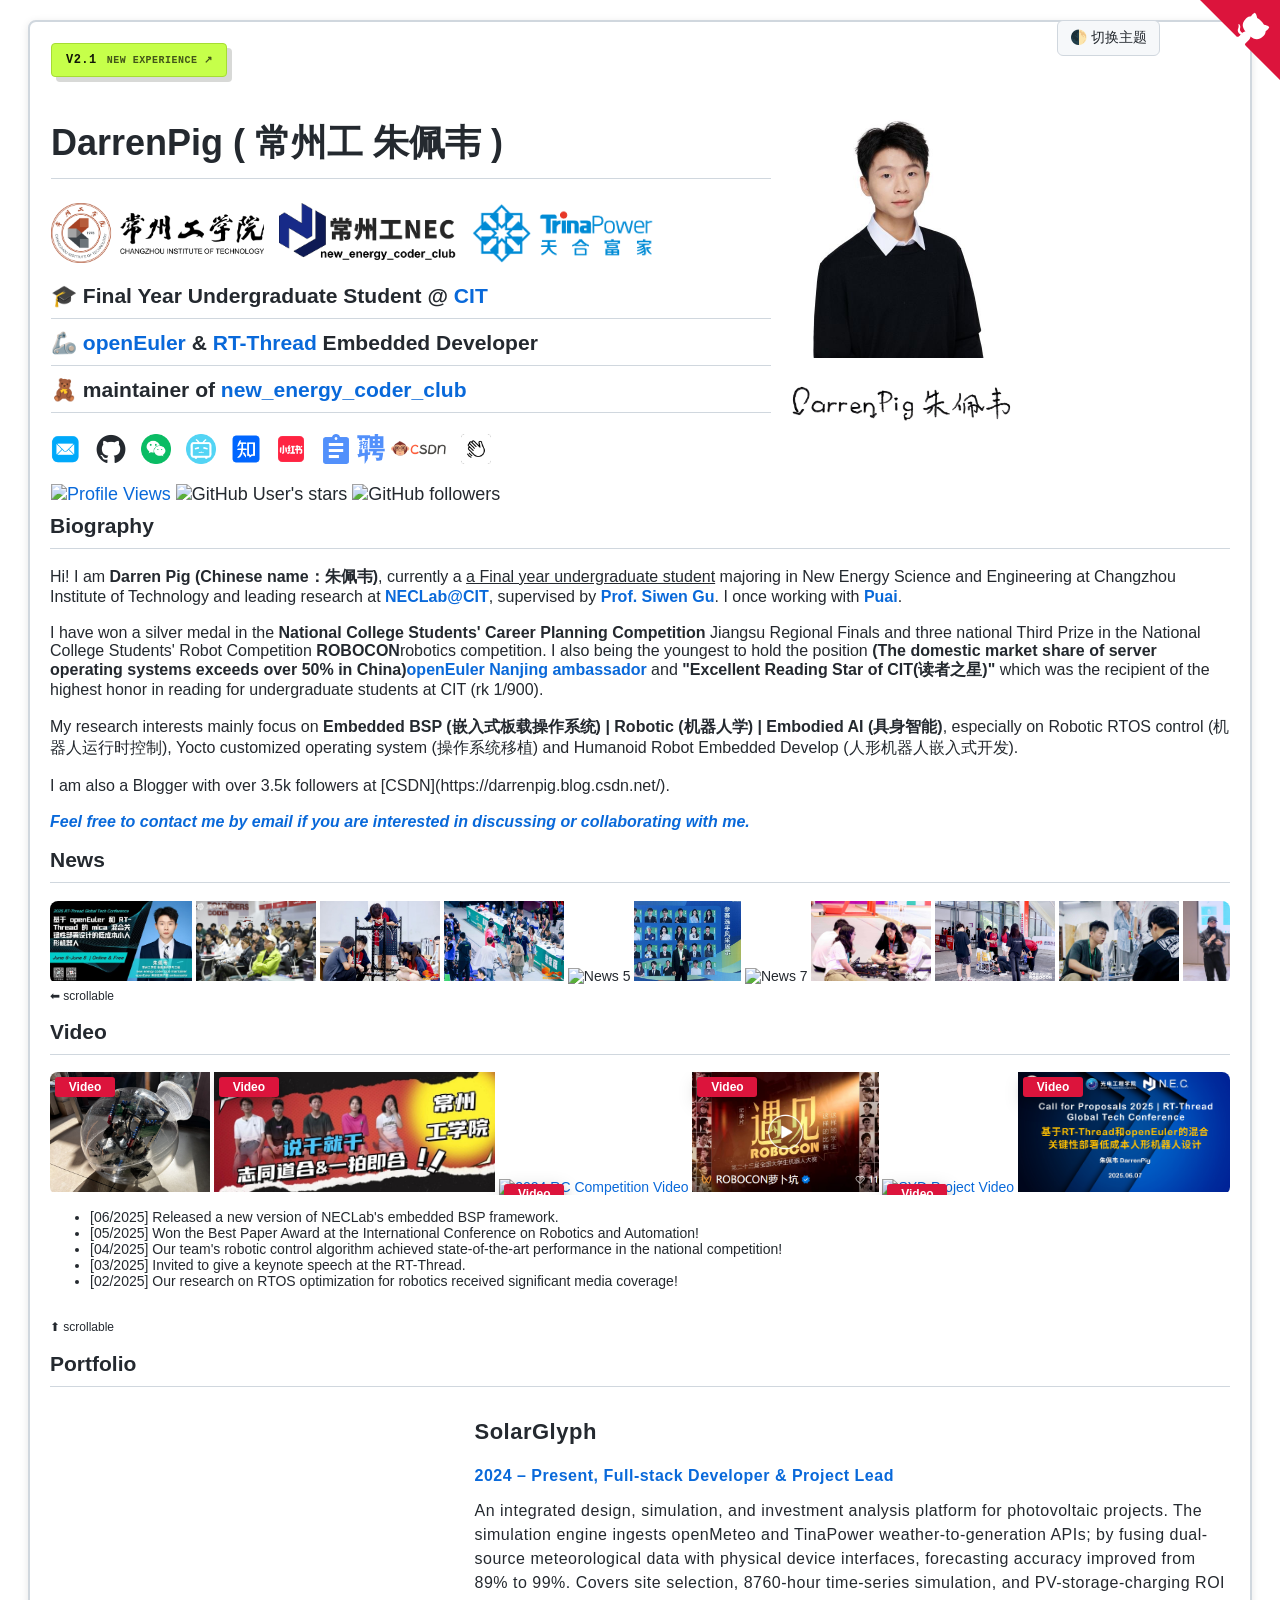
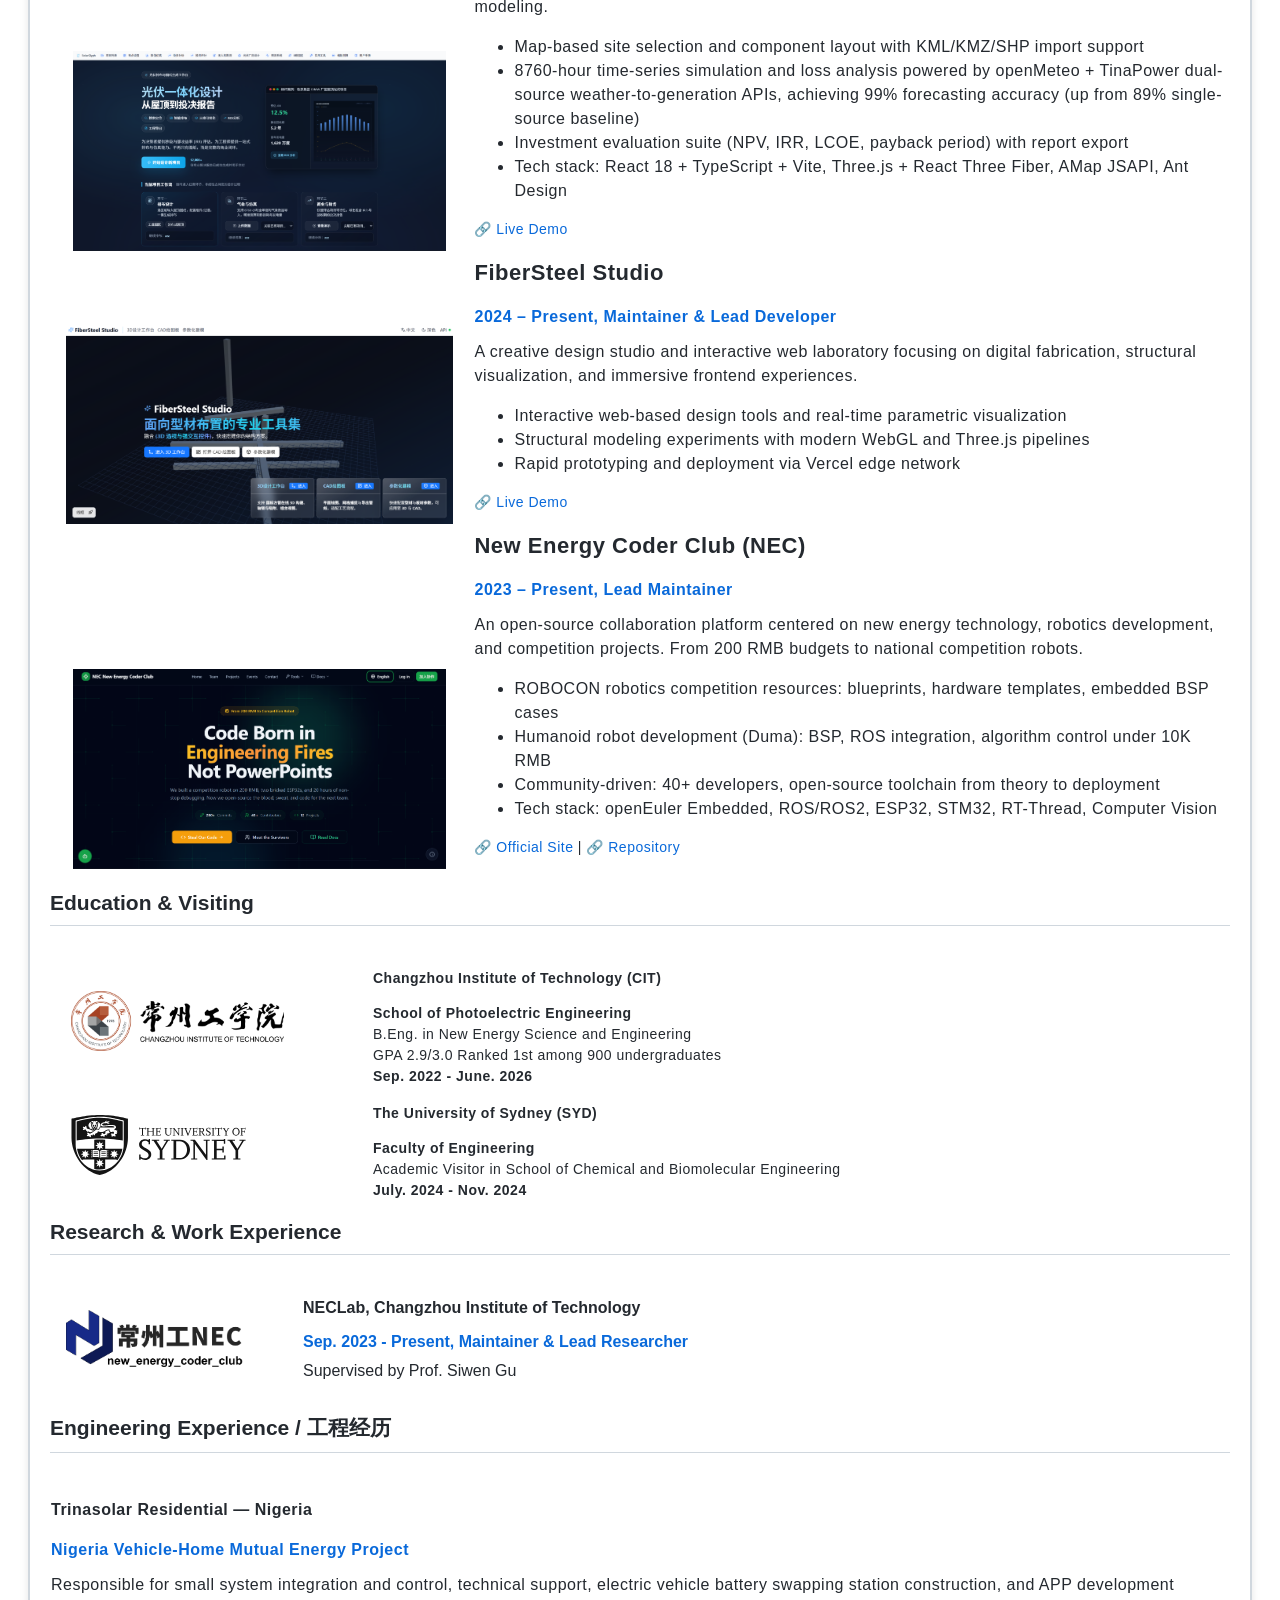
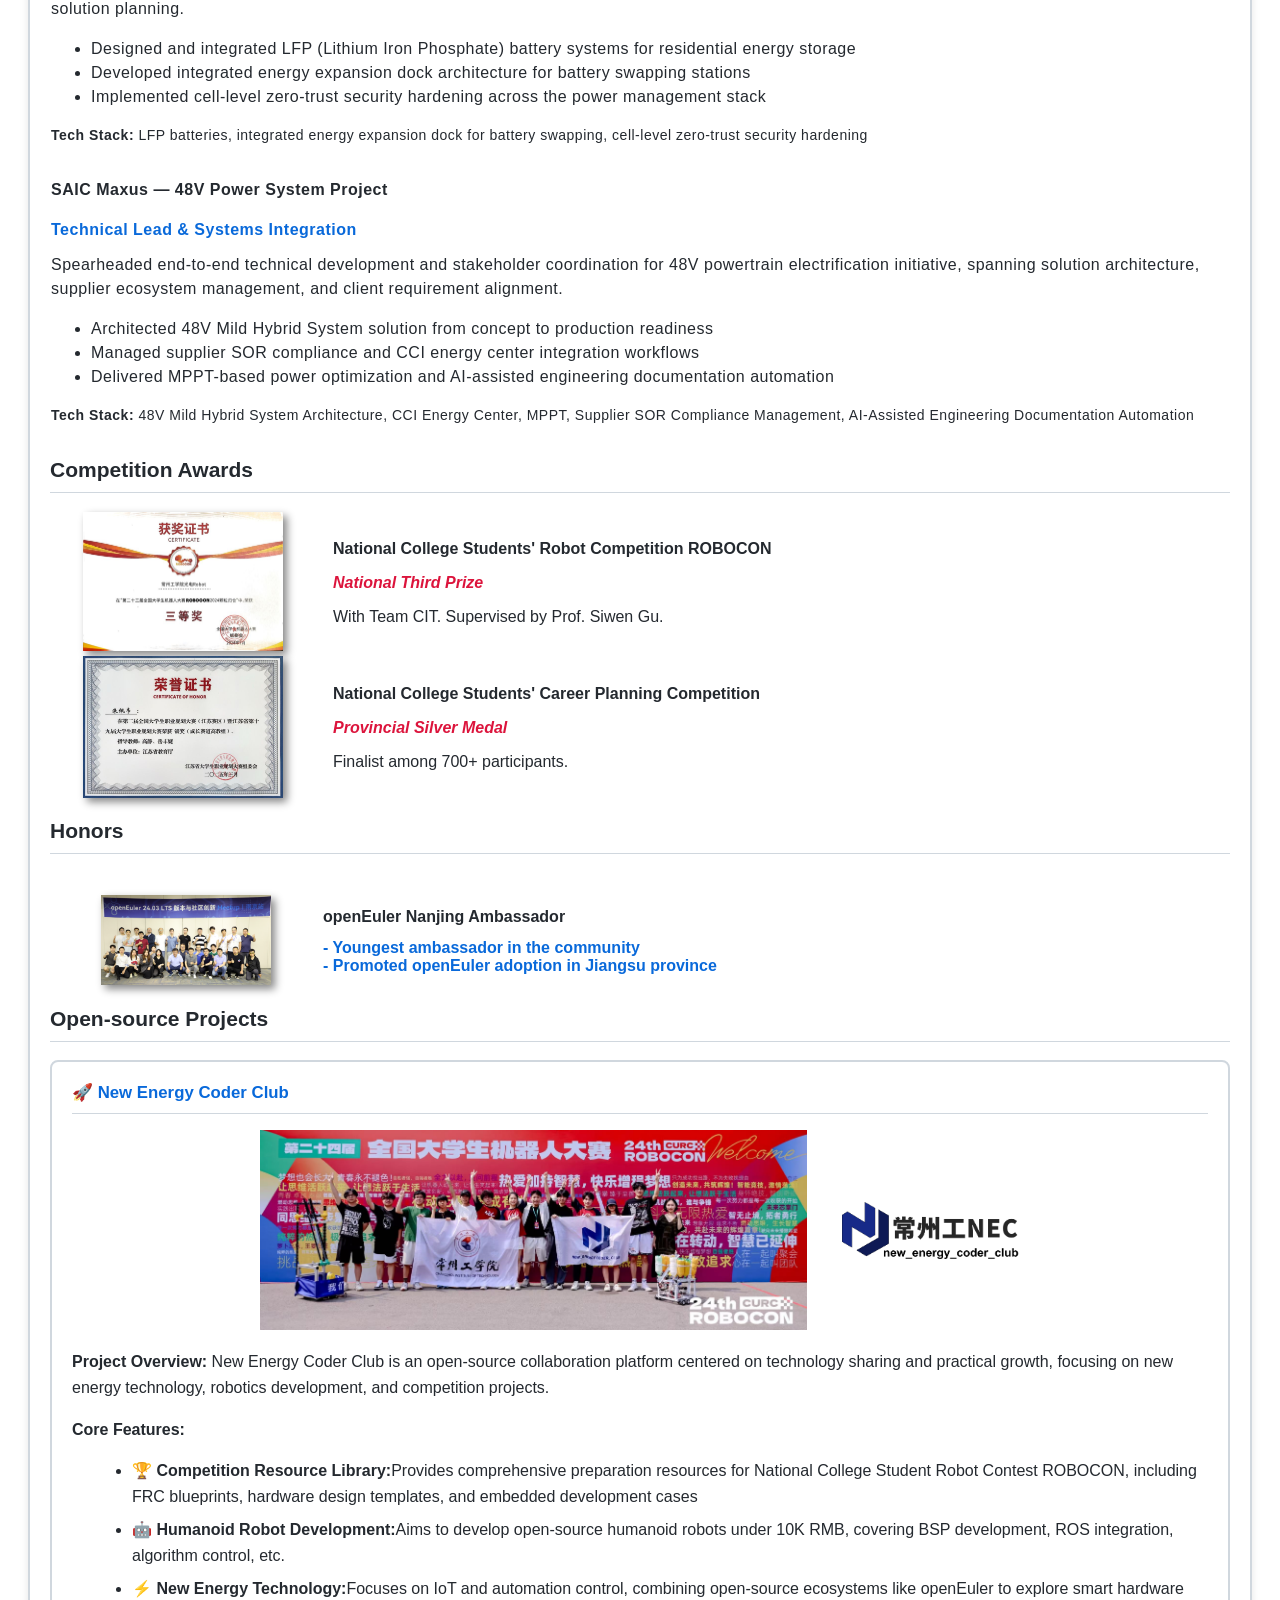
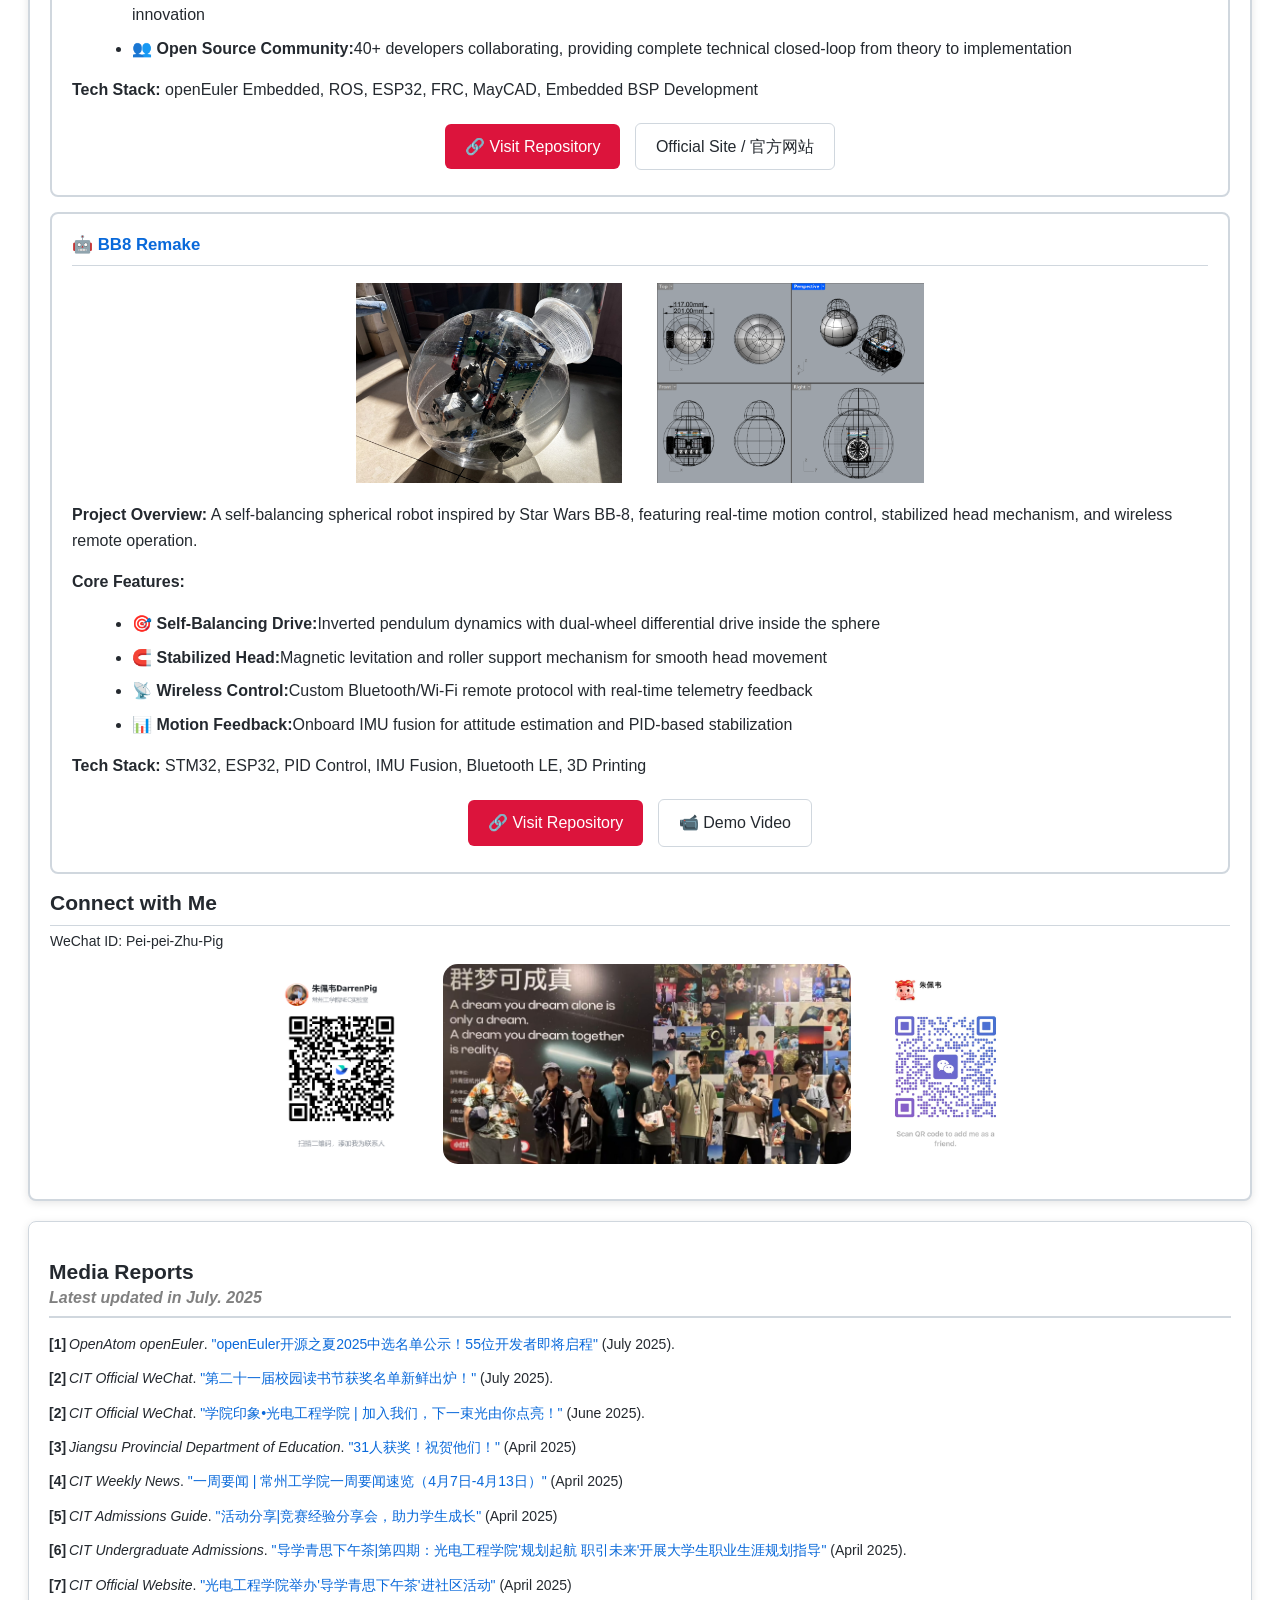
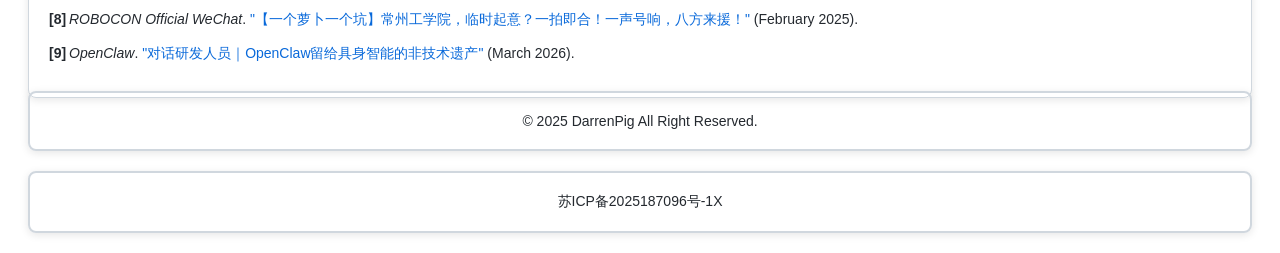
==== commit 48b242ae: "feat: add GSAP motion and embed compatibility" ====
--- a/index.html
+++ b/index.html
@@ -332,7 +332,7 @@
                     
                     <!-- 页面标题和Logo -->
                     <div id="toptitle">
-                        <a class="v2-launch" href="./v2/" aria-label="Open DarrenPig homepage V2.0">V2.0 <span>NEW EXPERIENCE ↗</span></a>
+                        <a class="v2-launch" href="./v2/" aria-label="Open DarrenPig homepage V2.1">V2.1 <span>NEW EXPERIENCE ↗</span></a>
                         <h1>DarrenPig ( 常州工 朱佩韦 )</h1>
                         <!-- 机构Logo容器 -->
                         <div class="logo-container">
